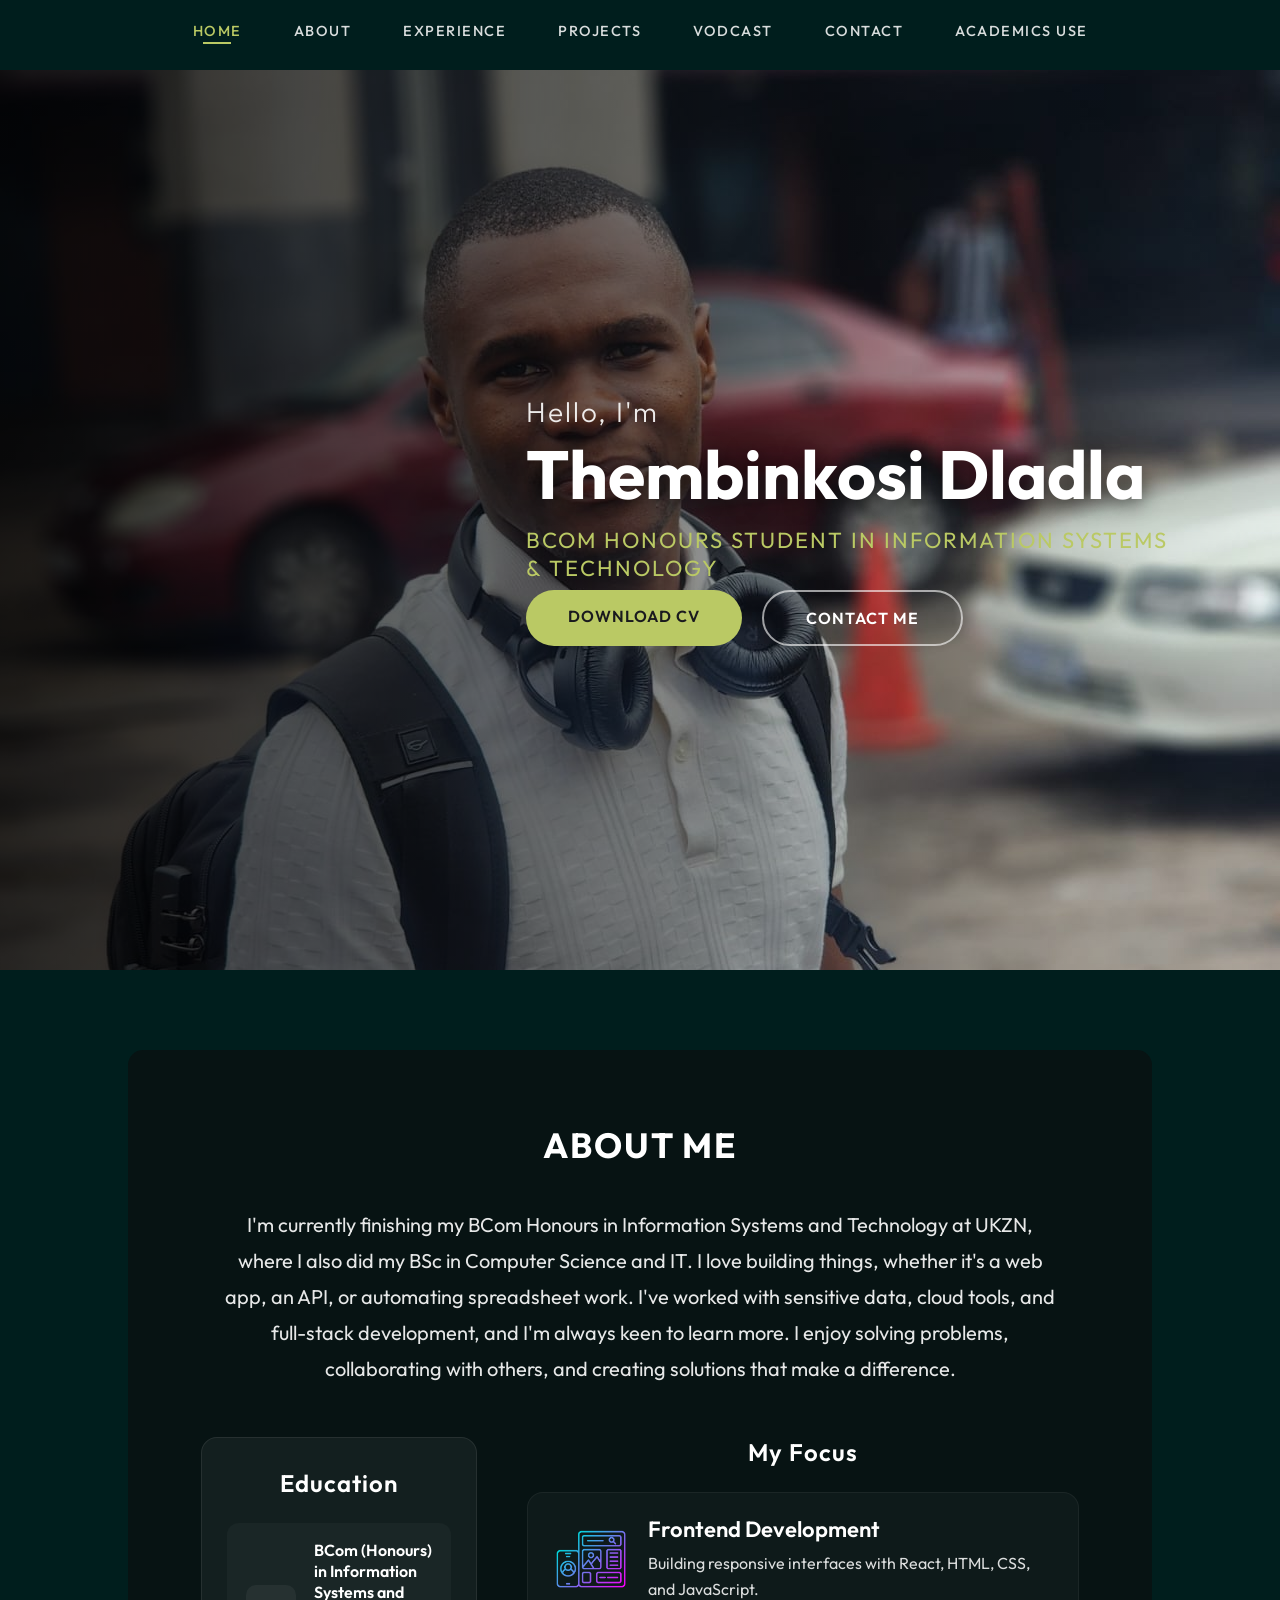
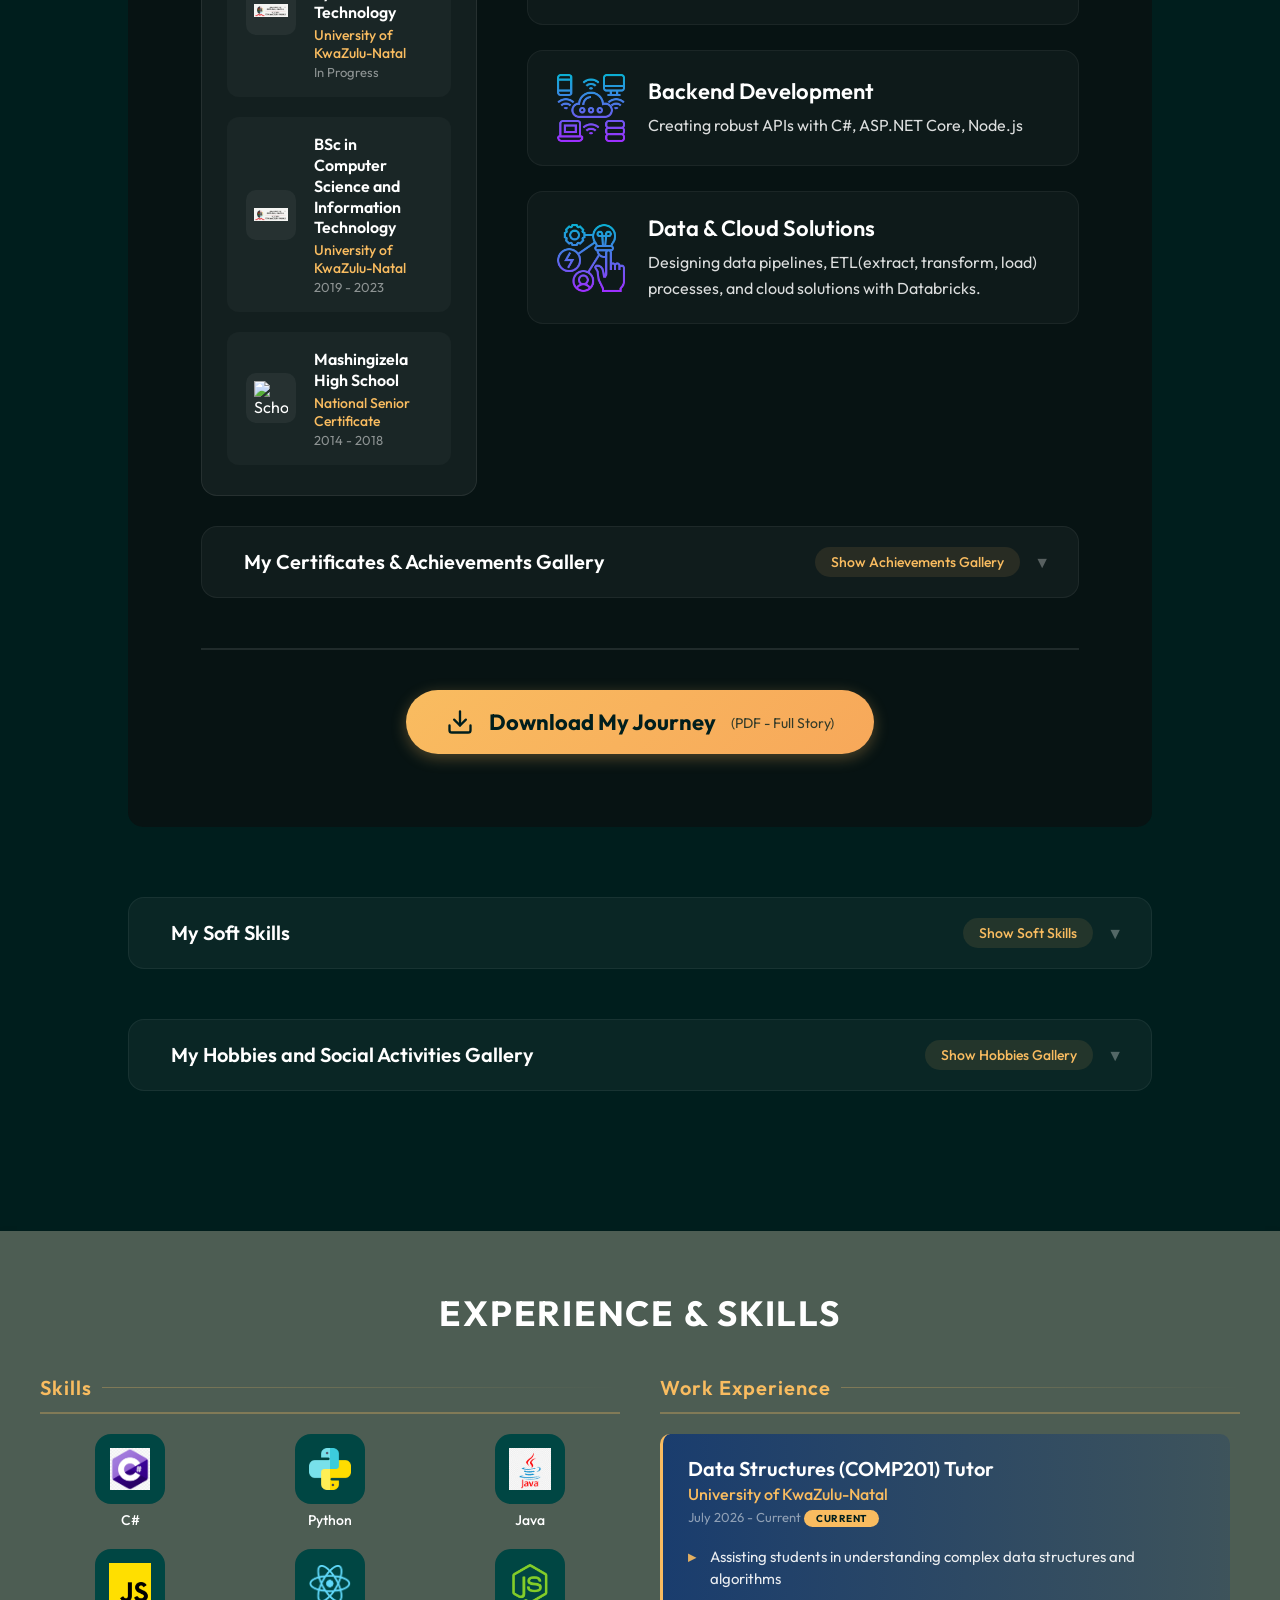
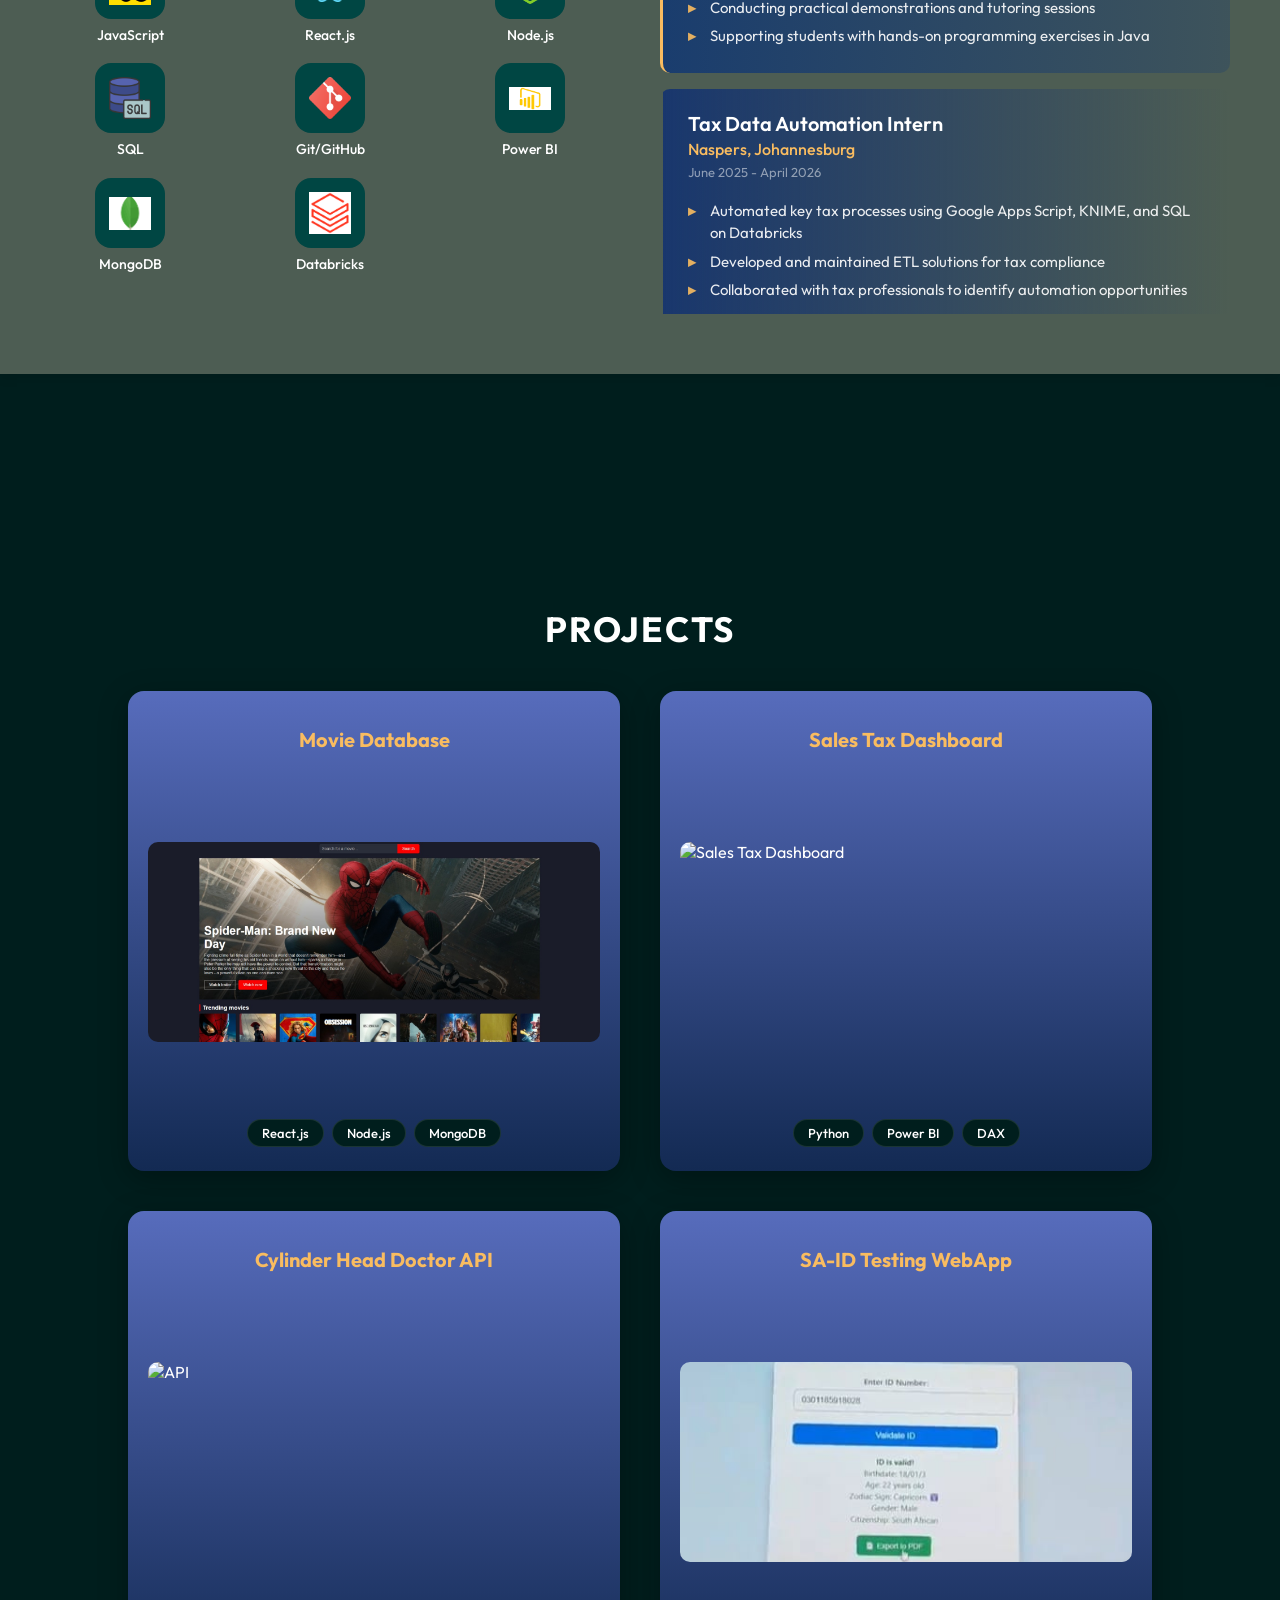
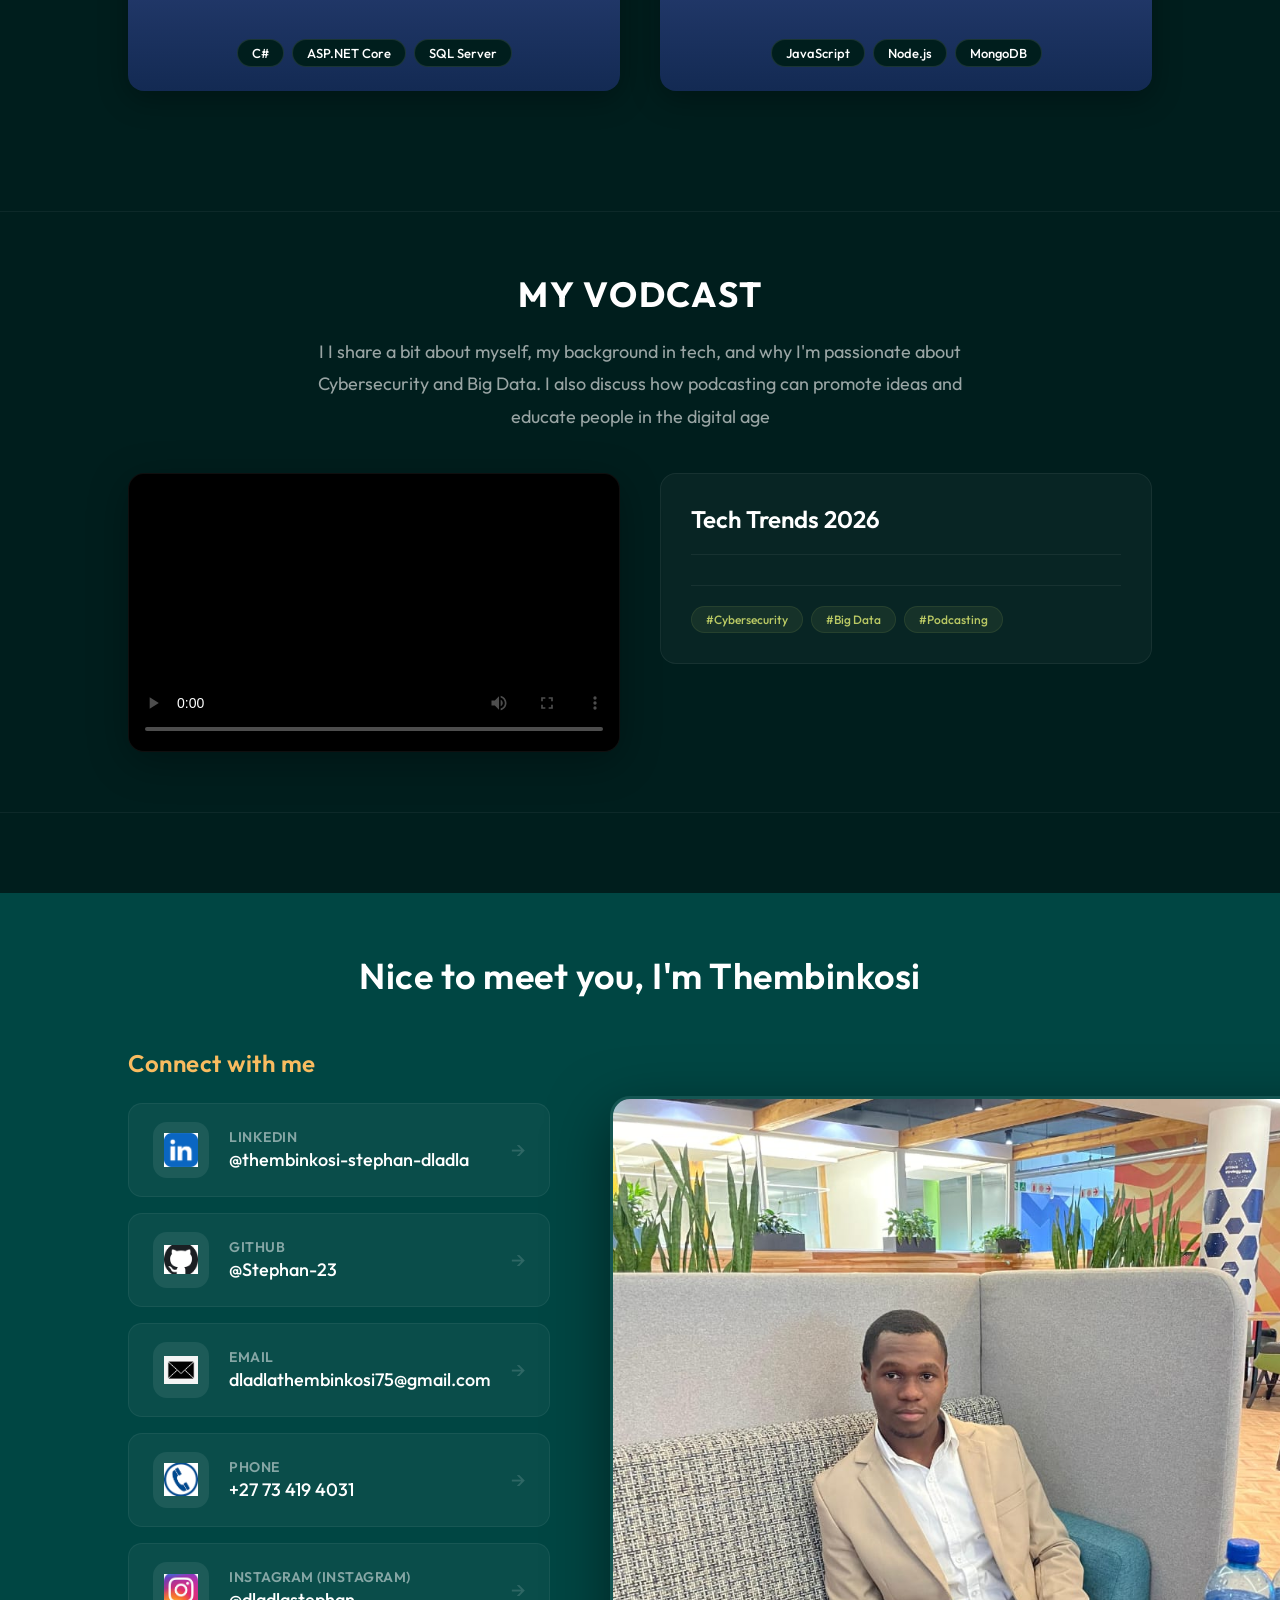
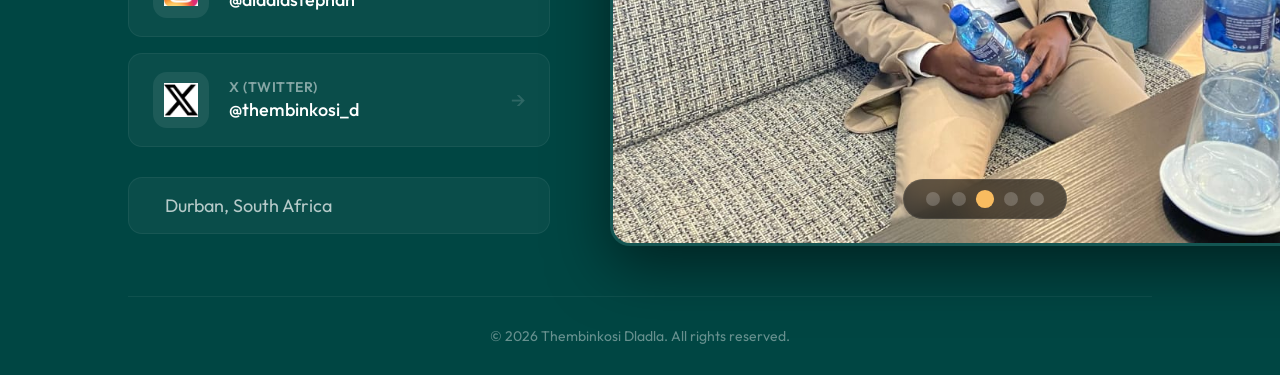
==== index.html @ 74cf8131 "update: update the vodcast page" ====
<!DOCTYPE html>
<html lang="en">
<head>
    <meta charset="UTF-8">
    <meta name="viewport" content="width=device-width, initial-scale=1.0">
    <title>Thembinkosi Dladla - Portfolio</title>
    <link rel="icon" type="image/png" href="/assets/icons/favicon.ico">
    <!-- Google Fonts -->
    <link href="https://fonts.googleapis.com/css2?family=Outfit:wght@300;400;500;600;700;800;900&family=Nunito+Sans:wght@200;300;400;700&display=swap" rel="stylesheet">
    <!-- Main CSS -->
    <link rel="stylesheet" href="css/style.css">
    <link rel="stylesheet" href="css/navbar.css">
    <link rel="stylesheet" href="css/hero.css">
    <link rel="stylesheet" href="css/about.css">
    <link rel="stylesheet" href="css/experience.css">
    <link rel="stylesheet" href="css/projects.css">
    <link rel="stylesheet" href="css/contact.css">
    <link rel="stylesheet" href="css/toggle.css">
    <link rel="stylesheet" href="css/vodcast.css">
</head>
<body>

<!-- ===== NAVBAR ===== -->
<nav class="site-navbar" id="pb-navbar">
    <div class="container">
        <!-- Mobile Menu Toggle Button -->
        <button class="navbar-toggler" id="navToggle" aria-label="Toggle navigation">
            <span class="navbar-toggler-icon" id="menuIcon"></span>
        </button>
        
        <div class="collapse navbar-collapse" id="navbarsExample09">
            <ul class="navbar-nav" id="navMenu">
                <li class="nav-item"><a class="nav-link active" href="#home">Home</a></li>
                <li class="nav-item"><a class="nav-link" href="#about">About</a></li>
                <li class="nav-item"><a class="nav-link" href="#experience">Experience</a></li>
                <li class="nav-item"><a class="nav-link" href="#projects">Projects</a></li>
                <li class="nav-item"><a class="nav-link" href="#vodcast">Vodcast</a></li>
                <li class="nav-item"><a class="nav-link" href="#contact">Contact</a></li>
                <li class="nav-item"><a class="nav-link" href="hidden_pages/login.html">Academics Use</a></li>
                
            </ul>
        </div>
    </div>
</nav>

<!-- ===== HERO SECTION ===== -->  <!-- ===== HERO SECTION ===== -->
<!-- ===== HERO SECTION ===== -->
<section class="site-hero" id="home">
    <!-- Full Background Image -->
    <div class="hero-bg"></div>
    <div class="hero-overlay"></div>
    <div class="container">
        <div class="row intro-text align-items-center justify-content-center">
            <div class="col-md-10 text-center pt-5">
                <p class="hero-greeting">Hello, I'm</p>
                <h1 class="site-heading">
                    <strong>Thembinkosi Dladla</strong>
                </h1>
                <p class="hero-role">BCom Honours Student in Information Systems & Technology</p>
                
            <div class="hero-actions mt-4">
                <a href="/assets/Thembinkosi_Dladla_Resume.pdf" download class="btn btn-primary">
                    Download CV
                </a>
                <a href="#contact" class="btn btn-secondary">
                    Contact Me
                </a>
            </div>
        </div>
    </div>
</div></section>

<!-- ===== ABOUT SECTION ===== -->
<section class="about-container" id="about">
    <h2 class="section-title">About Me</h2>
    
    <div class="about-summary">
        <p class="about-bio">
            I'm currently finishing my BCom Honours in Information Systems and Technology at UKZN, where I also did my BSc in Computer Science and IT. I love building things, whether it's a web app, an API, or automating spreadsheet work. I've worked with sensitive data, cloud tools, and full-stack development, and I'm always keen to learn more. I enjoy solving problems, collaborating with others, and creating solutions that make a difference.
    </div>

    <div class="about-grid">
        <!-- LEFT COLUMN: Education -->
        <div class="about-left">
            <h3 class="education-title"> Education</h3>
            <div class="education-list">
                <div class="education-item">
                    <div class="edu-logo">
                        <img src="assets/images/about/ukzn.jpeg" alt="UKZN Logo">
                    </div>
                    <div class="edu-info">
                        <h4>BCom (Honours) in Information Systems and Technology</h4>
                        <p class="edu-institution">University of KwaZulu-Natal</p>
                        <p class="edu-date">In Progress</p>
                    </div>
                </div>
                <div class="education-item">
                    <div class="edu-logo">
                        <img src="assets/images/about/ukzn.jpeg" alt="UKZN Logo">
                    </div>
                    <div class="edu-info">
                        <h4>BSc in Computer Science and Information Technology</h4>
                        <p class="edu-institution">University of KwaZulu-Natal</p>
                        <p class="edu-date">2019 - 2023</p>
                    </div>
                </div>
                <div class="education-item">
                    <div class="edu-logo">
                        <img src="assets/images/about/school-logo.png" alt="School Logo">
                    </div>
                    <div class="edu-info">
                        <h4>Mashingizela High School</h4>
                        <p class="edu-institution">National Senior Certificate</p>
                        <p class="edu-date">2014 - 2018</p>
                    </div>
                </div>
            </div>
        </div>

        <!-- RIGHT COLUMN: Skills Cards -->
        <div class="about-right">
            <ul class="about-items">
                <h3 class="Focus-title">My Focus</h3>
                <li class="about-item">
                    <img src="assets/images/about/front.png" alt="Frontend" class="about-icon">
                    <div class="about-text">
                        <h3>Frontend Development</h3>
                        <p>Building responsive interfaces with React, HTML, CSS, and JavaScript.</p>
                    </div>
                </li>
                <li class="about-item">
                    <img src="assets/images/about/back.png" alt="Backend" class="about-icon">
                    <div class="about-text">
                        <h3>Backend Development</h3>
                        <p>Creating robust APIs with C#, ASP.NET Core, Node.js</p>
                    </div>
                </li>
                <li class="about-item">
                    <img src="assets/images/about/other.png" alt="Other" class="about-icon">
                    <div class="about-text">
                        <h3>Data & Cloud Solutions</h3>
                        <p>Designing data pipelines, ETL(extract, transform, load) processes, and cloud solutions with Databricks.</p>
                    </div>
                </li>
            </ul>
        </div>
    </div>
    
        <!-- CERTIFICATES SECTION -->
    <div class="toggle-card">
        <div class="toggle-card-header" onclick="toggleSection('certificatesContent', this)">
            <div class="toggle-card-left">
                <span class="toggle-icon"></span>
                <h3>My Certificates & Achievements Gallery</h3>
            </div>
            <div class="toggle-card-right">
                <span class="toggle-status">Show Achievements Gallery</span>
                <span class="toggle-arrow">▼</span>
            </div>
        </div>
        <div class="toggle-card-content" id="certificatesContent">
            <div class="gallery-grid">
                <div class="gallery-item">
                    <img src="assets/images/certificates/cert-1.jpeg" alt="Certificate 1">
                    <div class="gallery-caption"> Google Cybersecurity</div>
                </div>
                <div class="gallery-item">
                    <img src="assets/images/certificates/cert-2.jpeg" alt="Certificate 2">
                    <div class="gallery-caption">Python for Data Science</div>
                </div>
                <div class="gallery-item">
                    <img src="assets/images/certificates/cert-3.jpeg" alt="Certificate 3">
                    <div class="gallery-caption"> Artificial Intelligence</div>
                </div>
                <div class="gallery-item">
                    <img src="assets/images/certificates/cert-4.jpeg" alt="Certificate 4">
                    <div class="gallery-caption"> Software Engineering</div>
                </div>
                <div class="gallery-item">
                    <img src="assets/images/certificates/cert-5.jpeg" alt="Certificate 5">
                    <div class="gallery-caption"> Cloud Computing</div>
                </div>
                <div class="gallery-item">
                    <img src="assets/images/certificates/cert-6.jpeg" alt="Certificate 6">
                    <div class="gallery-caption">WeThinkCode_ GenAI Course for Software Engineers</div>
                </div>
                <div class="gallery-item">
                    <img src="assets/images/certificates/cert-8.jpeg" alt="Certificate 7">
                    <div class="gallery-caption">Basics for Beginners: Learn C# Fundamentals by Coding</div>
                </div>
                <div class="gallery-item">
                    <img src="assets/images/certificates/cert-7.jpeg" alt="Certificate 8">
                    <div class="gallery-caption">C# Intermediate: Classes, Interfaces and OOP</div>
                </div>
                <div class="gallery-item">
                    <img src="assets/images/certificates/cert-9.jpeg" alt="Certificate 9">
                    <div class="gallery-caption">Networks and Network Security</div>
                </div>
                <div class="gallery-item">
                    <img src="assets/images/certificates/cert-10.jpeg" alt="Certificate 10">
                    <div class="gallery-caption">GIT and GITHUB</div>
                </div>

            </div>
        </div>
    </div>



    <div class="about-download">
        <a href="/assets/Thembinkosi_Dladla_Journey.pdf" download="Thembinkosi_Dladla_Journey.pdf" class="btn-journey">
            <svg class="btn-icon" xmlns="http://www.w3.org/2000/svg" viewBox="0 0 24 24" fill="none" stroke="currentColor" stroke-width="2" stroke-linecap="round" stroke-linejoin="round">
                <path d="M21 15v4a2 2 0 0 1-2 2H5a2 2 0 0 1-2-2v-4"/>
                <polyline points="7 10 12 15 17 10"/>
                <line x1="12" y1="15" x2="12" y2="3"/>
            </svg>
            Download My Journey
            <span class="btn-subtext">(PDF - Full Story)</span>
        </a>
    </div>
</section>


<!-- ===== HOBBIES SECTION ===== -->
<!-- ===== TOGGLE SECTIONS ===== -->
<section class="toggle-sections-wrapper" id="extras">
    
    <!-- Soft Skills -->
    <div class="toggle-card">
        <div class="toggle-card-header" onclick="toggleSection('softSkillsContent', this)">
            <div class="toggle-card-left">
                <span class="toggle-icon"></span>
                <h3>My Soft Skills</h3>
            </div>
            <div class="toggle-card-right">
                <span class="toggle-status">Show Soft Skills</span>
                <span class="toggle-arrow">▼</span>
            </div>
        </div>
        <div class="toggle-card-content" id="softSkillsContent">
            <div class="soft-skills-grid">
                <!-- Adaptability -->
                <div class="soft-skill-card">
                    <div class="soft-skill-icon"></div>
                    <h4>Adaptability</h4>
                    <blockquote>
                        "I love how fast things move in software development, there's always something new to learn. I'm comfortable picking up new tools and frameworks as I go, and I don't mind when things change mid-project. I just roll with it and figure things out."
                    </blockquote>
                    <div class="soft-skill-author">— Thembinkosi Dladla</div>
                </div>

                <!-- Problem Solving -->
                <div class="soft-skill-card">
                    <div class="soft-skill-icon"></div>
                    <h4>Problem Solving</h4>
                    <blockquote>
                        "I actually enjoy hard problems they make me think. When something breaks or isn't working right, I take a step back, figure out what's really going on, and try a few different approaches until I find one that works. This has saved me more than once when deadlines were tight."
                    </blockquote>
                    <div class="soft-skill-author">— Thembinkosi Dladla</div>
                </div>

                <!-- Teamwork -->
                <div class="soft-skill-card">
                    <div class="soft-skill-icon"></div>
                    <h4>Teamwork</h4>
                    <blockquote>
                        "I work best when I'm part of a team. I like hearing other people's ideas, and I'm not shy about sharing mine either. I've always found that being open and supportive makes the whole team better, and I've built some great working relationships over the years."
                    </blockquote>
                    <div class="soft-skill-author">— Thembinkosi Dladla</div>
                </div>

                <!-- Communication -->
                <div class="soft-skill-card">
                    <div class="soft-skill-icon"></div>
                    <h4>Communication</h4>
                    <blockquote>
                        "I make sure we're all on the same page. It saves so much time and avoids a lot of headaches. I try to explain things clearly, and I always ask questions if I'm not sure about something. I think good communication is key to any successful project."
                    </blockquote>
                    <div class="soft-skill-author">— Thembinkosi Dladla</div>
                </div>
            </div>
        </div>
    </div>

    <!-- Hobbies Gallery -->
    <div class="toggle-card">
        <div class="toggle-card-header" onclick="toggleSection('hobbiesContent', this)">
            <div class="toggle-card-left">
                <span class="toggle-icon"></span>
                <h3>My Hobbies and Social Activities Gallery</h3>
            </div>
            <div class="toggle-card-right">
                <span class="toggle-status">Show Hobbies Gallery</span>
                <span class="toggle-arrow">▼</span>
            </div>
        </div>
        <div class="toggle-card-content" id="hobbiesContent">
            <div class="gallery-grid">
                <div class="gallery-item">
                    <img src="assets/images/hobbies/running.jpeg" alt="Running">
                    <div class="gallery-caption"> Running</div>
                </div>
                <div class="gallery-item">
                    <img src="assets/images/hobbies/music.jpeg" alt="Music">
                    <div class="gallery-caption"> Music</div>
                </div>
                <div class="gallery-item">
                    <img src="assets/images/hobbies/reading.jpeg" alt="Reading">
                    <div class="gallery-caption">Reading</div>
                </div>
                <div class="gallery-item">
                    <img src="assets/images/hobbies/tech.jpeg" alt="Tech Events">
                    <div class="gallery-caption">Tech Events</div>
                </div>
                <div class="gallery-item">
                    <img src="assets/images/hobbies/travel.jpeg" alt="Travel">
                    <div class="gallery-caption">Hiking</div>
                </div>
                <div class="gallery-item">
                    <img src="assets/images/hobbies/fitness.jpeg" alt="Fitness">
                    <div class="gallery-caption">Fitness</div>
                </div>
            </div>
        </div>
    </div>


</section>


<!-- ===== EXPERIENCE & SKILLS SECTION ===== -->
<section class="experience-container" id="experience">
    <div class="experience-box">
        <h2 class="section-title">Experience & Skills</h2>
        <div class="experience-content">
            
            <div class="skills-column">
                <h3 class="column-label"> Skills</h3>
                <div class="skills-grid">
                    <div class="skill-item">
                        <div class="skill-icon"><img src="assets/images/skills/csharp.png" alt="C#"></div>
                        <p>C#</p>
                    </div>
                    <div class="skill-item">
                        <div class="skill-icon"><img src="assets/images/skills/python.png" alt="Python"></div>
                        <p>Python</p>
                    </div>
                    <div class="skill-item">
                        <div class="skill-icon"><img src="assets/images/skills/java.png" alt="Java"></div>
                        <p>Java</p>
                    </div>
                    <div class="skill-item">
                        <div class="skill-icon"><img src="assets/images/skills/js.png" alt="JavaScript"></div>
                        <p>JavaScript</p>
                    </div>
                    <div class="skill-item">
                        <div class="skill-icon"><img src="assets/images/skills/react.png" alt="React"></div>
                        <p>React.js</p>
                    </div>
                    <div class="skill-item">
                        <div class="skill-icon"><img src="assets/images/skills/node.png" alt="Node.js"></div>
                        <p>Node.js</p>
                    </div>
                    <div class="skill-item">
                        <div class="skill-icon"><img src="assets/images/skills/sql.png" alt="SQL"></div>
                        <p>SQL</p>
                    </div>
                    <div class="skill-item">
                        <div class="skill-icon"><img src="assets/images/skills/git.png" alt="Git"></div>
                        <p>Git/GitHub</p>
                    </div>
                    <div class="skill-item">
                        <div class="skill-icon"><img src="assets/images/skills/powerbi.png" alt="Power BI"></div>
                        <p>Power BI</p>
                    </div>
                    <div class="skill-item">
                        <div class="skill-icon"><img src="assets/images/skills/mongodb.png" alt="MongoDB"></div>
                        <p>MongoDB</p>
                    </div>
                    <div class="skill-item">
                        <div class="skill-icon"><img src="assets/images/skills/databricks.png" alt="Databricks"></div>
                        <p>Databricks</p>
                    </div>
                </div>
            </div>

            <div class="experience-column">
                <h3 class="column-label"> Work Experience</h3>
                <div class="experience-timeline">
                    <div class="experience-item current">
                        <div class="experience-header">
                            <h3>Data Structures (COMP201) Tutor</h3>
                            <span class="company">University of KwaZulu-Natal</span>
                            <span class="date">July 2026 - Current</span>
                            <span class="badge">Current</span>
                        </div>
                        <ul class="experience-details">
                            <li>Assisting students in understanding complex data structures and algorithms</li>
                            <li>Conducting practical demonstrations and tutoring sessions</li>
                            <li>Supporting students with hands-on programming exercises in Java</li>
                        </ul>
                    </div>

                    <div class="experience-item">
                        <div class="experience-header">
                            <h3>Tax Data Automation Intern</h3>
                            <span class="company">Naspers, Johannesburg</span>
                            <span class="date">June 2025 - April 2026</span>
                        </div>
                        <ul class="experience-details">
                            <li>Automated key tax processes using Google Apps Script, KNIME, and SQL on Databricks</li>
                            <li>Developed and maintained ETL solutions for tax compliance</li>
                            <li>Collaborated with tax professionals to identify automation opportunities</li>
                        </ul>
                    </div>

                    <div class="experience-item">
                        <div class="experience-header">
                            <h3>Data Structures (COMP201) Tutor</h3>
                            <span class="company">University of KwaZulu-Natal</span>
                            <span class="date">Aug 2023 - Nov 2023</span>
                        </div>
                        <ul class="experience-details">
                            <li>Helped second-level students master Data Structures concepts</li>
                            <li>Demonstrated programming techniques and problem-solving strategies</li>
                            <li>Provided one-on-one support and guided practical sessions</li>
                        </ul>
                    </div>
                </div>
            </div>

        </div>
    </div>
</section>

<!-- ===== PROJECTS SECTION ===== -->
<section class="projects-container" id="projects">
    <h2 class="section-title">Projects</h2>
    <div class="projects-grid">
        
        <div class="project-card">
            <div class="project-card-inner">
                <div class="project-front">
                    <h3 class="project-title">Movie Database</h3>
                    <img src="assets/images/projects/movie-project.jpeg" alt="Movie Database" class="project-image">
                    <div class="project-skills">
                        <span class="project-skill">React.js</span>
                        <span class="project-skill">Node.js</span>
                        <span class="project-skill">MongoDB</span>
                    </div>
                </div>
                <div class="project-back">
                    <h3 class="project-title">Movie Database</h3>
                    <p class="project-description">Full-stack app with external API integration.</p>
                    <div class="project-links">
                        <a href="https://movie-database-liart.vercel.app/" class="project-link" target="_blank">Demo</a>
                        <a href="https://github.com/Stephan-23/movie-database" class="project-link" target="_blank">Source</a>
                    </div>
                </div>
            </div>
        </div>

        <div class="project-card">
            <div class="project-card-inner">
                <div class="project-front">
                    <h3 class="project-title">Sales Tax Dashboard</h3>
                    <img src="assets/images/projects/sales-tax-project.png" alt="Sales Tax Dashboard" class="project-image">
                    <div class="project-skills">
                        <span class="project-skill">Python</span>
                        <span class="project-skill">Power BI</span>
                        <span class="project-skill">DAX</span>
                    </div>
                </div>
                <div class="project-back">
                    <h3 class="project-title">Sales Tax Dashboard</h3>
                    <p class="project-description">Interactive dashboard for sales tax analysis.</p>
                    <div class="project-links">
                        <a href="#" class="project-link" target="_blank">Demo</a>
                        <a href="#" class="project-link" target="_blank">Source</a>
                    </div>
                </div>
            </div>
        </div>

        <div class="project-card">
            <div class="project-card-inner">
                <div class="project-front">
                    <h3 class="project-title">Cylinder Head Doctor API</h3>
                    <img src="assets/images/projects/api-project.png" alt="API" class="project-image">
                    <div class="project-skills">
                        <span class="project-skill">C#</span>
                        <span class="project-skill">ASP.NET Core</span>
                        <span class="project-skill">SQL Server</span>
                    </div>
                </div>
                <div class="project-back">
                    <h3 class="project-title">Cylinder Head Doctor API</h3>
                    <p class="project-description">Web API for managing customer data and payments.</p>
                    <div class="project-links">
                        <a href="https://vt.tiktok.com/ZS42HteoU/" class="project-link" target="_blank">Demo</a>
                        <a href="https://github.com/Stephan-23/CylinderHeadDoctorAPI" class="project-link" target="_blank">Source</a>
                    </div>
                </div>
            </div>
        </div>

        <div class="project-card">
            <div class="project-card-inner">
                <div class="project-front">
                    <h3 class="project-title">SA-ID Testing WebApp</h3>
                    <img src="assets/images/projects/sa-id-project.jpeg" alt="SA-ID" class="project-image">
                    <div class="project-skills">
                        <span class="project-skill">JavaScript</span>
                        <span class="project-skill">Node.js</span>
                        <span class="project-skill">MongoDB</span>
                    </div>
                </div>
                <div class="project-back">
                    <h3 class="project-title">SA-ID Testing WebApp</h3>
                    <p class="project-description">98% accurate South African ID validation tool.</p>
                    <div class="project-links">
                        <a href="https://sa-id-testing-webapp.onrender.com/" class="project-link" target="_blank">Demo</a>
                        <a href="https://github.com/Stephan-23/SA_ID_TESTING_WEBAPP" class="project-link" target="_blank">Source</a>
                    </div>
                </div>
            </div>
        </div>

    </div>
</section>

<!-- ===== VODCAST SECTION (Public) ===== -->
<section class="vodcast-section" id="vodcast">
    <div class="vodcast-container">
        <h2 class="section-title">My Vodcast</h2>
        <p class="vodcast-intro">
            I   I share a bit about myself, my background in tech, and why I'm passionate about 
                    Cybersecurity and Big Data. I also discuss how podcasting can promote ideas and 
                    educate people in the digital age
        </p>
        
        <div class="vodcast-grid">
            <!-- Video Player -->
            <div class="vodcast-video-wrapper">
                <video controls preload="metadata" poster="assets/images/vodcast-thumbnail.jpg">
                    <source src="assets/videos/vodcast.mp4" type="video/mp4">
                    Your browser does not support the video tag.
                </video>
            </div>
            
            <!-- Video Info -->
            <div class="vodcast-info">
                <h3>Tech Trends 2026</h3>
                <p class="vodcast-desc">
                
                </p>
                <div class="vodcast-meta">
                    <span> </span>
                    <span> </span>
                    <span> </span>
                </div>
                <div class="vodcast-tags">
                    <span class="tag">#Cybersecurity</span>
                    <span class="tag">#Big Data</span>
                    <span class="tag">#Podcasting</span>
                </div>
            </div>
        </div>
    </div>
</section>

<!-- ===== CONTACT SECTION ===== -->
<section class="contact-container" id="contact">
    <div class="contact-wrapper">
        
        <!-- Greeting at Top -->
        <div class="contact-greeting-wrapper">
            <p class="contact-greeting">Nice to meet you, I'm Thembinkosi</p>
        </div>
        
        <!-- Two Column Grid -->
        <div class="contact-grid">
            
            <!-- Left Column - Social Links -->
            <div class="contact-socials">
                <h3 class="contact-social-title"> Connect with me</h3>
                
                <div class="social-links-list">
                    <!-- LinkedIn -->
                    <a href="https://www.linkedin.com/in/thembinkosi-stephan-dladla/" target="_blank" rel="noopener noreferrer" class="social-link-item">
                        <div class="social-link-icon">
                            <img src="assets/images/contact/linkedin-icon.png" alt="LinkedIn">
                        </div>
                        <div class="social-link-info">
                            <span class="social-link-label">LinkedIn</span>
                            <span class="social-link-handle">@thembinkosi-stephan-dladla</span>
                        </div>
                        <span class="social-link-arrow">→</span>
                    </a>
                    
                    <!-- GitHub -->
                    <a href="https://github.com/Stephan-23" target="_blank" rel="noopener noreferrer" class="social-link-item">
                        <div class="social-link-icon">
                            <img src="assets/images/contact/github-icon.png" alt="GitHub">
                        </div>
                        <div class="social-link-info">
                            <span class="social-link-label">GitHub</span>
                            <span class="social-link-handle">@Stephan-23</span>
                        </div>
                        <span class="social-link-arrow">→</span>
                    </a>
 
                    <!-- Email -->
                    <a href="mailto:dladlathembinkosi75@gmail.com" class="social-link-item">
                        <div class="social-link-icon">
                            <img src="assets/images/contact/email.png" alt="Email">
                        </div>
                        <div class="social-link-info">
                            <span class="social-link-label">Email</span>
                            <span class="social-link-handle">dladlathembinkosi75@gmail.com</span>
                        </div>
                        <span class="social-link-arrow">→</span>
                    </a>
                    
                    <!-- Phone -->
                    <a href="#" onclick="copyToClipboard('+27 73 419 4031', 'Phone')" class="social-link-item">
                        <div class="social-link-icon">
                            <img src="assets/images/contact/phone.png" alt="Phone">
                        </div>
                        <div class="social-link-info">
                            <span class="social-link-label">Phone</span>
                            <span class="social-link-handle">+27 73 419 4031</span>
                        </div>
                        <span class="social-link-arrow">→</span>
                    </a>
                                        <!-- X (Twitter) -->
                    <a href="https://www.instagram.com/dladlastephan?igsh=MW5oZmE2cWdyMWc1cg==" class="social-link-item">
                        <div class="social-link-icon">
                            <img src="assets/images/contact/instagram-icon.jpg" alt="Instagram (Instagram)">
                        </div>
                        <div class="social-link-info">
                            <span class="social-link-label">Instagram (Instagram)</span>
                            <span class="social-link-handle">@dladlastephan</span>
                        </div>
                        <span class="social-link-arrow">→</span>
                    </a>
                                        <!-- X (Twitter) -->
                    <a href="#" class="social-link-item">
                        <div class="social-link-icon">
                            <img src="assets/images/contact/x-icon.png" alt="X (Twitter)">
                        </div>
                        <div class="social-link-info">
                            <span class="social-link-label">X (Twitter)</span>
                            <span class="social-link-handle">@thembinkosi_d</span>
                        </div>
                        <span class="social-link-arrow">→</span>
                    </a>
                </div>
                
                <!-- Location -->
                <div class="contact-location-block">
                    <span></span>
                    <span>Durban, South Africa</span>
                </div>
            </div>
            
            <!-- Right Column - Profile Photos (Rotating) -->
            <div class="contact-photos">
                <div class="photo-stack" id="photoStack">
                    <img src="assets/images/contact/profile-1.jpeg" alt="Thembinkosi Dladla 1" class="photo active" data-index="0">
                    <img src="assets/images/contact/profile-2.png" alt="Thembinkosi Dladla 2" class="photo" data-index="1">
                    <img src="assets/images/contact/profile-3.jpeg" alt="Thembinkosi Dladla 3" class="photo" data-index="2">
                    <img src="assets/images/contact/profile-4.jpeg" alt="Thembinkosi Dladla 4" class="photo" data-index="3">
                    <img src="assets/images/contact/profile-5.jpeg" alt="Thembinkosi Dladla 5" class="photo" data-index="4">
                    <img src="assets/images/contact/profile-6.jpeg" alt="Thembinkosi Dladla 6" class="photo" data-index="5">
                    <img src="assets/images/contact/profile-7.jpeg" alt="Thembinkosi Dladla 7" class="photo" data-index="6">
                    
                    <!-- Navigation Arrows -->
                    <button class="photo-nav photo-nav-prev" id="prevPhoto" aria-label="Previous photo">
                        <svg viewBox="0 0 24 24" fill="none" stroke="currentColor" stroke-width="2.5" stroke-linecap="round" stroke-linejoin="round">
                            <polyline points="15 18 9 12 15 6"/>
                        </svg>
                    </button>
                    <button class="photo-nav photo-nav-next" id="nextPhoto" aria-label="Next photo">
                        <svg viewBox="0 0 24 24" fill="none" stroke="currentColor" stroke-width="2.5" stroke-linecap="round" stroke-linejoin="round">
                            <polyline points="9 18 15 12 9 6"/>
                        </svg>
                    </button>
                    
                    <!-- Photo Indicators -->
                    <div class="photo-indicators">
                        <span class="dot active" data-index="0"></span>
                        <span class="dot" data-index="1"></span>
                        <span class="dot" data-index="2"></span>
                        <span class="dot" data-index="3"></span>
                        <span class="dot" data-index="4"></span>
                    </div>
                </div>
            </div>
            
        </div>
        
    </div>
    
    <!-- Footer Bottom -->
    <div class="footer-bottom">
        <p>&copy; 2026 Thembinkosi Dladla. All rights reserved.</p>
    </div>
</section>

<!-- Contact Modal -->
<div class="modal-overlay" id="contactModal">
    <div class="modal-content">
        <button class="modal-close" id="modalClose">&times;</button>
        <h2>Contact Me</h2>
        <form id="contactForm">
            <input type="text" name="name" placeholder="Your Name" required>
            <input type="email" name="email" placeholder="Your Email" required>
            <textarea name="message" rows="4" placeholder="Your Message" required></textarea>
            <div class="modal-buttons">
                <button type="button" class="btn-back" id="modalBack">Back</button>
                <button type="submit" class="btn-send">Send</button>
            </div>
        </form>
    </div>
</div>

<script src="js/script.js"></script></body>
</html>
---- css/style.css ----
/* ===== CSS Variables ===== */
:root {
    /* Colors */
    --color-text: #ffffff;
    --color-primary: #abd1c6;
    --color-secondary: #004643;
    --color-dark: #001e1d;
    --color-bg: #001e1d;
    --color-bt: #f9bc60;
    --color-navtext: #001e1d;
    --color-exp: #4d5d53;
    --color-white: #f0fff0;
    
    /* Fonts */
    --font-outfit: 'Outfit', Arial, Helvetica, sans-serif;
}

/* ===== Reset & Base ===== */
* {
    box-sizing: border-box;
    margin: 0;
    padding: 0;
}

html {
    scroll-behavior: smooth;
}

body {
    font-family: var(--font-outfit);
    background-color: var(--color-bg);
    color: var(--color-text);
    padding-top: 70px;
    overflow-x: hidden;
}

/* ===== Scroll Margin for Sections ===== */
section {
    scroll-margin-top: 80px;
}

/* ===== Utility Classes ===== */
.container {
    max-width: 1200px;
    margin: 0 auto;
    padding: 0 20px;
}

/* ===== Animations ===== */
@keyframes fadeIn {
    from {
        opacity: 0;
        transform: translateY(20px);
    }
    to {
        opacity: 1;
        transform: translateY(0);
    }
}

@keyframes slideInRight {
    from {
        transform: translateX(100%);
        opacity: 0;
    }
    to {
        transform: translateX(0);
        opacity: 1;
    }
}

.appear {
    animation: fadeIn 1.5s ease-out forwards;
}

/* ===== Modal ===== */
.modal-overlay {
    position: fixed;
    inset: 0;
    display: none;
    align-items: center;
    justify-content: center;
    background: rgba(0, 0, 0, 0.6);
    z-index: 2000;
    padding: 20px;
}

.modal-overlay.open {
    display: flex;
}

.modal-content {
    background: var(--color-dark);
    padding: 30px;
    border-radius: 12px;
    width: 100%;
    max-width: 450px;
    position: relative;
    animation: fadeIn 0.3s ease-out;
}

.modal-close {
    position: absolute;
    top: 10px;
    right: 15px;
    background: none;
    border: none;
    color: var(--color-text);
    font-size: 28px;
    cursor: pointer;
    transition: color 0.3s;
}

.modal-close:hover {
    color: var(--color-bt);
}

.modal-content h2 {
    color: var(--color-text);
    text-align: center;
    margin-bottom: 20px;
    font-size: 28px;
}

.modal-content form {
    display: flex;
    flex-direction: column;
    gap: 15px;
}

.modal-content input,
.modal-content textarea {
    width: 100%;
    background: var(--color-secondary);
    border: 1px solid var(--color-primary);
    border-radius: 6px;
    padding: 12px;
    color: var(--color-text);
    font-size: 16px;
    font-family: var(--font-outfit);
}

.modal-content input::placeholder,
.modal-content textarea::placeholder {
    color: rgba(255, 255, 255, 0.5);
}

.modal-content textarea {
    resize: vertical;
    min-height: 100px;
}

.modal-buttons {
    display: flex;
    gap: 15px;
    margin-top: 10px;
}

.modal-buttons button {
    flex: 1;
    padding: 12px;
    border: none;
    border-radius: 6px;
    font-size: 18px;
    font-weight: 600;
    cursor: pointer;
    transition: transform 0.3s;
}

.modal-buttons button:hover {
    transform: translateY(-2px);
}

.btn-back {
    background: var(--color-exp);
    color: var(--color-text);
}

.btn-send {
    background: var(--color-bt);
    color: var(--color-navtext);
}

.btn-send:disabled {
    opacity: 0.7;
    cursor: not-allowed;
}

/* ===== Scrollbar Styles ===== */
::-webkit-scrollbar {
    width: 8px;
}

::-webkit-scrollbar-track {
    background: var(--color-bg);
}

::-webkit-scrollbar-thumb {
    background: var(--color-primary);
    border-radius: 4px;
}

::-webkit-scrollbar-thumb:hover {
    background: var(--color-bt);
}





/* ===== Toggle Sections ===== */
.toggle-section {
    padding: 60px 10%;
    background: var(--color-bg);
}

.toggle-section:nth-child(even) {
    background: var(--color-secondary);
}

.toggle-header {
    display: flex;
    justify-content: space-between;
    align-items: center;
    flex-wrap: wrap;
    gap: 20px;
    margin-bottom: 30px;
}

.toggle-header .section-title {
    margin-bottom: 0;
    font-size: 32px;
}

.toggle-btn {
    display: flex;
    align-items: center;
    gap: 12px;
    padding: 14px 30px;
    background: var(--color-bt);
    color: var(--color-dark);
    border: none;
    border-radius: 50px;
    font-size: 16px;
    font-weight: 600;
    cursor: pointer;
    transition: all 0.3s ease;
    box-shadow: 0 4px 15px rgba(249, 188, 96, 0.3);
}

.toggle-btn:hover {
    transform: translateY(-3px);
    box-shadow: 0 8px 25px rgba(249, 188, 96, 0.5);
}

.toggle-btn .btn-icon {
    transition: transform 0.3s ease;
    font-size: 14px;
}

.toggle-btn.active .btn-icon {
    transform: rotate(180deg);
}

.toggle-content {
    max-height: 0;
    overflow: hidden;
    transition: max-height 0.6s cubic-bezier(0.4, 0, 0.2, 1), opacity 0.4s ease;
    opacity: 0;
}

.toggle-content.open {
    max-height: 5000px;
    opacity: 1;
}

/* ===== Soft Skills Grid ===== */
.soft-skills-grid {
    display: grid;
    grid-template-columns: repeat(2, 1fr);
    gap: 30px;
    padding: 20px 0;
}

.soft-skill-card {
    background: rgba(255, 255, 255, 0.05);
    border-radius: 16px;
    padding: 30px;
    border: 1px solid rgba(255, 255, 255, 0.08);
    transition: all 0.3s ease;
}

.soft-skill-card:hover {
    transform: translateY(-5px);
    border-color: var(--color-bt);
    box-shadow: 0 10px 40px rgba(0, 0, 0, 0.2);
}

.soft-skill-icon {
    font-size: 40px;
    margin-bottom: 15px;
}

.soft-skill-card h3 {
    font-size: 24px;
    color: var(--color-bt);
    margin-bottom: 15px;
}

.soft-skill-card blockquote {
    font-size: 16px;
    line-height: 1.8;
    color: rgba(255, 255, 255, 0.8);
    font-style: italic;
    margin: 0;
    padding: 0;
    quotes: none;
}

.soft-skill-card blockquote::before {
    content: '"';
    color: var(--color-bt);
    font-size: 24px;
}

.soft-skill-card blockquote::after {
    content: '"';
    color: var(--color-bt);
    font-size: 24px;
}

.soft-skill-author {
    margin-top: 15px;
    color: rgba(255, 255, 255, 0.5);
    font-size: 14px;
    text-align: right;
}

/* ===== Gallery Grid ===== */
.gallery-grid {
    display: grid;
    grid-template-columns: repeat(3, 1fr);
    gap: 25px;
    padding: 20px 0;
}

.gallery-item {
    position: relative;
    border-radius: 14px;
    overflow: hidden;
    aspect-ratio: 4/3;
    background: rgba(255, 255, 255, 0.05);
    border: 1px solid rgba(255, 255, 255, 0.08);
    transition: all 0.4s ease;
    cursor: pointer;
}

.gallery-item:hover {
    transform: scale(1.03);
    border-color: var(--color-bt);
    box-shadow: 0 10px 40px rgba(0, 0, 0, 0.3);
}

.gallery-item img {
    width: 100%;
    height: 100%;
    object-fit: cover;
    transition: transform 0.4s ease;
}

.gallery-item:hover img {
    transform: scale(1.05);
}

.gallery-caption {
    position: absolute;
    bottom: 0;
    left: 0;
    right: 0;
    padding: 15px 20px;
    background: linear-gradient(transparent, rgba(0, 0, 0, 0.8));
    color: #fff;
    font-size: 16px;
    font-weight: 500;
    transform: translateY(100%);
    transition: transform 0.3s ease;
}

.gallery-item:hover .gallery-caption {
    transform: translateY(0);
}

/* ===== Responsive ===== */
@media screen and (max-width: 1024px) {
    .soft-skills-grid {
        grid-template-columns: 1fr 1fr;
    }
    
    .gallery-grid {
        grid-template-columns: repeat(2, 1fr);
    }
}

@media screen and (max-width: 768px) {
    .toggle-section {
        padding: 40px 5%;
    }
    
    .toggle-header {
        flex-direction: column;
        text-align: center;
    }
    
    .toggle-header .section-title {
        font-size: 24px;
    }
    
    .soft-skills-grid {
        grid-template-columns: 1fr;
    }
    
    .gallery-grid {
        grid-template-columns: 1fr 1fr;
        gap: 15px;
    }
    
    .toggle-btn {
        padding: 12px 24px;
        font-size: 14px;
    }
}

@media screen and (max-width: 480px) {
    .gallery-grid {
        grid-template-columns: 1fr;
    }
    
    .soft-skill-card {
        padding: 20px;
    }
    
    .soft-skill-card blockquote {
        font-size: 14px;
    }
}
---- css/navbar.css ----
/* ===== Navbar ===== */
.site-navbar {
    position: fixed;
    top: 0;
    left: 0;
    right: 0;
    z-index: 1000;
    padding: 20px 0;
    background: transparent;
    transition: all 0.4s ease;
}

.site-navbar.scrolled {
    background: rgba(26, 26, 30, 0.95);
    backdrop-filter: blur(12px);
    padding: 14px 0;
    box-shadow: 0 4px 20px rgba(0, 0, 0, 0.3);
}

.site-navbar .container {
    max-width: 1200px;
    margin: 0 auto;
    padding: 0 20px;
    display: flex;
    justify-content: center;
    align-items: center;
    position: relative;
}

/* ===== Nav Links ===== */
.navbar-nav {
    display: flex;
    list-style: none;
    gap: 8px;
    margin: 0;
    padding: 0;
}

.nav-link {
    color: rgba(255, 255, 255, 0.85) !important;
    font-size: 14.5px;
    font-weight: 500;
    letter-spacing: 1.5px;
    text-transform: uppercase;
    padding: 10px 22px !important;
    position: relative;
    text-decoration: none;
    transition: color 0.3s ease;
}

.nav-link:hover,
.nav-link.active {
    color: #bac964 !important;
}

.nav-link::after {
    content: '';
    position: absolute;
    bottom: 6px;
    left: 50%;
    transform: translateX(-50%);
    width: 0;
    height: 2px;
    background: #bac964;
    transition: width 0.3s ease;
}

.nav-link:hover::after,
.nav-link.active::after {
    width: 28px;
}

/* ===== Mobile Toggle Button ===== */
.navbar-toggler {
    display: none;
    background: none;
    border: none;
    cursor: pointer;
    padding: 10px;
    position: absolute;
    right: 20px;
    top: 50%;
    transform: translateY(-50%);
    z-index: 100;
}

.navbar-toggler-icon {
    display: block;
    width: 28px;
    height: 2px;
    background: #fff;
    position: relative;
    transition: all 0.3s ease;
    border-radius: 2px;
}

.navbar-toggler-icon::before,
.navbar-toggler-icon::after {
    content: '';
    position: absolute;
    width: 28px;
    height: 2px;
    background: #fff;
    left: 0;
    transition: all 0.3s ease;
    border-radius: 2px;
}

.navbar-toggler-icon::before {
    top: -8px;
}

.navbar-toggler-icon::after {
    bottom: -8px;
}

/* Toggle Icon Animation - Open State (X) */
.navbar-toggler.open .navbar-toggler-icon {
    background: transparent;
}

.navbar-toggler.open .navbar-toggler-icon::before {
    transform: rotate(45deg);
    top: 0;
}

.navbar-toggler.open .navbar-toggler-icon::after {
    transform: rotate(-45deg);
    bottom: 0;
}

/* ===== Responsive ===== */
@media screen and (max-width: 991.98px) {
    .site-navbar {
        background: rgba(26, 26, 30, 0.95);
        backdrop-filter: blur(12px);
        padding: 12px 0;
    }
    
    .navbar-toggler {
        display: block;
    }
    
    .site-navbar .container {
        justify-content: flex-start;
    }
    
    .navbar-nav {
        display: none;
        flex-direction: column;
        width: 100%;
        padding: 20px 0;
        gap: 5px;
        background: rgba(26, 26, 30, 0.98);
        border-radius: 0 0 12px 12px;
        margin-top: 10px;
    }
    
    .navbar-nav.open {
        display: flex;
    }
    
    .nav-link {
        padding: 12px 20px !important;
        text-align: center;
        color: rgba(255, 255, 255, 0.85) !important;
        font-size: 14px;
    }
    
    .nav-link::after {
        display: none;
    }
    
    .site-navbar.scrolled {
        padding: 10px 0;
    }
}

@media screen and (max-width: 480px) {
    .nav-link {
        font-size: 13px;
        padding: 10px 15px !important;
        letter-spacing: 0.1em;
    }
}
---- css/hero.css ----
/* ===== Hero Section ===== */
.site-hero {
    position: relative;
    width: 100%;
    height: 100vh;
    min-height: 100vh;
    max-height: 100vh;
    display: flex;
    align-items: center;
    justify-content: flex-end; /* Changed from center to flex-end */
    overflow: hidden;
    margin: 0;
    padding: 0;
}

/* Full Background Image */
.hero-bg {
    position: absolute;
    top: 0;
    left: 0;
    width: 100%;
    height: 100%;
    background-image: url('../assets/images/hero/profile-5.jpeg');
    background-size: cover;
    background-position: center 30%;
    background-repeat: no-repeat;
    z-index: 0;
}

/* Dark Overlay - Gradient from left to right */
.hero-overlay {
    position: absolute;
    top: 0;
    left: 0;
    width: 100%;
    height: 100%;
    background: linear-gradient(
        to right,
        rgba(0, 0, 0, 0.8) 0%,
        rgba(0, 0, 0, 0.5) 50%,
        rgba(0, 0, 0, 0.2) 75%,
        rgba(0, 0, 0, 0.05) 100%
    );
    z-index: 1;
}

/* Content - Shifted to the Right */
.site-hero .container {
    position: relative;
    z-index: 2;
    max-width: 1200px;
    padding: 0 40px;
    width: 100%;
    margin: 0; /* Remove auto margin */
    margin-right: 5%; /* Push to the right */
}

.intro-text {
    text-align: left;
    max-width: 650px;
    margin: 0;
    margin-left: auto; /* Push to the right */
    padding: 20px 0;
}

/* ===== Hero Content ===== */
.hero-greeting {
    font-size: clamp(20px, 4vw, 28px);
    font-weight: 300;
    color: rgba(255, 255, 255, 0.9);
    margin-bottom: 8px;
    letter-spacing: 2px;
}

.site-heading {
    font-size: clamp(36px, 8vw, 68px);
    font-weight: 800;
    color: #fff;
    line-height: 1.05;
    margin: 10px 0 15px 0;
    text-shadow: 0 4px 20px rgba(0, 0, 0, 0.6);
}

.site-heading strong {
    display: block;
}

.hero-role {
    font-size: clamp(14px, 2vw, 22px);
    font-weight: 400;
    color: #bac964;
    letter-spacing: 2px;
    text-transform: uppercase;
    margin-bottom: 8px;
    word-wrap: break-word;
}

.hero-sub-role {
    font-size: clamp(12px, 1.5vw, 16px);
    font-weight: 300;
    color: rgba(255, 255, 255, 0.6);
    letter-spacing: 1px;
    margin-bottom: 25px;
}

/* Buttons */
.hero-actions {
    display: flex;
    gap: 20px;
    justify-content: flex-start;
    flex-wrap: wrap;
}

.btn {
    padding: 16px 42px;
    border-radius: 50px;
    font-weight: 600;
    text-transform: uppercase;
    letter-spacing: 1px;
    transition: all 0.3s ease;
    text-decoration: none;
    display: inline-block;
    font-size: clamp(12px, 1.5vw, 16px);
}

.btn-primary {
    background: #bac964;
    color: #1a1a1e;
}

.btn-primary:hover {
    background: #d0e070;
    transform: translateY(-5px);
}

.btn-secondary {
    background: transparent;
    color: white;
    border: 2px solid rgba(255, 255, 255, 0.6);
}

.btn-secondary:hover {
    background: rgba(255, 255, 255, 0.1);
    border-color: #bac964;
}

/* ===== Responsive ===== */
@media screen and (max-width: 1024px) {
    .site-hero .container {
        margin-right: 3%;
        padding: 0 20px;
    }
    
    .intro-text {
        max-width: 550px;
    }
}

@media screen and (max-width: 830px) {
    .site-hero {
        justify-content: center;
    }
    
    .site-hero .container {
        margin: 0 auto;
        padding: 0 20px;
    }
    
    .intro-text {
        text-align: center;
        max-width: 100%;
        margin: 0 auto;
        padding: 10px 15px;
    }
    
    .hero-overlay {
        background: linear-gradient(
            to bottom,
            rgba(0, 0, 0, 0.8) 0%,
            rgba(0, 0, 0, 0.55) 50%,
            rgba(0, 0, 0, 0.4) 100%
        );
    }
    
    .hero-greeting {
        font-size: 18px;
        text-align: center;
    }
    
    .site-heading {
        font-size: 32px;
        text-align: center;
    }
    
    .site-heading strong {
        font-size: 30px;
    }
    
    .hero-role {
        font-size: 13px;
        letter-spacing: 2px;
        text-align: center;
    }
    
    .hero-sub-role {
        font-size: 12px;
        text-align: center;
    }
    
    .hero-actions {
        justify-content: center;
        gap: 12px;
        flex-direction: column;
        align-items: center;
    }
    
    .btn {
        padding: 14px 30px;
        font-size: 12px;
        width: 100%;
        max-width: 260px;
        text-align: center;
    }
}

@media screen and (max-width: 480px) {
    .site-hero {
        height: 100vh;
        min-height: 100vh;
        max-height: 100vh;
    }
    
    .hero-greeting {
        font-size: 16px;
    }
    
    .site-heading {
        font-size: 26px;
    }
    
    .site-heading strong {
        font-size: 24px;
    }
    
    .hero-role {
        font-size: 11px;
        letter-spacing: 1.5px;
    }
    
    .hero-sub-role {
        font-size: 10px;
    }
    
    .btn {
        padding: 12px 24px;
        font-size: 11px;
        max-width: 220px;
    }
}
---- css/about.css ----
/* ===== About Section ===== */
.about-container {
    position: relative;
    background-color: rgba(12, 12, 12, 0.6);
    border-radius: 15px;
    padding: 73px;
    margin-top: 80px;
    margin-left: 10%;
    margin-right: 10%;
    z-index: 1;
}

.section-title {
    color: var(--color-text);
    font-size: 35px;
    font-weight: 700;
    letter-spacing: 1.75px;
    text-transform: uppercase;
    margin-bottom: 40px;
    text-align: center;
}

/* ===== About Summary ===== */
.about-summary {
    margin-bottom: 50px;
}

.about-bio {
    font-size: 20px;
    line-height: 1.8;
    color: var(--color-text);
    opacity: 0.9;
    max-width: 900px;
    margin: 0 auto;
    text-align: center;
    padding: 0 20px;
}

/* ===== TWO-COLUMN GRID ===== */
.about-grid {
    display: grid;
    grid-template-columns: 1fr 2fr;
    gap: 50px;
    align-items: start;
    max-width: 1200px;
    margin: 0 auto;
}

/* ===== LEFT COLUMN - Education ===== */
.about-left {
    background: rgba(255, 255, 255, 0.05);
    border-radius: 16px;
    padding: 30px 25px;
    border: 1px solid rgba(255, 255, 255, 0.08);
    transition: all 0.3s ease;
}

.about-left:hover {
    border-color: var(--color-bt);
    box-shadow: 0 8px 30px rgba(0, 0, 0, 0.3);
}

.education-title {
    color: var(--color-text);
    font-size: 24px;
    font-weight: 600;
    margin-bottom: 25px;
    text-align: center;
    letter-spacing: 1px;
}

.Focus-title {
    color: var(--color-text);
    font-size: 24px;
    font-weight: 600;
    margin-bottom: 20 px;
    text-align: center;
    letter-spacing: 1px;
}

.education-list {
    display: flex;
    flex-direction: column;
    gap: 20px;
}

.education-item {
    display: flex;
    align-items: center;
    gap: 18px;
    padding: 16px 18px;
    background: rgba(255, 255, 255, 0.03);
    border-radius: 12px;
    transition: all 0.3s ease;
    border: 1px solid transparent;
}

.education-item:hover {
    background: rgba(255, 255, 255, 0.08);
    border-color: rgba(249, 188, 96, 0.3);
    transform: translateX(5px);
}

.edu-logo {
    flex-shrink: 0;
    width: 50px;
    height: 50px;
    display: flex;
    align-items: center;
    justify-content: center;
    background: rgba(255, 255, 255, 0.05);
    border-radius: 10px;
    padding: 8px;
}

.edu-logo img {
    width: 100%;
    height: 100%;
    object-fit: contain;
}

.edu-info h4 {
    font-size: 16px;
    font-weight: 600;
    color: var(--color-text);
    margin-bottom: 3px;
    line-height: 1.3;
}

.edu-info .edu-institution {
    font-size: 14px;
    color: var(--color-bt);
    font-weight: 500;
}

.edu-info .edu-date {
    font-size: 13px;
    color: rgba(255, 255, 255, 0.5);
    margin-top: 2px;
}

/* ===== RIGHT COLUMN - Skills Cards ===== */
.about-right {
    display: flex;
    flex-direction: column;
    gap: 25px;
}

.about-items {
    color: var(--color-text);
    display: flex;
    flex-direction: column;
    gap: 25px;
    list-style: none;
    margin: 0;
    padding: 0;
}

.about-item {
    display: flex;
    flex-direction: row;
    align-items: center;
    border-radius: 16px;
    padding: 22px 28px;
    background: rgba(255, 255, 255, 0.03);
    border: 1px solid rgba(255, 255, 255, 0.05);
    background-image: linear-gradient(
        90deg,
        rgba(165, 215, 232, 0.42) 0%,
        rgba(255, 255, 255, 0) 100%
    );
    background-size: 0 100%;
    background-repeat: no-repeat;
    transition: all 0.4s ease;
    opacity: 0;
    transform: translateX(100%);
}

/* Animation when visible */
.about-item.visible {
    animation: slideInFromRight 0.9s ease-out forwards;
}

.about-item:nth-child(1).visible {
    animation-delay: 0.2s;
}

.about-item:nth-child(2).visible {
    animation-delay: 0.5s;
}

.about-item:nth-child(3).visible {
    animation-delay: 0.8s;
}

.about-item:hover {
    background-size: 100% 100%;
    border-color: rgba(249, 188, 96, 0.3);
    transform: translateY(-3px);
    box-shadow: 0 8px 25px rgba(0, 0, 0, 0.2);
}

/* Hover effect on title */
.about-item:hover h3 {
    color: var(--color-bt);
}

.about-icon {
    width: 70px;
    height: 70px;
    object-fit: contain;
    margin-right: 22px;
    flex-shrink: 0;
}

.about-text h3 {
    font-size: 22px;
    font-weight: 600;
    margin-bottom: 8px;
    transition: color 0.3s ease;
}

.about-text p {
    font-size: 16px;
    line-height: 1.6;
    opacity: 0.85;
    margin: 0;
}

/* ===== Download Journey Button ===== */
.about-download {
    display: flex;
    justify-content: center;
    margin-top: 50px;
    padding-top: 40px;
    border-top: 2px solid rgba(255, 255, 255, 0.1);
}

.btn-journey {
    display: inline-flex;
    align-items: center;
    gap: 15px;
    background: linear-gradient(135deg, var(--color-bt), #f7a85a);
    color: var(--color-dark);
    padding: 18px 40px;
    border-radius: 100px;
    font-size: 22px;
    font-weight: 700;
    text-decoration: none;
    transition: all 0.3s ease;
    box-shadow: 0 4px 15px rgba(249, 188, 96, 0.3);
    position: relative;
    overflow: hidden;
}

.btn-journey::before {
    content: '';
    position: absolute;
    top: 0;
    left: -100%;
    width: 100%;
    height: 100%;
    background: linear-gradient(90deg, transparent, rgba(255, 255, 255, 0.2), transparent);
    transition: left 0.5s ease;
}

.btn-journey:hover {
    transform: translateY(-5px);
    box-shadow: 0 8px 30px rgba(249, 188, 96, 0.5);
}

.btn-journey:hover::before {
    left: 100%;
}

.btn-journey .btn-icon {
    width: 28px;
    height: 28px;
    flex-shrink: 0;
}

.btn-journey .btn-subtext {
    font-size: 14px;
    font-weight: 400;
    opacity: 0.8;
    display: block;
    margin-top: 2px;
}

/* ===== Animations ===== */
@keyframes slideInFromRight {
    0% {
        transform: translateX(100%);
        opacity: 0;
    }
    100% {
        transform: translateX(0);
        opacity: 1;
    }
}

/* ===== Responsive ===== */
@media screen and (max-width: 1024px) {
    .about-grid {
        grid-template-columns: 1fr 1.5fr;
        gap: 35px;
    }
}

@media screen and (max-width: 830px) {
    .about-container {
        background-color: transparent;
        padding: 40px 20px;
        margin-left: 5%;
        margin-right: 5%;
        margin-top: 40px;
    }

    .about-bio {
        font-size: 17px;
        padding: 0 10px;
    }

    /* Stack columns on mobile */
    .about-grid {
        grid-template-columns: 1fr;
        gap: 40px;
    }

    /* Education left column becomes top */
    .about-left {
        order: 1;
        padding: 25px 20px;
    }

    .about-right {
        order: 2;
    }

    .education-item {
        padding: 14px 16px;
    }

    .edu-logo {
        width: 40px;
        height: 40px;
    }

    .edu-info h4 {
        font-size: 14px;
    }

    .about-item {
        flex-direction: column;
        text-align: center;
        padding: 20px;
        transform: translateX(0);
        opacity: 1;
    }

    .about-item.visible {
        animation: none;
        opacity: 1;
    }

    .about-icon {
        margin-right: 0;
        margin-bottom: 15px;
        width: 55px;
        height: 55px;
    }

    .about-text h3 {
        font-size: 20px;
    }

    .about-text p {
        font-size: 16px;
    }

    /* Button responsive */
    .btn-journey {
        padding: 15px 25px;
        font-size: 18px;
        flex-direction: column;
        text-align: center;
        gap: 8px;
        width: 100%;
        max-width: 350px;
    }

    .btn-journey .btn-icon {
        width: 24px;
        height: 24px;
    }

    .btn-journey .btn-subtext {
        font-size: 12px;
    }
}

@media screen and (max-width: 480px) {
    .section-title {
        font-size: 28px;
    }

    .about-bio {
        font-size: 15px;
    }

    .education-title {
        font-size: 20px;
    }

    .edu-info h4 {
        font-size: 13px;
    }

    .edu-info .edu-institution {
        font-size: 12px;
    }

    .edu-info .edu-date {
        font-size: 11px;
    }

    .about-text h3 {
        font-size: 18px;
    }

    .about-text p {
        font-size: 14px;
    }

    .btn-journey {
        font-size: 16px;
        padding: 12px 20px;
    }
}

.toggle-card {
    background: rgba(255, 255, 255, 0.04);
    border-radius: 16px;
    border: 1px solid rgba(255, 255, 255, 0.06);
    overflow: hidden;
    transition: all 0.3s ease;
    margin-top: 30px;
}
---- css/experience.css ----
/* ===== Experience & Skills Section ===== */
.experience-container {
    min-height: 100vh;
    color: var(--color-text);
    margin-top: 80px;
    display: flex;
    flex-direction: column;
    justify-content: flex-start;
}

.experience-box {
    width: 100%;
    min-height: auto;
    height: auto;
    background-color: var(--color-exp);
    padding: 60px 40px;
    box-shadow: 0px 4px 10px rgba(0, 0, 0, 0.1);
}

.section-title {
    color: var(--color-text);
    font-size: 35px;
    font-weight: 700;
    letter-spacing: 1.75px;
    text-transform: uppercase;
    text-align: center;
    margin-bottom: 40px;
}

.experience-content {
    display: flex;
    flex-direction: row;
    justify-content: space-between;
    margin-top: 10px;
    flex-wrap: wrap;
    gap: 40px;
    max-width: 1400px;
    margin-left: auto;
    margin-right: auto;
}

/* ===== Column Labels ===== */
.column-label {
    font-size: 20px;
    font-weight: 600;
    color: var(--color-bt);
    margin-bottom: 20px;
    letter-spacing: 1px;
    padding-bottom: 12px;
    border-bottom: 2px solid rgba(249, 188, 96, 0.3);
    display: flex;
    align-items: center;
    gap: 10px;
}

.column-label::after {
    content: '';
    flex: 1;
    height: 1px;
    background: linear-gradient(90deg, rgba(249, 188, 96, 0.3), transparent);
}

/* ===== Skills Column ===== */
.skills-column {
    flex: 1;
    min-width: 45%;
    max-width: 100%;
}

.skills-grid {
    display: grid;
    grid-template-columns: repeat(3, 1fr);
    gap: 20px;
}

/* ===== Experience Column ===== */
.experience-column {
    flex: 1;
    min-width: 45%;
    max-width: 100%;
}

/* ===== Skill Items ===== */
.skill-item {
    display: flex;
    flex-direction: column;
    align-items: center;
    gap: 8px;
    transition: all 0.3s ease;
}

.skill-item.visible {
    opacity: 1;
    transform: scale(1);
}

.skill-item:nth-child(1).visible { transition-delay: 0.05s; }
.skill-item:nth-child(2).visible { transition-delay: 0.10s; }
.skill-item:nth-child(3).visible { transition-delay: 0.15s; }
.skill-item:nth-child(4).visible { transition-delay: 0.20s; }
.skill-item:nth-child(5).visible { transition-delay: 0.25s; }
.skill-item:nth-child(6).visible { transition-delay: 0.30s; }
.skill-item:nth-child(7).visible { transition-delay: 0.35s; }
.skill-item:nth-child(8).visible { transition-delay: 0.40s; }
.skill-item:nth-child(9).visible { transition-delay: 0.45s; }
.skill-item:nth-child(10).visible { transition-delay: 0.50s; }
.skill-item:nth-child(11).visible { transition-delay: 0.55s; }

.skill-icon {
    background-color: var(--color-secondary);
    border-radius: 16px;
    display: flex;
    align-items: center;
    justify-content: center;
    width: 70px;
    height: 70px;
    padding: 14px;
    transition: transform 0.3s ease, box-shadow 0.3s ease;
}

.skill-icon:hover {
    transform: scale(1.1) rotate(-5deg);
    box-shadow: 0 8px 25px rgba(0, 0, 0, 0.3);
}

.skill-icon img {
    width: 100%;
    height: 100%;
    object-fit: contain;
}

.skill-item p {
    font-size: 14px;
    text-align: center;
    line-height: 1.2;
    color: var(--color-text);
    font-weight: 500;
    margin: 0;
}

.skill-item:hover p {
    color: var(--color-bt);
}

/* ===== Experience Timeline ===== */
.experience-timeline {
    max-height: 480px;
    overflow-y: auto;
    padding-right: 10px;
    scroll-behavior: smooth;
}

/* Custom scrollbar for experience */
.experience-timeline::-webkit-scrollbar {
    width: 6px;
}

.experience-timeline::-webkit-scrollbar-thumb {
    background-color: var(--color-bt);
    border-radius: 4px;
    transition: background-color 0.3s;
}

.experience-timeline::-webkit-scrollbar-track {
    background: rgba(255, 255, 255, 0.1);
    border-radius: 4px;
}

/* ===== Experience Items ===== */
.experience-item {
    display: flex;
    flex-direction: column;
    gap: 10px;
    background: linear-gradient(90deg, #19376d 0%, rgba(25, 55, 109, 0) 100%);
    border-radius: 10px;
    padding: 22px 25px;
    margin-bottom: 16px;
    transition: transform 0.3s ease, background 0.3s ease;
    position: relative;
    border-left: 3px solid transparent;
}

.experience-item:hover {
    transform: translateX(8px);
    background: linear-gradient(90deg, #1e488e 0%, rgba(30, 72, 142, 0) 100%);
}

/* Current position highlight */
.experience-item.current {
    border-left: 3px solid var(--color-bt);
    background: linear-gradient(90deg, #1a3d6e 0%, rgba(26, 61, 110, 0.3) 100%);
}

.experience-item.current:hover {
    background: linear-gradient(90deg, #1e488e 0%, rgba(30, 72, 142, 0.4) 100%);
}

/* ===== Experience Header ===== */
.experience-header h3 {
    font-size: 20px;
    font-weight: 600;
    color: var(--color-text);
    margin-bottom: 3px;
}

.experience-header .company {
    font-size: 16px;
    font-weight: 500;
    color: var(--color-bt);
    display: block;
    margin-bottom: 2px;
}

.experience-header .date {
    font-size: 13px;
    color: rgba(255, 255, 255, 0.5);
    font-weight: 400;
}

/* Current badge */
.experience-header .badge {
    display: inline-block;
    background: var(--color-bt);
    color: var(--color-dark);
    font-size: 10px;
    font-weight: 700;
    padding: 2px 12px;
    border-radius: 20px;
    text-transform: uppercase;
    letter-spacing: 0.5px;
    margin-top: 4px;
    animation: pulse-badge 2s ease-in-out infinite;
}

@keyframes pulse-badge {
    0%, 100% {
        transform: scale(1);
    }
    50% {
        transform: scale(1.05);
        box-shadow: 0 0 15px rgba(249, 188, 96, 0.3);
    }
}

/* ===== Experience Details ===== */
.experience-details {
    list-style: none;
    padding-left: 0;
    margin-top: 6px;
}

.experience-details li {
    font-size: 15px;
    color: var(--color-text);
    padding: 3px 0 3px 22px;
    position: relative;
    line-height: 1.5;
    opacity: 0.9;
}

.experience-details li::before {
    content: '▸';
    position: absolute;
    left: 0;
    color: var(--color-bt);
    font-weight: bold;
}

/* ===== Responsive ===== */
@media screen and (max-width: 1200px) {
    .experience-content {
        flex-direction: column;
        align-items: center;
        gap: 30px;
    }

    .skills-column,
    .experience-column {
        min-width: 100%;
        max-width: 100%;
    }

    .skills-grid {
        grid-template-columns: repeat(4, 1fr);
    }
}

@media screen and (max-width: 830px) {
    .experience-box {
        padding: 40px 20px;
    }

    .section-title {
        font-size: 28px;
        margin-bottom: 30px;
    }

    .column-label {
        font-size: 18px;
        margin-bottom: 15px;
    }

    .skills-grid {
        grid-template-columns: repeat(3, 1fr);
        gap: 15px;
    }

    .skill-icon {
        width: 60px;
        height: 60px;
        padding: 12px;
    }

    .skill-item p {
        font-size: 13px;
    }

    .experience-timeline {
        max-height: 400px;
    }

    .experience-item {
        padding: 18px 18px;
    }

    .experience-header h3 {
        font-size: 17px;
    }

    .experience-header .company {
        font-size: 15px;
    }

    .experience-details li {
        font-size: 14px;
    }
}

@media screen and (max-width: 480px) {
    .experience-box {
        padding: 30px 15px;
    }

    .section-title {
        font-size: 22px;
    }

    .column-label {
        font-size: 16px;
    }

    .skills-grid {
        grid-template-columns: repeat(2, 1fr);
        gap: 12px;
    }

    .skill-icon {
        width: 55px;
        height: 55px;
        padding: 10px;
    }

    .skill-item p {
        font-size: 12px;
    }

    .experience-item {
        padding: 15px;
    }

    .experience-header h3 {
        font-size: 15px;
    }

    .experience-header .company {
        font-size: 13px;
    }

    .experience-header .date {
        font-size: 12px;
    }

    .experience-details li {
        font-size: 13px;
        padding: 2px 0 2px 18px;
    }

    .experience-timeline {
        max-height: 350px;
    }
}
---- css/projects.css ----
/* ===== Projects Section ===== */
.projects-container {
    margin: 76px 10% 120px;
    color: var(--color-text);
}

.projects-grid {
    display: grid;
    grid-template-columns: repeat(auto-fit, minmax(320px, 1fr));
    gap: 40px;
    margin-top: 40px;
}

/* ===== Project Card ===== */
.project-card {
    perspective: 1000px;
    height: 480px;
}

.project-card-inner {
    position: relative;
    width: 100%;
    height: 100%;
    transition: transform 0.6s cubic-bezier(0.4, 0, 0.2, 1);
    transform-style: preserve-3d;
}

.project-card:hover .project-card-inner {
    transform: rotateY(180deg);
}

/* Front and Back faces */
.project-front,
.project-back {
    position: absolute;
    width: 100%;
    height: 100%;
    backface-visibility: hidden;
    border-radius: 16px;
    display: flex;
    flex-direction: column;
    align-items: center;
    justify-content: space-between;
    padding: 24px 20px;
    box-shadow: 0 8px 30px rgba(0, 0, 0, 0.3);
}

/* Front face */
.project-front {
    background: linear-gradient(180deg, #576cbc 0%, #132a53 100%);
}

.project-title {
    font-size: 20px;
    font-weight: 700;
    color: var(--color-bt);
    text-align: center;
    margin-bottom: 12px;
    min-height: 50px;
    display: flex;
    align-items: center;
    justify-content: center;
}

.project-image {
    width: 100%;
    height: 200px;
    object-fit: cover;
    border-radius: 10px;
    margin-bottom: 12px;
}

.project-skills {
    display: flex;
    flex-wrap: wrap;
    gap: 8px;
    justify-content: center;
    width: 100%;
}

.project-skill {
    font-size: 13px;
    font-weight: 500;
    border-radius: 100px;
    background: var(--color-dark);
    color: white;
    padding: 5px 14px;
    list-style: none;
    border: 1px solid rgba(255, 255, 255, 0.1);
}

/* Back face */
.project-back {
    background: linear-gradient(180deg, #132a53 0%, #04152d 100%);
    transform: rotateY(180deg);
    padding: 30px 24px;
}

.project-back .project-title {
    margin-bottom: 16px;
}

.project-description {
    font-size: 15px;
    font-weight: 400;
    line-height: 1.7;
    color: var(--color-text);
    text-align: center;
    opacity: 0.9;
    flex: 1;
    display: flex;
    align-items: center;
}

.project-links {
    display: flex;
    gap: 20px;
    margin-top: 20px;
    width: 100%;
    justify-content: center;
}

.project-link {
    text-decoration: none;
    color: var(--color-white);
    font-size: 15px;
    font-weight: 600;
    border-radius: 8px;
    background: var(--color-black);
    padding: 10px 28px;
    transition: all 0.3s ease;
    position: relative;
    overflow: hidden;
    border: 1px solid rgba(255, 255, 255, 0.1);
}

.project-link::before {
    content: '';
    position: absolute;
    top: -1px;
    left: -3px;
    width: calc(100% + 6px);
    height: calc(100% + 6px);
    background: linear-gradient(
        45deg,
        #ff0000, #ff7300, #fffb00, #48ff00,
        #00ffd5, #002bff, #7a00ff, #ff00c8, #ff0000
    );
    background-size: 400%;
    z-index: -1;
    filter: blur(5px);
    opacity: 0;
    transition: opacity 0.3s ease-in-out;
    border-radius: 8px;
    animation: glowing-border 3s linear infinite;
}

.project-link:hover::before {
    opacity: 1;
}

.project-link:hover {
    transform: translateY(-2px);
}

@keyframes glowing-border {
    0% { background-position: 0% 50%; }
    50% { background-position: 100% 50%; }
    100% { background-position: 0% 50%; }
}

/* ===== Responsive ===== */
@media screen and (max-width: 1024px) {
    .projects-grid {
        grid-template-columns: repeat(2, 1fr);
        gap: 30px;
    }
}

@media screen and (max-width: 830px) {
    .projects-container {
        margin: 60px 5% 80px;
    }

    .projects-grid {
        grid-template-columns: 1fr 1fr;
        gap: 25px;
    }

    .project-card {
        height: 420px;
    }

    .project-image {
        height: 150px;
    }

    .project-title {
        font-size: 17px;
        min-height: 40px;
    }

    .project-description {
        font-size: 14px;
    }
}

@media screen and (max-width: 300px) {
    .projects-grid {
        grid-template-columns: 1fr;
        gap: 30px;
    }

    .project-card {
        height: 450px;
        max-width: 400px;
        margin: 0 auto;
    }

    .project-image {
        height: 180px;
    }

    .section-title {
        font-size: 28px;
    }
}

@media screen and (max-width: 480px) {
    .project-card {
        height: 400px;
    }

    .project-image {
        height: 140px;
    }

    .project-title {
        font-size: 16px;
        min-height: 35px;
    }

    .project-skill {
        font-size: 11px;
        padding: 4px 10px;
    }

    .project-link {
        font-size: 13px;
        padding: 8px 20px;
    }
}
---- css/contact.css ----
/* ===== Contact Section ===== */
.contact-container {
    color: var(--color-text);
    margin-top: 80px;
    background-color: var(--color-secondary);
    width: 100%;
    padding: 60px 10% 30px;
}

.contact-wrapper {
    max-width: 1100px;
    margin: 0 auto;
}

/* ===== Greeting at Top ===== */
.contact-greeting-wrapper {
    text-align: center;
    margin-bottom: 50px;
}

.contact-greeting {
    font-size: 36px;
    font-weight: 600;
    color: var(--color-text);
    letter-spacing: 0.5px;
}

/* ===== Two Column Grid ===== */
.contact-grid {
    display: grid;
    grid-template-columns: 1fr 1fr;
    gap: 60px;
    align-items: start;
}

/* ===== Left Column - Social Links ===== */
.contact-socials {
    display: flex;
    flex-direction: column;
    gap: 20px;
}

.contact-social-title {
    font-size: 24px;
    font-weight: 600;
    color: var(--color-bt);
    margin-bottom: 5px;
    letter-spacing: 0.5px;
}

.social-links-list {
    display: flex;
    flex-direction: column;
    gap: 16px;
}

.social-link-item {
    display: flex;
    align-items: center;
    gap: 20px;
    padding: 18px 24px;
    background: rgba(255, 255, 255, 0.04);
    border-radius: 14px;
    text-decoration: none;
    transition: all 0.3s ease;
    border: 1px solid rgba(255, 255, 255, 0.06);
    cursor: pointer;
}

.social-link-item:hover {
    background: rgba(255, 255, 255, 0.1);
    transform: translateX(8px);
    border-color: rgba(249, 188, 96, 0.3);
    box-shadow: 0 4px 20px rgba(0, 0, 0, 0.2);
}

.social-link-icon {
    width: 56px;
    height: 56px;
    display: flex;
    align-items: center;
    justify-content: center;
    background: rgba(255, 255, 255, 0.08);
    border-radius: 14px;
    flex-shrink: 0;
    transition: all 0.3s ease;
}

.social-link-item:hover .social-link-icon {
    background: rgba(249, 188, 96, 0.15);
    transform: scale(1.05);
}

.social-link-icon img {
    width: 34px;
    height: 34px;
    object-fit: contain;
}

.social-link-info {
    flex: 1;
    display: flex;
    flex-direction: column;
    min-width: 0;
    gap: 2px;
}

.social-link-label {
    font-size: 14px;
    font-weight: 600;
    color: rgba(255, 255, 255, 0.5);
    text-transform: uppercase;
    letter-spacing: 0.5px;
}

.social-link-handle {
    font-size: 18px;
    font-weight: 500;
    color: var(--color-text);
    white-space: nowrap;
    overflow: hidden;
    text-overflow: ellipsis;
    transition: color 0.3s ease;
}

.social-link-item:hover .social-link-handle {
    color: var(--color-bt);
}

.social-link-arrow {
    color: rgba(255, 255, 255, 0.15);
    font-size: 22px;
    transition: all 0.3s ease;
    flex-shrink: 0;
}

.social-link-item:hover .social-link-arrow {
    color: var(--color-bt);
    transform: translateX(6px);
}

/* ===== Location Block ===== */
.contact-location-block {
    display: flex;
    align-items: center;
    gap: 14px;
    padding: 16px 22px;
    background: rgba(255, 255, 255, 0.04);
    border-radius: 14px;
    border: 1px solid rgba(255, 255, 255, 0.06);
    margin-top: 10px;
    font-size: 18px;
    color: rgba(255, 255, 255, 0.7);
}

.contact-location-block span:first-child {
    font-size: 24px;
}

/* ===== Right Column - Profile Photos ===== */
.contact-photos {
    display: flex;
    justify-content: center;
    align-items: center;
}

.photo-stack {
    position: relative;
    margin-top: 48px;
    width: 750px;
    height: 750px;
    border-radius: 20px;
    overflow: hidden;
    box-shadow: 0 20px 60px rgba(0, 0, 0, 0.5);
    border: 3px solid rgba(255, 255, 255, 0.08);
}

.photo-stack .photo {
    position: absolute;
    top: 0;
    left: 0;
    width: 100%;
    height: 100%;
    object-fit: cover;
    opacity: 0;
    transition: opacity 0.6s ease-in-out;
    user-select: none;
    -webkit-user-drag: none;
    touch-action: none;
}

.photo-stack .photo.active {
    opacity: 1;
}

/* ===== Navigation Arrows ===== */
.photo-nav {
    position: absolute;
    top: 50%;
    transform: translateY(-50%);
    background: rgba(0, 0, 0, 0.6);
    backdrop-filter: blur(8px);
    border: 2px solid rgba(255, 255, 255, 0.15);
    color: white;
    width: 50px;
    height: 50px;
    border-radius: 50%;
    cursor: pointer;
    display: flex;
    align-items: center;
    justify-content: center;
    transition: all 0.3s ease;
    z-index: 20;
    opacity: 0;
    pointer-events: none;
}

.photo-stack:hover .photo-nav {
    opacity: 1;
    pointer-events: auto;
}

.photo-nav:hover {
    background: var(--color-bt);
    border-color: var(--color-bt);
    transform: translateY(-50%) scale(1.1);
}

.photo-nav svg {
    width: 24px;
    height: 24px;
}

.photo-nav-prev {
    left: 16px;
}

.photo-nav-next {
    right: 16px;
}

/* ===== Photo Indicators ===== */
.photo-indicators {
    position: absolute;
    bottom: 24px;
    left: 50%;
    transform: translateX(-50%);
    display: flex;
    gap: 12px;
    z-index: 15;
    background: rgba(0, 0, 0, 0.6);
    padding: 12px 22px;
    border-radius: 30px;
    backdrop-filter: blur(8px);
    border: 1px solid rgba(255, 255, 255, 0.08);
}

.photo-indicators .dot {
    width: 14px;
    height: 14px;
    border-radius: 50%;
    background: rgba(255, 255, 255, 0.2);
    cursor: pointer;
    transition: all 0.3s ease;
    border: none;
    padding: 0;
}

.photo-indicators .dot.active {
    background: var(--color-bt);
    transform: scale(1.3);
    box-shadow: 0 0 25px rgba(249, 188, 96, 0.5);
}

.photo-indicators .dot:hover {
    background: rgba(255, 255, 255, 0.7);
    transform: scale(1.15);
}

/* ===== Footer Bottom ===== */
.footer-bottom {
    text-align: center;
    padding-top: 30px;
    margin-top: 50px;
    border-top: 1px solid rgba(255, 255, 255, 0.06);
}

.footer-bottom p {
    font-size: 14px;
    opacity: 0.4;
    color: var(--color-text);
}

/* ===== Toast Notification ===== */
.toast {
    position: fixed;
    bottom: 30px;
    left: 50%;
    transform: translateX(-50%);
    background: var(--color-bt);
    color: var(--color-dark);
    padding: 14px 28px;
    border-radius: 10px;
    font-weight: 600;
    font-size: 15px;
    box-shadow: 0 8px 30px rgba(0, 0, 0, 0.3);
    z-index: 9999;
    animation: slideUp 0.3s ease-out forwards;
    display: none;
}

.toast.show {
    display: block;
}

@keyframes slideUp {
    from {
        opacity: 0;
        transform: translateX(-50%) translateY(20px);
    }
    to {
        opacity: 1;
        transform: translateX(-50%) translateY(0);
    }
}

/* ===== Responsive ===== */
@media screen and (max-width: 1024px) {
    .contact-grid {
        gap: 40px;
    }
    
    .photo-stack {
        width: 400px;
        height: 400px;
    }

    .social-link-item {
        padding: 15px 20px;
    }

    .social-link-icon {
        width: 48px;
        height: 48px;
    }

    .social-link-icon img {
        width: 28px;
        height: 28px;
    }

    .social-link-handle {
        font-size: 16px;
    }
}

@media screen and (max-width: 830px) {
    .contact-container {
        padding: 40px 5% 25px;
        margin-top: 50px;
    }

    .contact-greeting {
        font-size: 26px;
    }

    .contact-grid {
        grid-template-columns: 1fr;
        gap: 40px;
    }

    .contact-socials {
        order: 1;
    }

    .contact-photos {
        order: 0;
    }

    .photo-stack {
        width: 350px;
        height: 350px;
    }

    .photo-nav {
        opacity: 1;
        pointer-events: auto;
        width: 42px;
        height: 42px;
    }

    .photo-nav svg {
        width: 18px;
        height: 18px;
    }

    .photo-indicators {
        padding: 10px 18px;
        gap: 10px;
    }

    .photo-indicators .dot {
        width: 12px;
        height: 12px;
    }

    .social-link-item {
        padding: 14px 18px;
        gap: 16px;
    }

    .social-link-icon {
        width: 44px;
        height: 44px;
    }

    .social-link-icon img {
        width: 26px;
        height: 26px;
    }

    .social-link-handle {
        font-size: 15px;
    }

    .social-link-label {
        font-size: 13px;
    }

    .contact-social-title {
        font-size: 20px;
    }

    .contact-location-block {
        font-size: 16px;
        padding: 14px 18px;
    }
}

@media screen and (max-width: 480px) {
    .contact-container {
        padding: 30px 4% 20px;
        margin-top: 40px;
    }

    .contact-greeting {
        font-size: 20px;
    }

    .contact-social-title {
        font-size: 18px;
    }

    .photo-stack {
        width: 280px;
        height: 280px;
        border-radius: 14px;
    }

    .photo-nav {
        width: 36px;
        height: 36px;
        opacity: 1;
        pointer-events: auto;
    }

    .photo-nav svg {
        width: 16px;
        height: 16px;
    }

    .photo-nav-prev {
        left: 8px;
    }

    .photo-nav-next {
        right: 8px;
    }

    .photo-indicators {
        padding: 8px 14px;
        gap: 8px;
        bottom: 14px;
    }

    .photo-indicators .dot {
        width: 10px;
        height: 10px;
    }

    .social-link-item {
        padding: 12px 14px;
        gap: 14px;
        border-radius: 12px;
    }

    .social-link-icon {
        width: 40px;
        height: 40px;
        border-radius: 10px;
    }

    .social-link-icon img {
        width: 22px;
        height: 22px;
    }

    .social-link-handle {
        font-size: 14px;
    }

    .social-link-label {
        font-size: 11px;
    }

    .social-link-arrow {
        font-size: 16px;
    }

    .contact-location-block {
        font-size: 14px;
        padding: 12px 16px;
        gap: 10px;
    }

    .contact-location-block span:first-child {
        font-size: 18px;
    }

    .footer-bottom p {
        font-size: 11px;
    }

    .toast {
        font-size: 13px;
        padding: 10px 18px;
        width: 90%;
        text-align: center;
    }
}
---- css/toggle.css ----
/* ===== Toggle Sections ===== */
.toggle-section {
    padding: 60px 10%;
    background: var(--color-bg);
}

.toggle-section:nth-child(even) {
    background: var(--color-secondary);
}

.toggle-header {
    display: flex;
    justify-content: space-between;
    align-items: center;
    flex-wrap: wrap;
    gap: 20px;
    margin-bottom: 30px;
}

.toggle-header .section-title {
    margin-bottom: 0;
    font-size: 32px;
}

.toggle-btn {
    display: flex;
    align-items: center;
    gap: 12px;
    padding: 14px 30px;
    background: var(--color-bt);
    color: var(--color-dark);
    border: none;
    border-radius: 50px;
    font-size: 16px;
    font-weight: 600;
    cursor: pointer;
    transition: all 0.3s ease;
    box-shadow: 0 4px 15px rgba(249, 188, 96, 0.3);
}

.toggle-btn:hover {
    transform: translateY(-3px);
    box-shadow: 0 8px 25px rgba(249, 188, 96, 0.5);
}

.toggle-btn .btn-icon {
    transition: transform 0.3s ease;
    font-size: 14px;
}

.toggle-btn.active .btn-icon {
    transform: rotate(180deg);
}

.toggle-content {
    max-height: 0;
    overflow: hidden;
    transition: max-height 0.6s cubic-bezier(0.4, 0, 0.2, 1), opacity 0.4s ease;
    opacity: 0;
}

.toggle-content.open {
    max-height: 5000px;
    opacity: 1;
}

/* ===== Soft Skills Grid ===== */
.soft-skills-grid {
    display: grid;
    grid-template-columns: repeat(2, 1fr);
    gap: 30px;
    padding: 20px 0;
}

.soft-skill-card {
    background: rgba(255, 255, 255, 0.05);
    border-radius: 16px;
    padding: 30px;
    border: 1px solid rgba(255, 255, 255, 0.08);
    transition: all 0.3s ease;
}

.soft-skill-card:hover {
    transform: translateY(-5px);
    border-color: var(--color-bt);
    box-shadow: 0 10px 40px rgba(0, 0, 0, 0.2);
}

.soft-skill-icon {
    font-size: 40px;
    margin-bottom: 15px;
}

.soft-skill-card h3 {
    font-size: 24px;
    color: var(--color-bt);
    margin-bottom: 15px;
}

.soft-skill-card blockquote {
    font-size: 16px;
    line-height: 1.8;
    color: rgba(255, 255, 255, 0.8);
    font-style: italic;
    margin: 0;
    padding: 0;
    quotes: none;
}

.soft-skill-card blockquote::before {
    content: '"';
    color: var(--color-bt);
    font-size: 24px;
}

.soft-skill-card blockquote::after {
    content: '"';
    color: var(--color-bt);
    font-size: 24px;
}

.soft-skill-author {
    margin-top: 15px;
    color: rgba(255, 255, 255, 0.5);
    font-size: 14px;
    text-align: right;
}

/* ===== Gallery Grid ===== */
.gallery-grid {
    display: grid;
    grid-template-columns: repeat(3, 1fr);
    gap: 25px;
    padding: 20px 0;
}

.gallery-item {
    position: relative;
    border-radius: 14px;
    overflow: hidden;
    aspect-ratio: 4/3;
    background: rgba(255, 255, 255, 0.05);
    border: 1px solid rgba(255, 255, 255, 0.08);
    transition: all 0.4s ease;
    cursor: pointer;
}

.gallery-item:hover {
    transform: scale(1.03);
    border-color: var(--color-bt);
    box-shadow: 0 10px 40px rgba(0, 0, 0, 0.3);
}

.gallery-item img {
    width: 100%;
    height: 100%;
    object-fit: cover;
    transition: transform 0.4s ease;
}

.gallery-item:hover img {
    transform: scale(1.05);
}

.gallery-caption {
    position: absolute;
    bottom: 0;
    left: 0;
    right: 0;
    padding: 15px 20px;
    background: linear-gradient(transparent, rgba(0, 0, 0, 0.8));
    color: #fff;
    font-size: 16px;
    font-weight: 500;
    transform: translateY(100%);
    transition: transform 0.3s ease;
}

.gallery-item:hover .gallery-caption {
    transform: translateY(0);
}

/* ===== Responsive ===== */
@media screen and (max-width: 1024px) {
    .soft-skills-grid {
        grid-template-columns: 1fr 1fr;
    }
    
    .gallery-grid {
        grid-template-columns: repeat(2, 1fr);
    }
}

@media screen and (max-width: 768px) {
    .toggle-section {
        padding: 40px 5%;
    }
    
    .toggle-header {
        flex-direction: column;
        text-align: center;
    }
    
    .toggle-header .section-title {
        font-size: 24px;
    }
    
    .soft-skills-grid {
        grid-template-columns: 1fr;
    }
    
    .gallery-grid {
        grid-template-columns: 1fr 1fr;
        gap: 15px;
    }
    
    .toggle-btn {
        padding: 12px 24px;
        font-size: 14px;
    }
}

@media screen and (max-width: 480px) {
    .gallery-grid {
        grid-template-columns: 1fr;
    }
    
    .soft-skill-card {
        padding: 20px;
    }
    
    .soft-skill-card blockquote {
        font-size: 14px;
    }
}


/* ===== Toggle Sections Wrapper ===== */
.toggle-sections-wrapper {
    padding: 40px 10% 60px;
    background: var(--color-bg);
    display: flex;
    flex-direction: column;
    gap: 20px;
}

/* ===== Toggle Card ===== */
.toggle-card {
    background: rgba(255, 255, 255, 0.04);
    border-radius: 16px;
    border: 1px solid rgba(255, 255, 255, 0.06);
    overflow: hidden;
    transition: all 0.3s ease;
}

.toggle-card:hover {
    border-color: rgba(249, 188, 96, 0.2);
}

/* ===== Card Header ===== */
.toggle-card-header {
    display: flex;
    justify-content: space-between;
    align-items: center;
    padding: 20px 28px;
    cursor: pointer;
    transition: all 0.3s ease;
    user-select: none;
}

.toggle-card-header:hover {
    background: rgba(255, 255, 255, 0.03);
}

.toggle-card-left {
    display: flex;
    align-items: center;
    gap: 14px;
}

.toggle-icon {
    font-size: 28px;
}

.toggle-card-left h3 {
    font-size: 20px;
    font-weight: 600;
    color: var(--color-text);
    margin: 0;
}

.toggle-card-right {
    display: flex;
    align-items: center;
    gap: 14px;
}

.toggle-status {
    font-size: 14px;
    font-weight: 500;
    color: var(--color-bt);
    padding: 6px 16px;
    background: rgba(249, 188, 96, 0.1);
    border-radius: 50px;
    transition: all 0.3s ease;
}

.toggle-card-header:hover .toggle-status {
    background: rgba(249, 188, 96, 0.2);
}

.toggle-arrow {
    font-size: 16px;
    color: rgba(255, 255, 255, 0.3);
    transition: transform 0.3s ease;
}

.toggle-card-header.active .toggle-arrow {
    transform: rotate(180deg);
}

.toggle-card-header.active .toggle-status {
    background: rgba(249, 188, 96, 0.2);
    color: var(--color-bt);
}

/* ===== Card Content ===== */
.toggle-card-content {
    max-height: 0;
    overflow: hidden;
    transition: max-height 0.6s cubic-bezier(0.4, 0, 0.2, 1), opacity 0.4s ease;
    opacity: 0;
    padding: 0 28px;
}

.toggle-card-content.open {
    max-height: 5000px;
    opacity: 1;
    padding: 0 28px 30px;
}

/* ===== Soft Skills Grid ===== */
.soft-skills-grid {
    display: grid;
    grid-template-columns: repeat(2, 1fr);
    gap: 25px;
    padding-top: 10px;
}

.soft-skill-card {
    background: rgba(255, 255, 255, 0.03);
    border-radius: 14px;
    padding: 25px;
    border: 1px solid rgba(255, 255, 255, 0.05);
    transition: all 0.3s ease;
}

.soft-skill-card:hover {
    transform: translateY(-4px);
    border-color: rgba(249, 188, 96, 0.2);
    box-shadow: 0 8px 30px rgba(0, 0, 0, 0.2);
}

.soft-skill-icon {
    font-size: 36px;
    margin-bottom: 12px;
}

.soft-skill-card h4 {
    font-size: 20px;
    color: var(--color-bt);
    margin-bottom: 12px;
}

.soft-skill-card blockquote {
    font-size: 15px;
    line-height: 1.8;
    color: rgba(255, 255, 255, 0.8);
    font-style: italic;
    margin: 0;
}

.soft-skill-card blockquote::before {
    content: '"';
    color: var(--color-bt);
    font-size: 20px;
}

.soft-skill-card blockquote::after {
    content: '"';
    color: var(--color-bt);
    font-size: 20px;
}

.soft-skill-author {
    margin-top: 14px;
    color: rgba(255, 255, 255, 0.4);
    font-size: 13px;
    text-align: right;
}

/* ===== Gallery Grid ===== */
.gallery-grid {
    display: grid;
    grid-template-columns: repeat(3, 1fr);
    gap: 20px;
    padding-top: 10px;
}

.gallery-item {
    position: relative;
    border-radius: 12px;
    overflow: hidden;
    aspect-ratio: 4/3;
    background: rgba(255, 255, 255, 0.03);
    border: 1px solid rgba(255, 255, 255, 0.06);
    transition: all 0.4s ease;
    cursor: pointer;
}

.gallery-item:hover {
    transform: scale(1.03);
    border-color: var(--color-bt);
    box-shadow: 0 10px 40px rgba(0, 0, 0, 0.3);
}

.gallery-item img {
    width: 100%;
    height: 100%;
    object-fit: cover;
    transition: transform 0.4s ease;
}

.gallery-item:hover img {
    transform: scale(1.05);
}

.gallery-caption {
    position: absolute;
    bottom: 0;
    left: 0;
    right: 0;
    padding: 14px 18px;
    background: linear-gradient(transparent, rgba(0, 0, 0, 0.85));
    color: #fff;
    font-size: 15px;
    font-weight: 500;
    transform: translateY(100%);
    transition: transform 0.3s ease;
}

.gallery-item:hover .gallery-caption {
    transform: translateY(0);
}

/* ===== Responsive ===== */
@media screen and (max-width: 1024px) {
    .toggle-sections-wrapper {
        padding: 30px 5% 50px;
    }
    
    .soft-skills-grid {
        grid-template-columns: 1fr 1fr;
    }
    
    .gallery-grid {
        grid-template-columns: repeat(2, 1fr);
    }
}

@media screen and (max-width: 768px) {
    .toggle-card-header {
        padding: 16px 20px;
        flex-wrap: wrap;
        gap: 10px;
    }
    
    .toggle-card-left h3 {
        font-size: 17px;
    }
    
    .toggle-icon {
        font-size: 24px;
    }
    
    .toggle-status {
        font-size: 12px;
        padding: 4px 14px;
    }
    
    .toggle-card-content.open {
        padding: 0 20px 20px;
    }
    
    .soft-skills-grid {
        grid-template-columns: 1fr;
        gap: 18px;
    }
    
    .gallery-grid {
        grid-template-columns: 1fr 1fr;
        gap: 14px;
    }
    
    .soft-skill-card {
        padding: 20px;
    }
    
    .soft-skill-card blockquote {
        font-size: 14px;
    }
}

@media screen and (max-width: 480px) {
    .toggle-sections-wrapper {
        padding: 20px 4% 40px;
        gap: 14px;
    }
    
    .toggle-card-header {
        padding: 14px 16px;
    }
    
    .toggle-card-left h3 {
        font-size: 15px;
    }
    
    .toggle-icon {
        font-size: 20px;
    }
    
    .toggle-status {
        font-size: 11px;
        padding: 3px 10px;
    }
    
    .toggle-arrow {
        font-size: 14px;
    }
    
    .gallery-grid {
        grid-template-columns: 1fr;
        gap: 12px;
    }
    
    .toggle-card-content.open {
        padding: 0 16px 16px;
    }
    
    .soft-skill-card blockquote {
        font-size: 13px;
    }
}
---- css/vodcast.css ----
/* ===== Vodcast Section ===== */
.vodcast-section {
    padding: 60px 10%;
    background: var(--color-bg);
    border-top: 1px solid rgba(255, 255, 255, 0.05);
    border-bottom: 1px solid rgba(255, 255, 255, 0.05);
}

.vodcast-container {
    max-width: 1200px;
    margin: 0 auto;
}

.vodcast-intro {
    text-align: center;
    max-width: 700px;
    margin: -20px auto 40px auto;
    color: rgba(255, 255, 255, 0.6);
    font-size: 18px;
    line-height: 1.8;
}

.vodcast-grid {
    display: grid;
    grid-template-columns: 1fr 1fr;
    gap: 40px;
    align-items: start;
}

/* ===== Video Player ===== */
.vodcast-video-wrapper {
    position: relative;
    padding-bottom: 56.25%;
    height: 0;
    overflow: hidden;
    border-radius: 16px;
    background: #000;
    border: 1px solid rgba(255, 255, 255, 0.06);
    box-shadow: 0 10px 40px rgba(0, 0, 0, 0.3);
}

.vodcast-video-wrapper video {
    position: absolute;
    top: 0;
    left: 0;
    width: 100%;
    height: 100%;
    border: none;
}

/* ===== Video Info ===== */
.vodcast-info {
    background: rgba(255, 255, 255, 0.03);
    border-radius: 16px;
    padding: 30px;
    border: 1px solid rgba(255, 255, 255, 0.06);
}

.vodcast-info h3 {
    font-size: 24px;
    font-weight: 600;
    color: var(--color-text);
    margin-bottom: 12px;
}

.vodcast-info .vodcast-desc {
    color: rgba(255, 255, 255, 0.6);
    font-size: 16px;
    line-height: 1.8;
    margin-bottom: 20px;
}

.vodcast-meta {
    display: flex;
    gap: 20px;
    flex-wrap: wrap;
    padding: 15px 0;
    border-top: 1px solid rgba(255, 255, 255, 0.06);
    border-bottom: 1px solid rgba(255, 255, 255, 0.06);
    margin-bottom: 20px;
}

.vodcast-meta span {
    color: rgba(255, 255, 255, 0.4);
    font-size: 14px;
}

.vodcast-meta span strong {
    color: rgba(255, 255, 255, 0.7);
    font-weight: 500;
}

.vodcast-tags {
    display: flex;
    flex-wrap: wrap;
    gap: 8px;
}

.vodcast-tags .tag {
    padding: 5px 14px;
    background: rgba(186, 201, 100, 0.08);
    border: 1px solid rgba(186, 201, 100, 0.1);
    border-radius: 50px;
    font-size: 12px;
    color: #bac964;
    font-weight: 500;
}

/* ===== Hidden Pages Link ===== */
.vodcast-hidden-link {
    text-align: center;
    margin-top: 40px;
    padding-top: 30px;
    border-top: 1px solid rgba(255, 255, 255, 0.05);
}

.vodcast-hidden-link .hidden-link-btn {
    display: inline-flex;
    align-items: center;
    gap: 12px;
    padding: 14px 32px;
    background: rgba(255, 255, 255, 0.04);
    border: 1px solid rgba(255, 255, 255, 0.08);
    border-radius: 50px;
    color: rgba(255, 255, 255, 0.5);
    text-decoration: none;
    font-size: 14px;
    transition: all 0.3s ease;
}

.vodcast-hidden-link .hidden-link-btn:hover {
    background: rgba(255, 255, 255, 0.08);
    border-color: rgba(186, 201, 100, 0.3);
    color: #bac964;
    transform: translateY(-2px);
}

.vodcast-hidden-link .hidden-link-btn .lock-icon {
    font-size: 18px;
}

/* ===== Responsive ===== */
@media screen and (max-width: 1024px) {
    .vodcast-grid {
        gap: 30px;
    }
}

@media screen and (max-width: 830px) {
    .vodcast-section {
        padding: 40px 5%;
    }
    
    .vodcast-grid {
        grid-template-columns: 1fr;
        gap: 25px;
    }
    
    .vodcast-intro {
        font-size: 16px;
        margin-bottom: 30px;
    }
    
    .vodcast-info h3 {
        font-size: 20px;
    }
}

@media screen and (max-width: 480px) {
    .vodcast-section {
        padding: 30px 4%;
    }
    
    .vodcast-intro {
        font-size: 14px;
    }
    
    .vodcast-info {
        padding: 20px;
    }
    
    .vodcast-info h3 {
        font-size: 18px;
    }
    
    .vodcast-meta {
        gap: 12px;
    }
    
    .vodcast-meta span {
        font-size: 12px;
    }
}
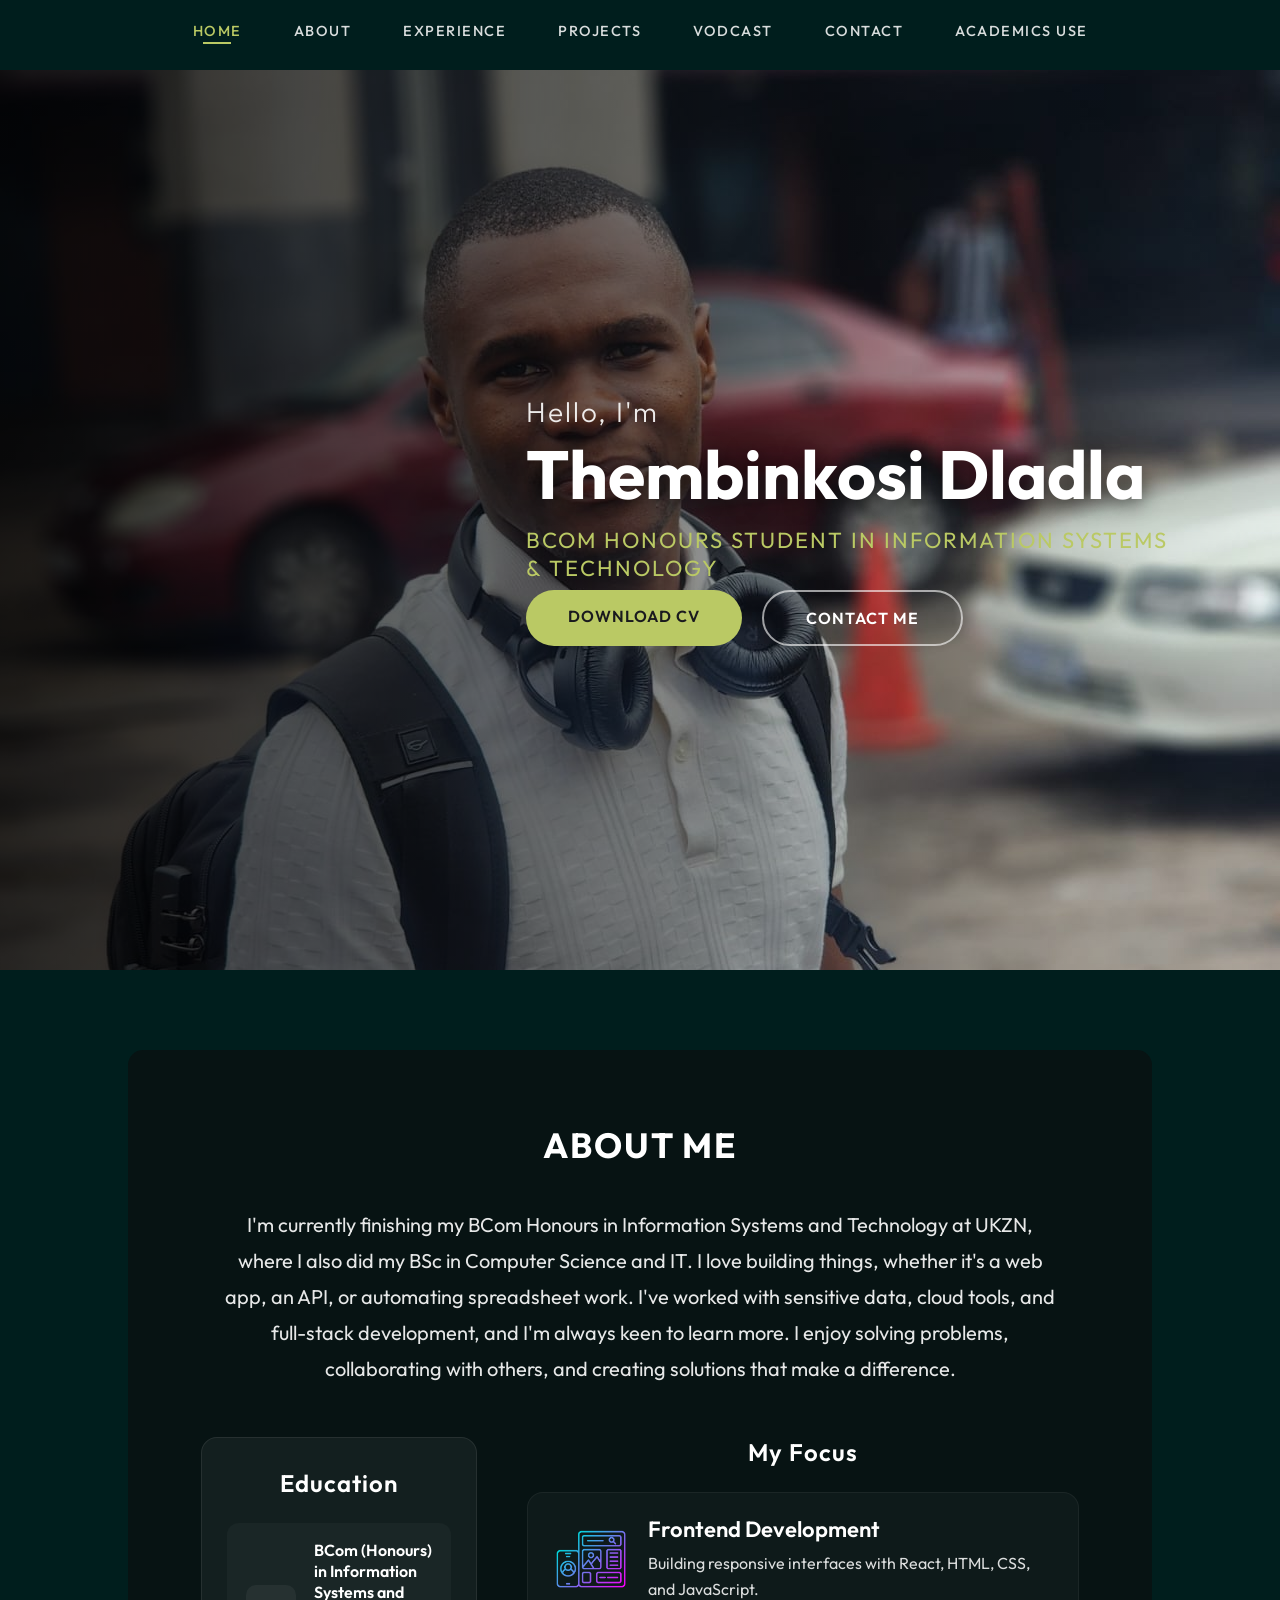
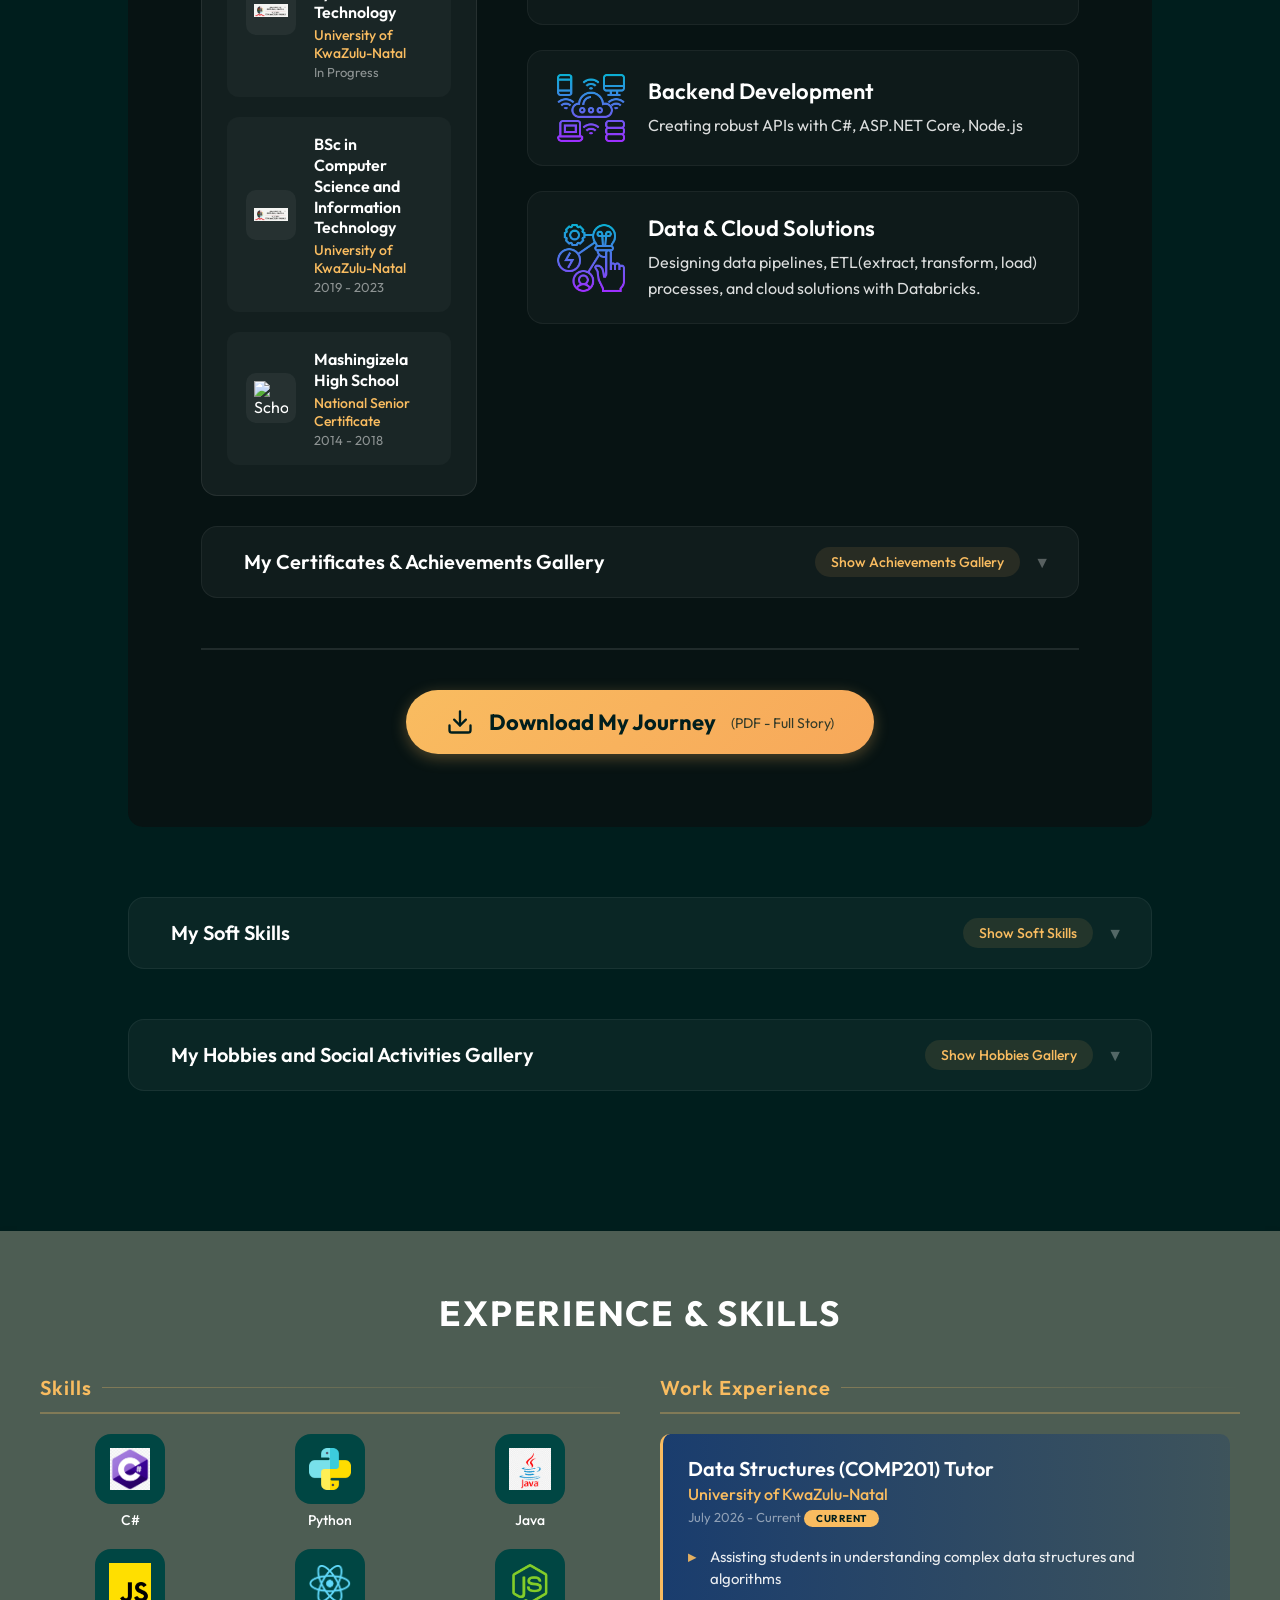
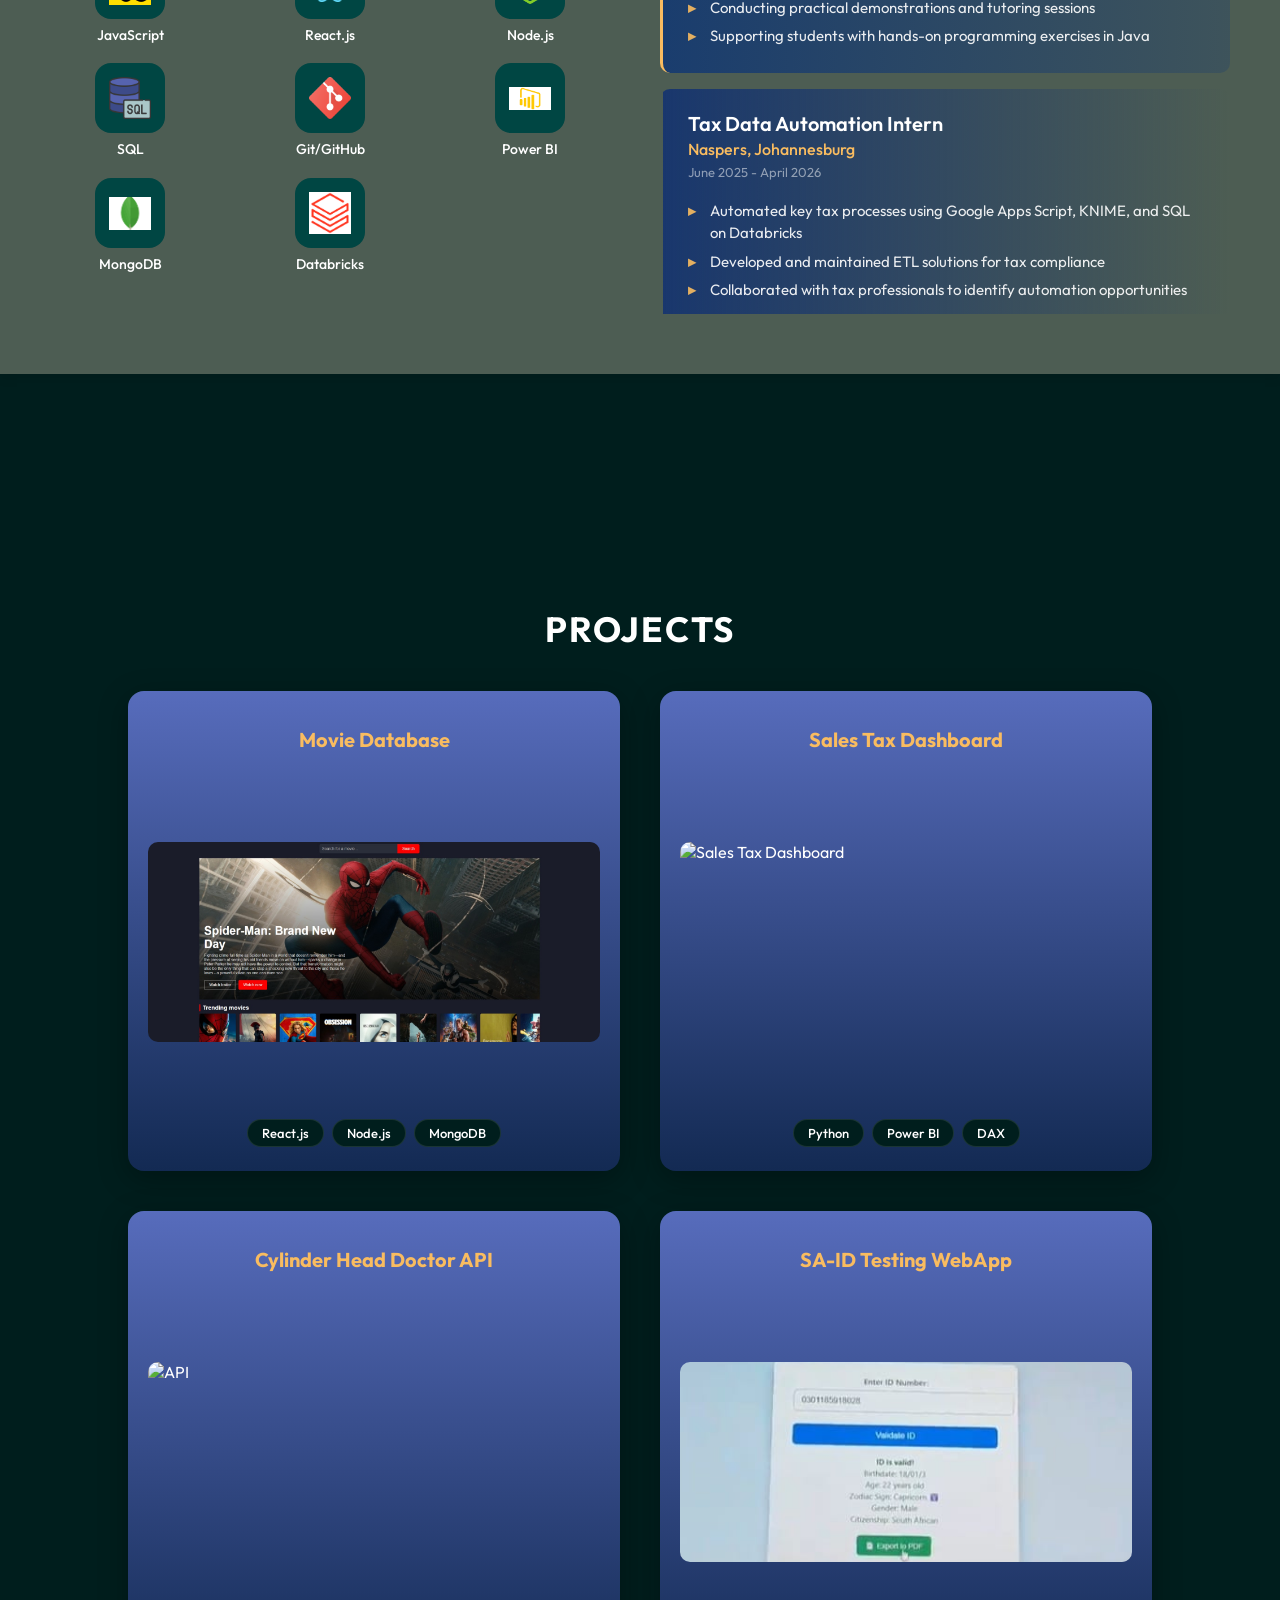
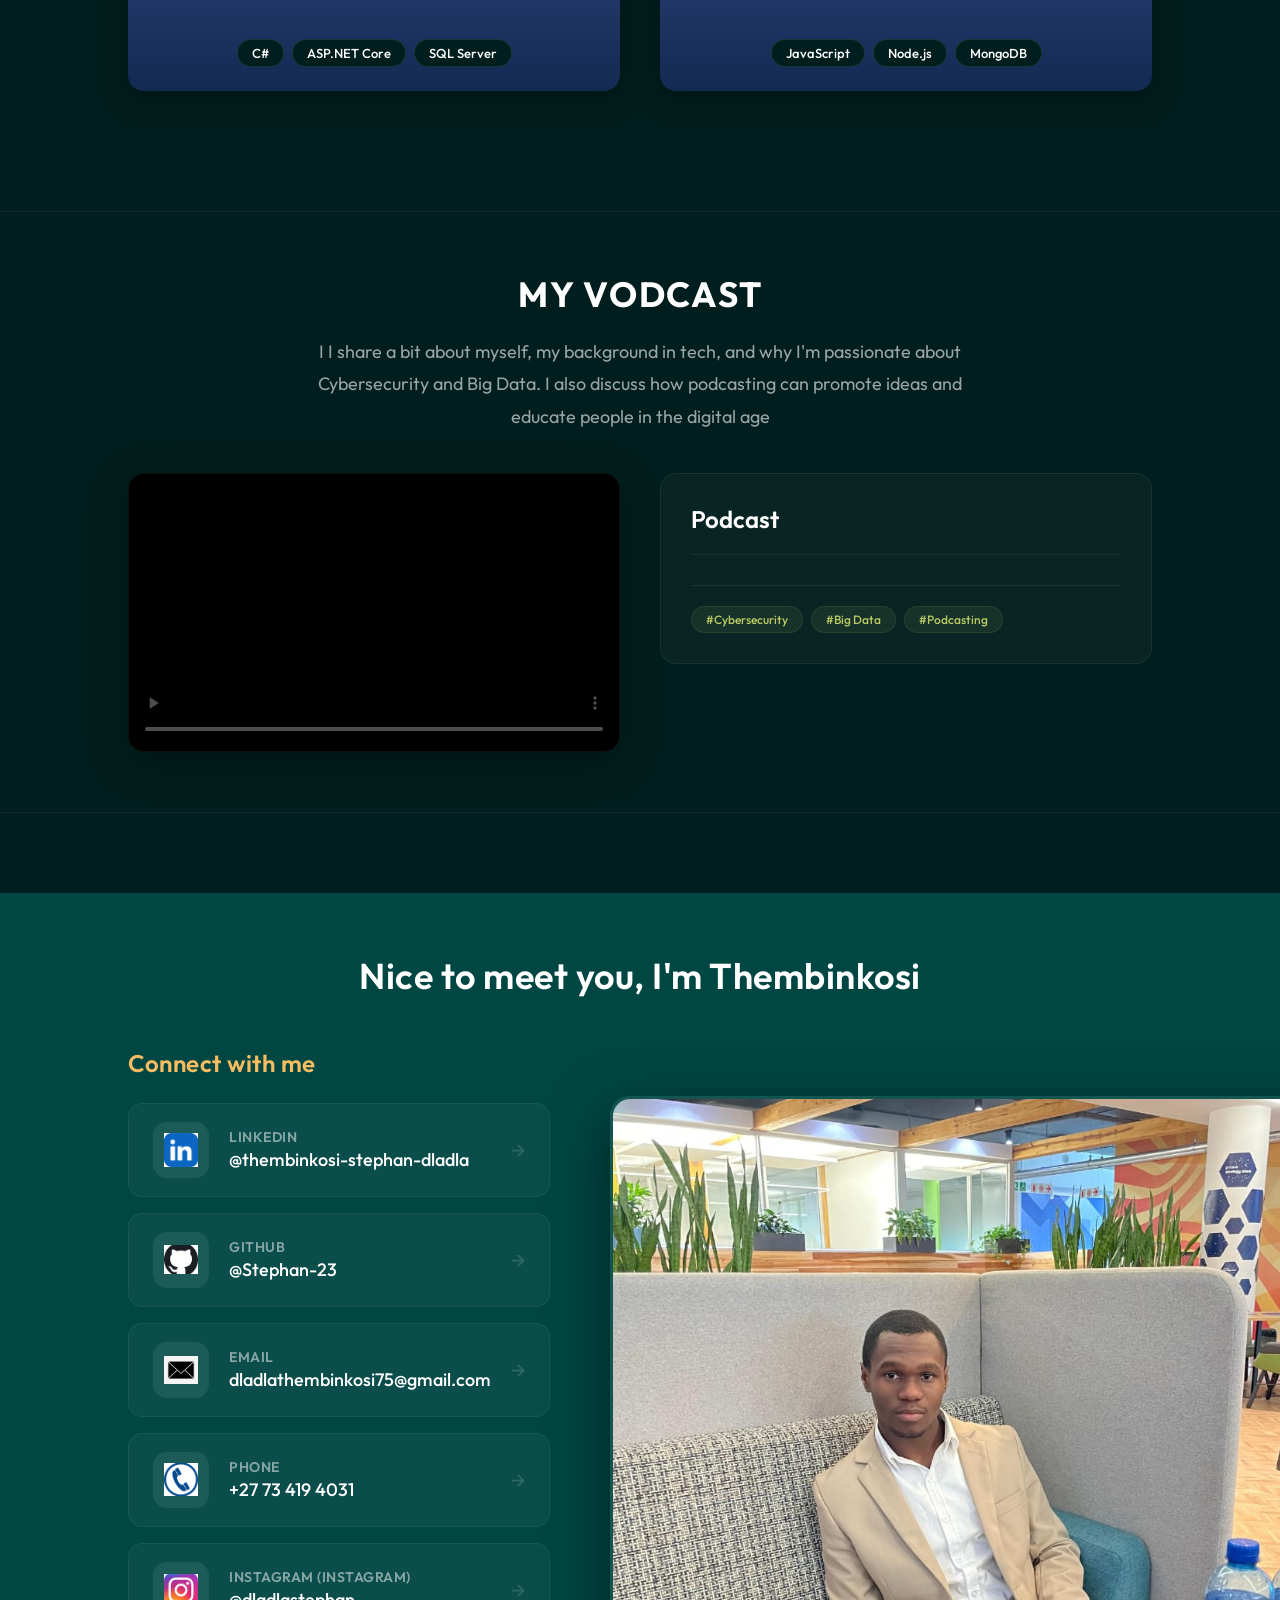
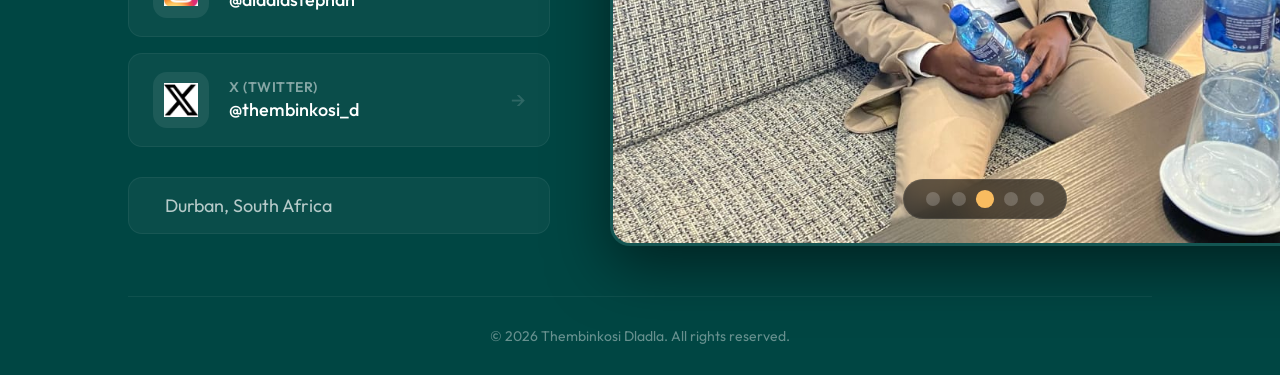
==== commit d5c97fd6: "updates:" ====
--- a/index.html
+++ b/index.html
@@ -550,7 +550,7 @@
             
             <!-- Video Info -->
             <div class="vodcast-info">
-                <h3>Tech Trends 2026</h3>
+                <h3>Podcast</h3>
                 <p class="vodcast-desc">
                 
                 </p>
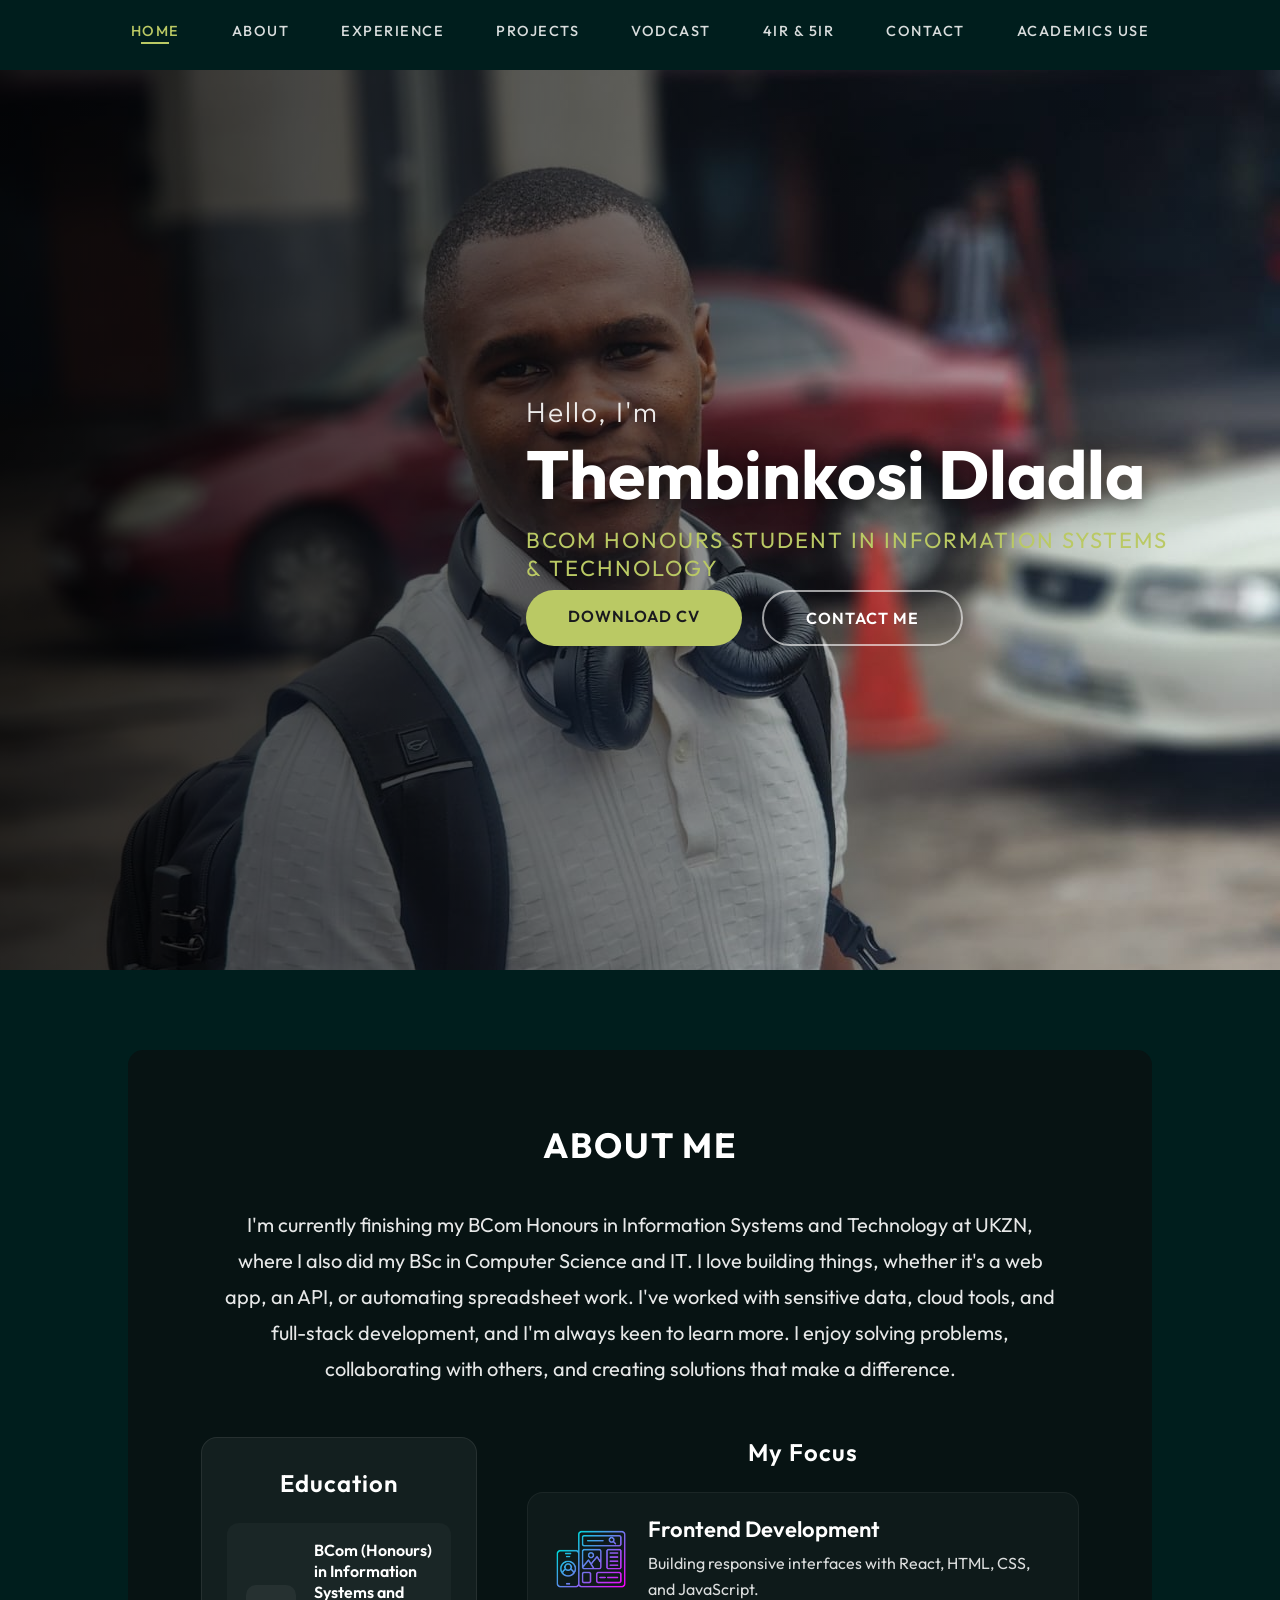
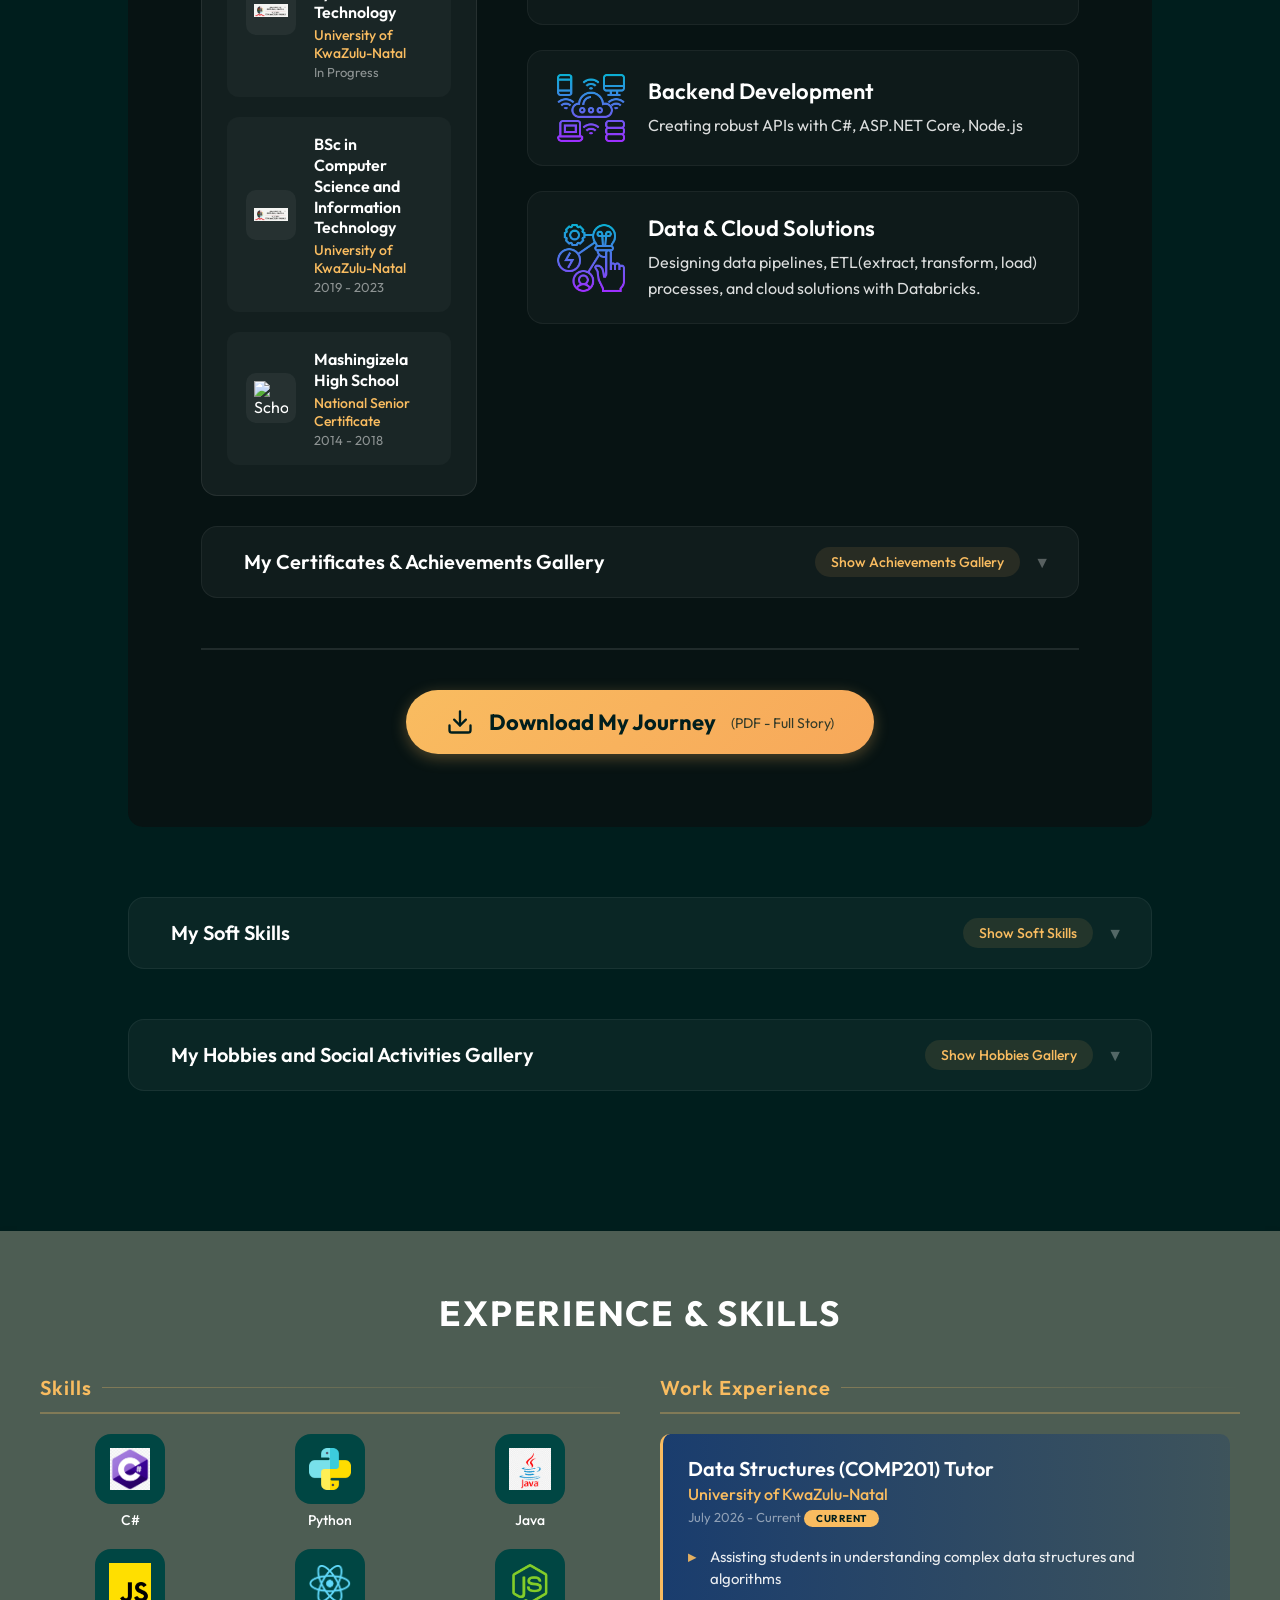
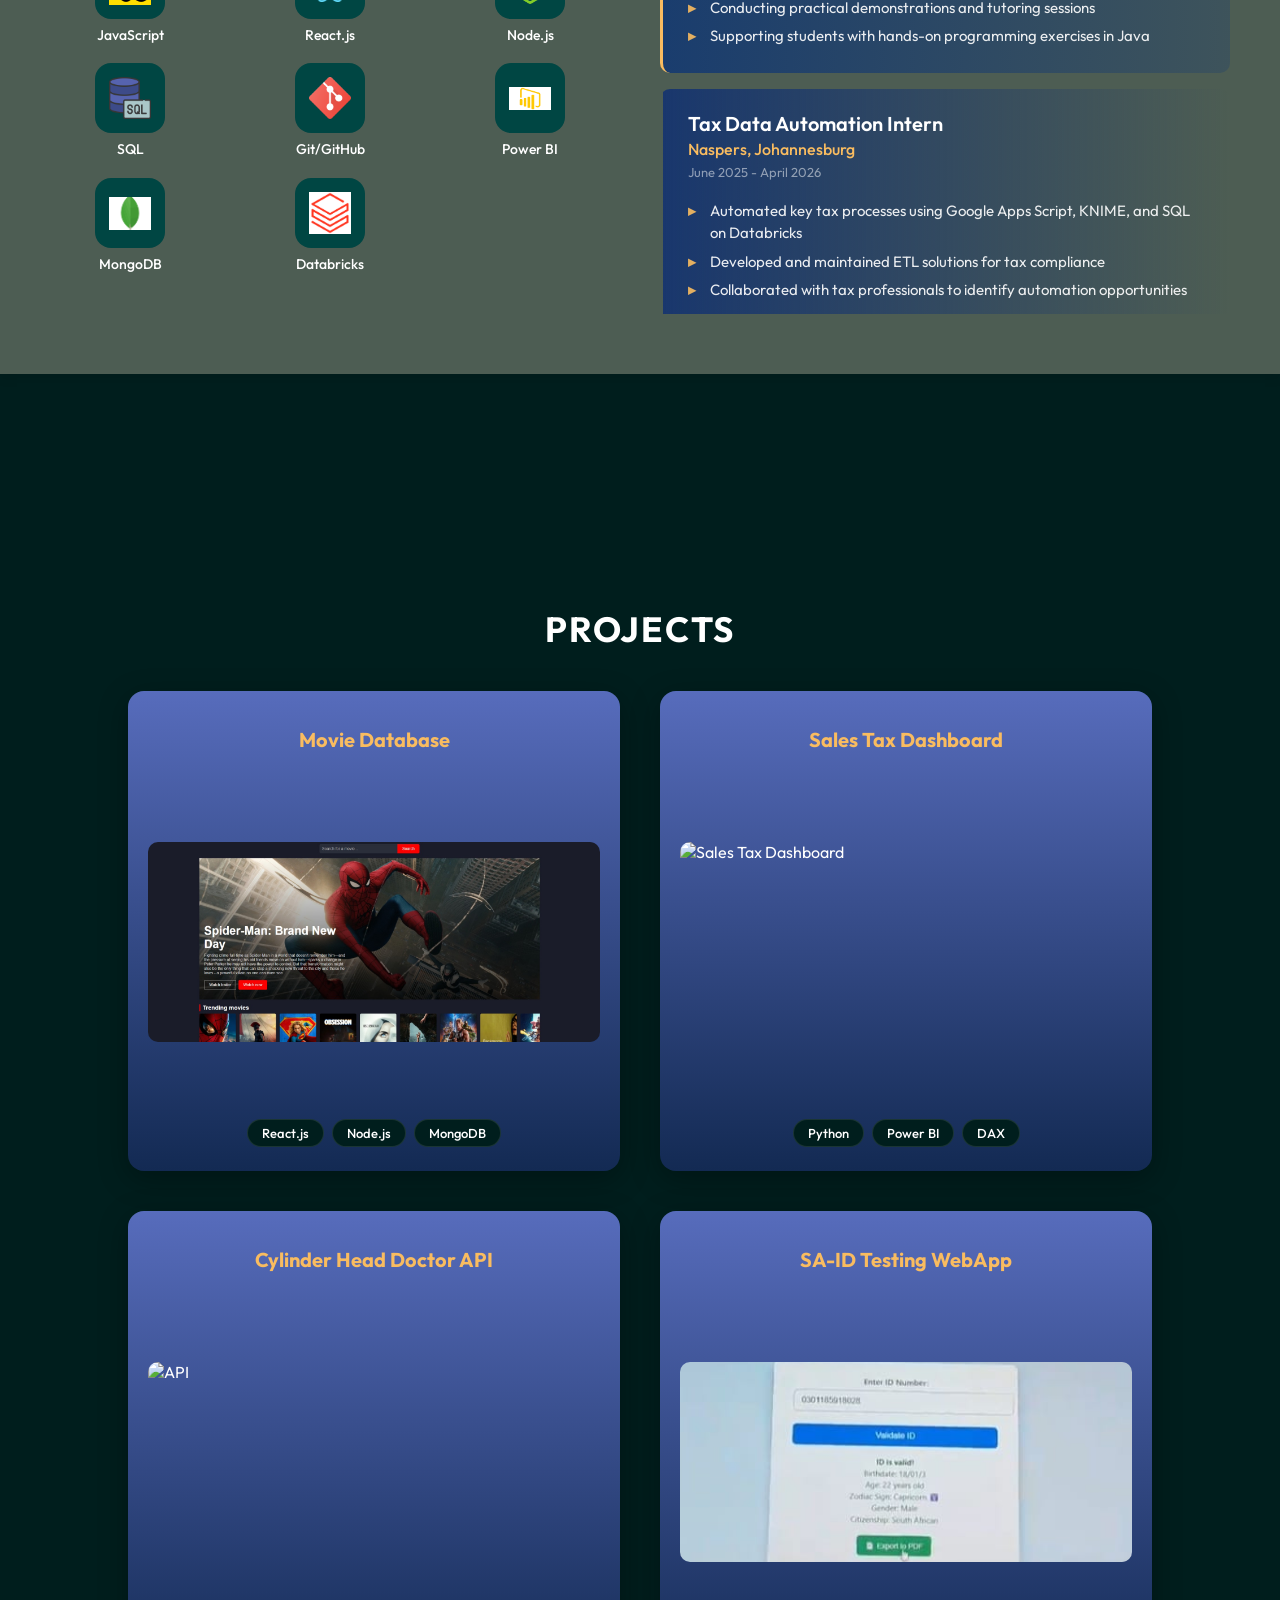
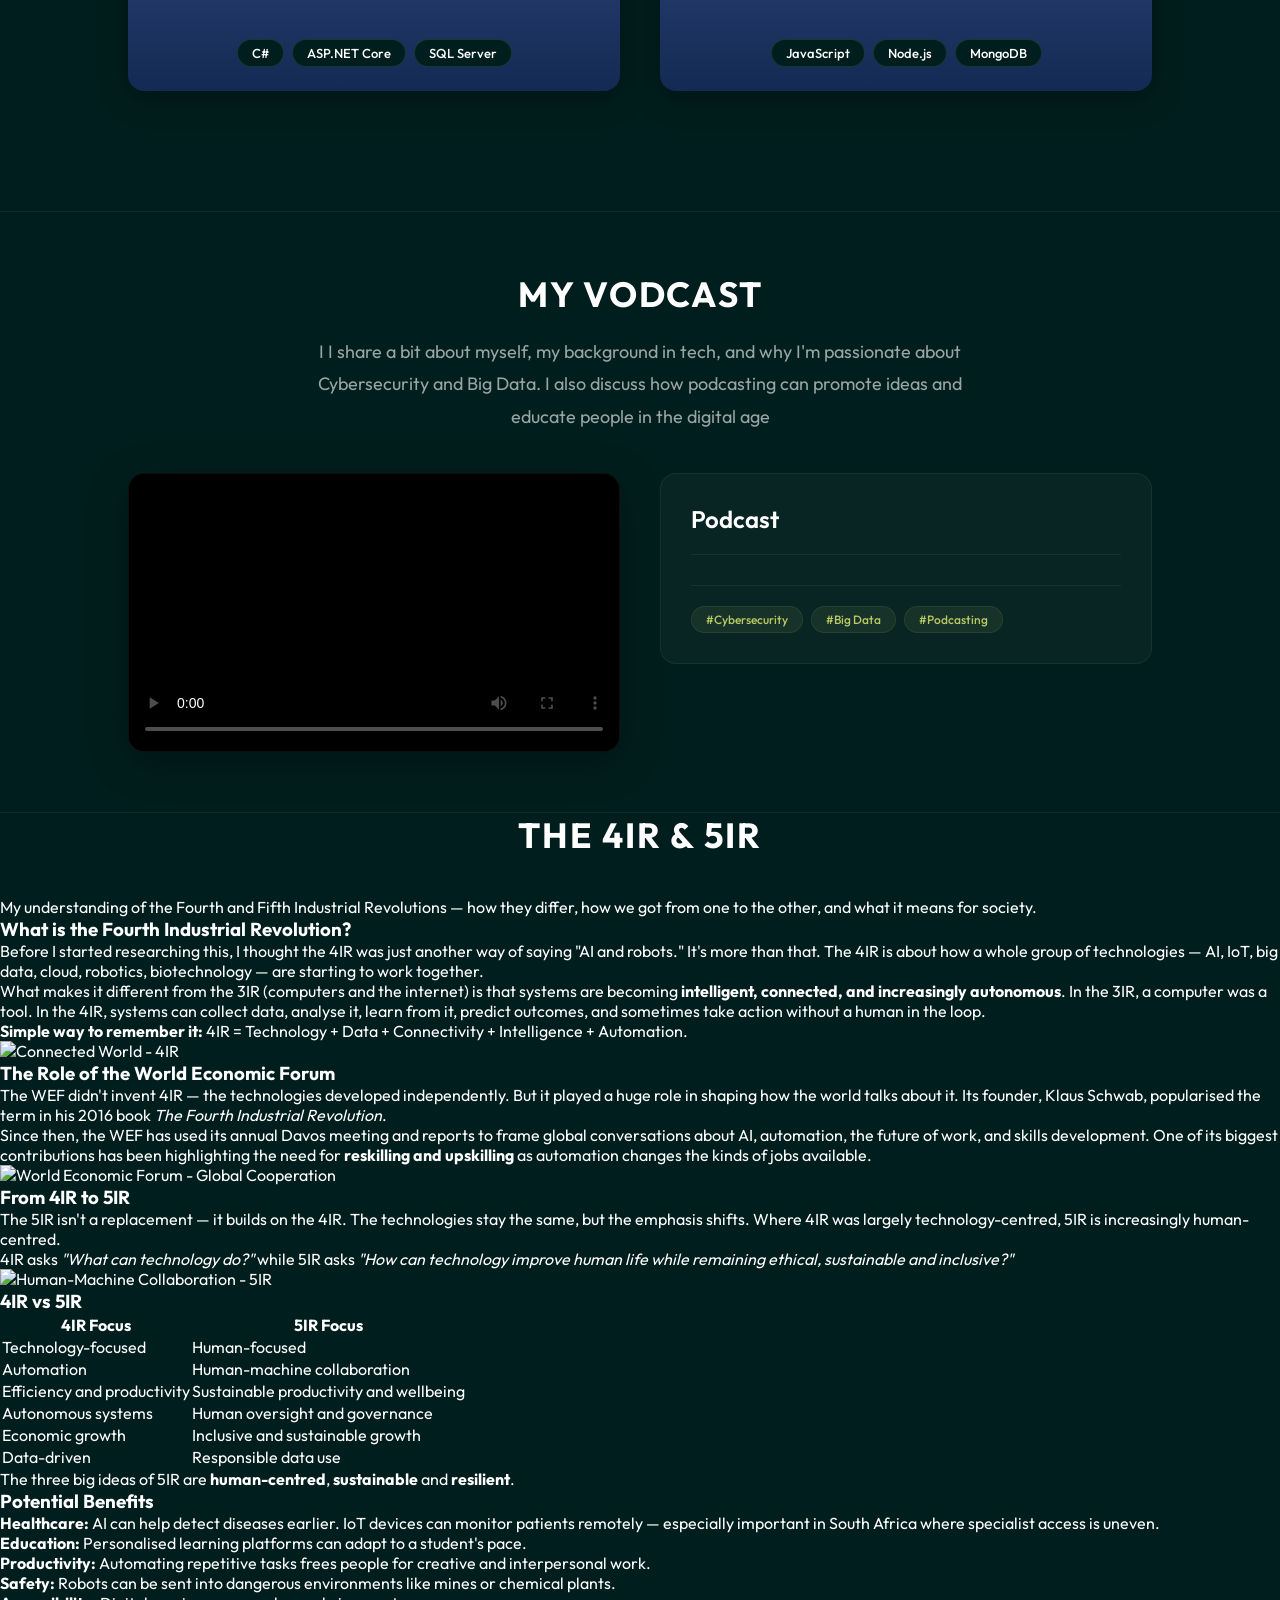
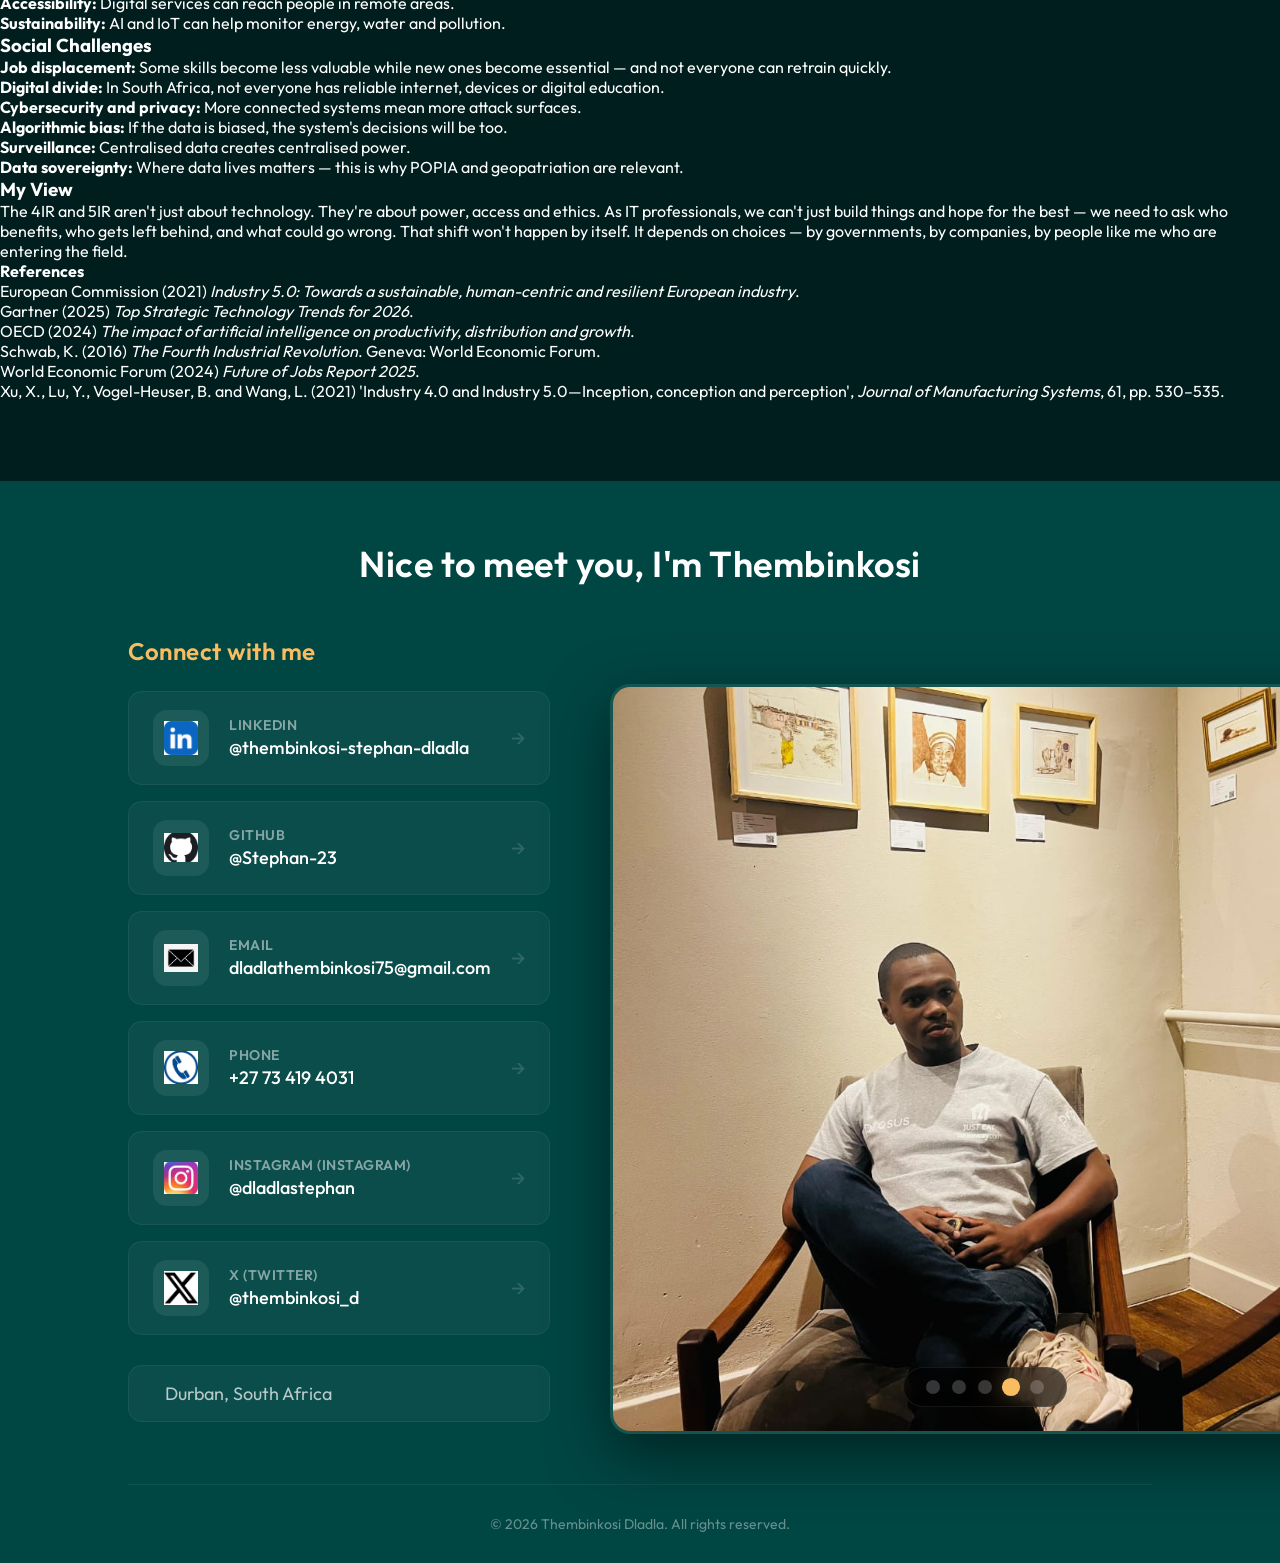
==== commit 8d9a08f1: "Feat: add the 4IR page" ====
--- a/index.html
+++ b/index.html
@@ -35,6 +35,7 @@
                 <li class="nav-item"><a class="nav-link" href="#experience">Experience</a></li>
                 <li class="nav-item"><a class="nav-link" href="#projects">Projects</a></li>
                 <li class="nav-item"><a class="nav-link" href="#vodcast">Vodcast</a></li>
+                <li class="nav-item"><a class="nav-link" href="#insights">4IR &amp; 5IR</a></li>
                 <li class="nav-item"><a class="nav-link" href="#contact">Contact</a></li>
                 <li class="nav-item"><a class="nav-link" href="hidden_pages/login.html">Academics Use</a></li>
                 
@@ -569,6 +570,157 @@
     </div>
 </section>
 
+<!-- ===== 4IR & 5IR SECTION (Public) ===== -->
+<section class="ir-section" id="insights">
+    <div class="ir-container">
+        <h2 class="section-title">The 4IR &amp; 5IR</h2>
+        <p class="ir-intro">
+            My understanding of the Fourth and Fifth Industrial Revolutions — how they differ, 
+            how we got from one to the other, and what it means for society.
+        </p>
+
+        <!-- What is 4IR -->
+        <div class="ir-block">
+            <div class="ir-block-text">
+                <h3>What is the <span class="highlight">Fourth Industrial Revolution?</span></h3>
+                <p>
+                    Before I started researching this, I thought the 4IR was just another way of saying 
+                    "AI and robots." It's more than that. The 4IR is about how a whole group of 
+                    technologies — AI, IoT, big data, cloud, robotics, biotechnology — are starting to 
+                    work together.
+                </p>
+                <p>
+                    What makes it different from the 3IR (computers and the internet) is that systems 
+                    are becoming <strong>intelligent, connected, and increasingly autonomous</strong>. 
+                    In the 3IR, a computer was a tool. In the 4IR, systems can collect data, analyse it, 
+                    learn from it, predict outcomes, and sometimes take action without a human in the loop.
+                </p>
+                <div class="ir-info-box">
+                    <p><strong>Simple way to remember it:</strong> 4IR = Technology + Data + Connectivity + Intelligence + Automation.</p>
+                </div>
+            </div>
+            <div class="ir-block-image">
+                <img src="https://images.unsplash.com/photo-1451187580459-43490279c0fa?w=600&h=400&fit=crop" alt="Connected World - 4IR">
+            </div>
+        </div>
+
+        <!-- WEF -->
+        <div class="ir-block reverse">
+            <div class="ir-block-text">
+                <h3>The Role of the <span class="highlight">World Economic Forum</span></h3>
+                <p>
+                    The WEF didn't invent 4IR — the technologies developed independently. But it played 
+                    a huge role in shaping how the world talks about it. Its founder, Klaus Schwab, 
+                    popularised the term in his 2016 book <em>The Fourth Industrial Revolution</em>.
+                </p>
+                <p>
+                    Since then, the WEF has used its annual Davos meeting and reports to frame global 
+                    conversations about AI, automation, the future of work, and skills development. 
+                    One of its biggest contributions has been highlighting the need for 
+                    <strong>reskilling and upskilling</strong> as automation changes the kinds of jobs available.
+                </p>
+            </div>
+            <div class="ir-block-image">
+                <img src="https://images.unsplash.com/photo-1526304640581-d334cdbbf45e?w=600&h=400&fit=crop" alt="World Economic Forum - Global Cooperation">
+            </div>
+        </div>
+
+        <!-- Progression to 5IR -->
+        <div class="ir-block">
+            <div class="ir-block-text">
+                <h3>From <span class="highlight">4IR</span> to <span class="highlight">5IR</span></h3>
+                <p>
+                    The 5IR isn't a replacement — it builds on the 4IR. The technologies stay the same, 
+                    but the emphasis shifts. Where 4IR was largely technology-centred, 5IR is increasingly 
+                    human-centred.
+                </p>
+                <p>
+                    4IR asks <em>"What can technology do?"</em> while 5IR asks 
+                    <em>"How can technology improve human life while remaining ethical, sustainable and inclusive?"</em>
+                </p>
+            </div>
+            <div class="ir-block-image">
+                <img src="https://images.unsplash.com/photo-1581091226825-a6a2a5aee158?w=600&h=400&fit=crop" alt="Human-Machine Collaboration - 5IR">
+            </div>
+        </div>
+
+        <!-- Comparison Table -->
+        <div class="ir-comparison">
+            <h3>4IR vs 5IR</h3>
+            <table class="ir-table">
+                <thead>
+                    <tr>
+                        <th>4IR Focus</th>
+                        <th>5IR Focus</th>
+                    </tr>
+                </thead>
+                <tbody>
+                    <tr><td>Technology-focused</td><td>Human-focused</td></tr>
+                    <tr><td>Automation</td><td>Human-machine collaboration</td></tr>
+                    <tr><td>Efficiency and productivity</td><td>Sustainable productivity and wellbeing</td></tr>
+                    <tr><td>Autonomous systems</td><td>Human oversight and governance</td></tr>
+                    <tr><td>Economic growth</td><td>Inclusive and sustainable growth</td></tr>
+                    <tr><td>Data-driven</td><td>Responsible data use</td></tr>
+                </tbody>
+            </table>
+            <p class="ir-table-note">
+                The three big ideas of 5IR are <strong>human-centred</strong>, 
+                <strong>sustainable</strong> and <strong>resilient</strong>.
+            </p>
+        </div>
+
+        <!-- Benefits & Challenges -->
+        <div class="ir-two-col">
+            <div class="ir-col benefits">
+                <h3>Potential Benefits</h3>
+                <ul>
+                    <li><strong>Healthcare:</strong> AI can help detect diseases earlier. IoT devices can monitor patients remotely — especially important in South Africa where specialist access is uneven.</li>
+                    <li><strong>Education:</strong> Personalised learning platforms can adapt to a student's pace.</li>
+                    <li><strong>Productivity:</strong> Automating repetitive tasks frees people for creative and interpersonal work.</li>
+                    <li><strong>Safety:</strong> Robots can be sent into dangerous environments like mines or chemical plants.</li>
+                    <li><strong>Accessibility:</strong> Digital services can reach people in remote areas.</li>
+                    <li><strong>Sustainability:</strong> AI and IoT can help monitor energy, water and pollution.</li>
+                </ul>
+            </div>
+            <div class="ir-col challenges">
+                <h3>Social Challenges</h3>
+                <ul>
+                    <li><strong>Job displacement:</strong> Some skills become less valuable while new ones become essential — and not everyone can retrain quickly.</li>
+                    <li><strong>Digital divide:</strong> In South Africa, not everyone has reliable internet, devices or digital education.</li>
+                    <li><strong>Cybersecurity and privacy:</strong> More connected systems mean more attack surfaces.</li>
+                    <li><strong>Algorithmic bias:</strong> If the data is biased, the system's decisions will be too.</li>
+                    <li><strong>Surveillance:</strong> Centralised data creates centralised power.</li>
+                    <li><strong>Data sovereignty:</strong> Where data lives matters — this is why POPIA and geopatriation are relevant.</li>
+                </ul>
+            </div>
+        </div>
+
+        <!-- Conclusion -->
+        <div class="ir-conclusion">
+            <h3>My View</h3>
+            <p>
+                The 4IR and 5IR aren't just about technology. They're about power, access and ethics. 
+                As IT professionals, we can't just build things and hope for the best — we need to 
+                ask who benefits, who gets left behind, and what could go wrong. That shift won't 
+                happen by itself. It depends on choices — by governments, by companies, by people 
+                like me who are entering the field.
+            </p>
+        </div>
+
+        <!-- References -->
+        <div class="ir-references">
+            <h4>References</h4>
+            <ul>
+                <li>European Commission (2021) <em>Industry 5.0: Towards a sustainable, human-centric and resilient European industry</em>.</li>
+                <li>Gartner (2025) <em>Top Strategic Technology Trends for 2026</em>.</li>
+                <li>OECD (2024) <em>The impact of artificial intelligence on productivity, distribution and growth</em>.</li>
+                <li>Schwab, K. (2016) <em>The Fourth Industrial Revolution</em>. Geneva: World Economic Forum.</li>
+                <li>World Economic Forum (2024) <em>Future of Jobs Report 2025</em>.</li>
+                <li>Xu, X., Lu, Y., Vogel-Heuser, B. and Wang, L. (2021) 'Industry 4.0 and Industry 5.0—Inception, conception and perception', <em>Journal of Manufacturing Systems</em>, 61, pp. 530–535.</li>
+            </ul>
+        </div>
+    </div>
+</section>
 <!-- ===== CONTACT SECTION ===== -->
 <section class="contact-container" id="contact">
     <div class="contact-wrapper">
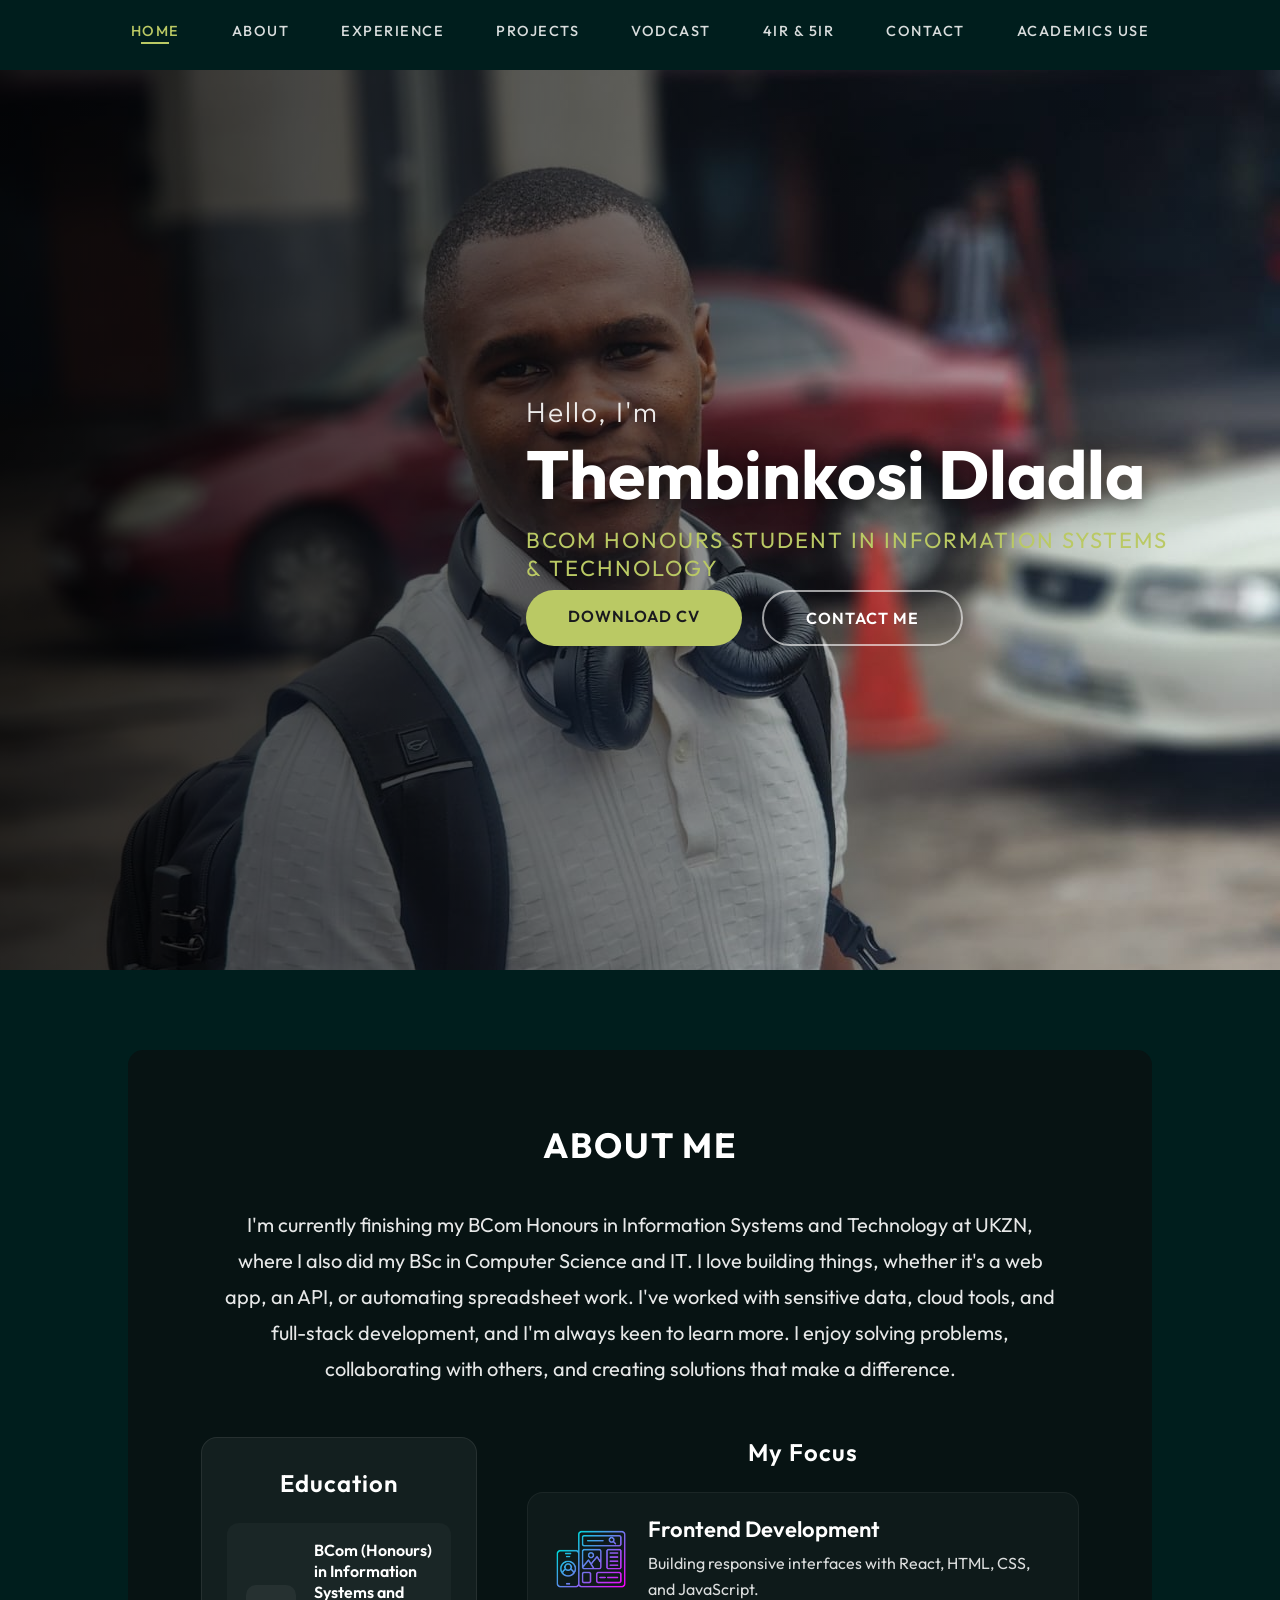
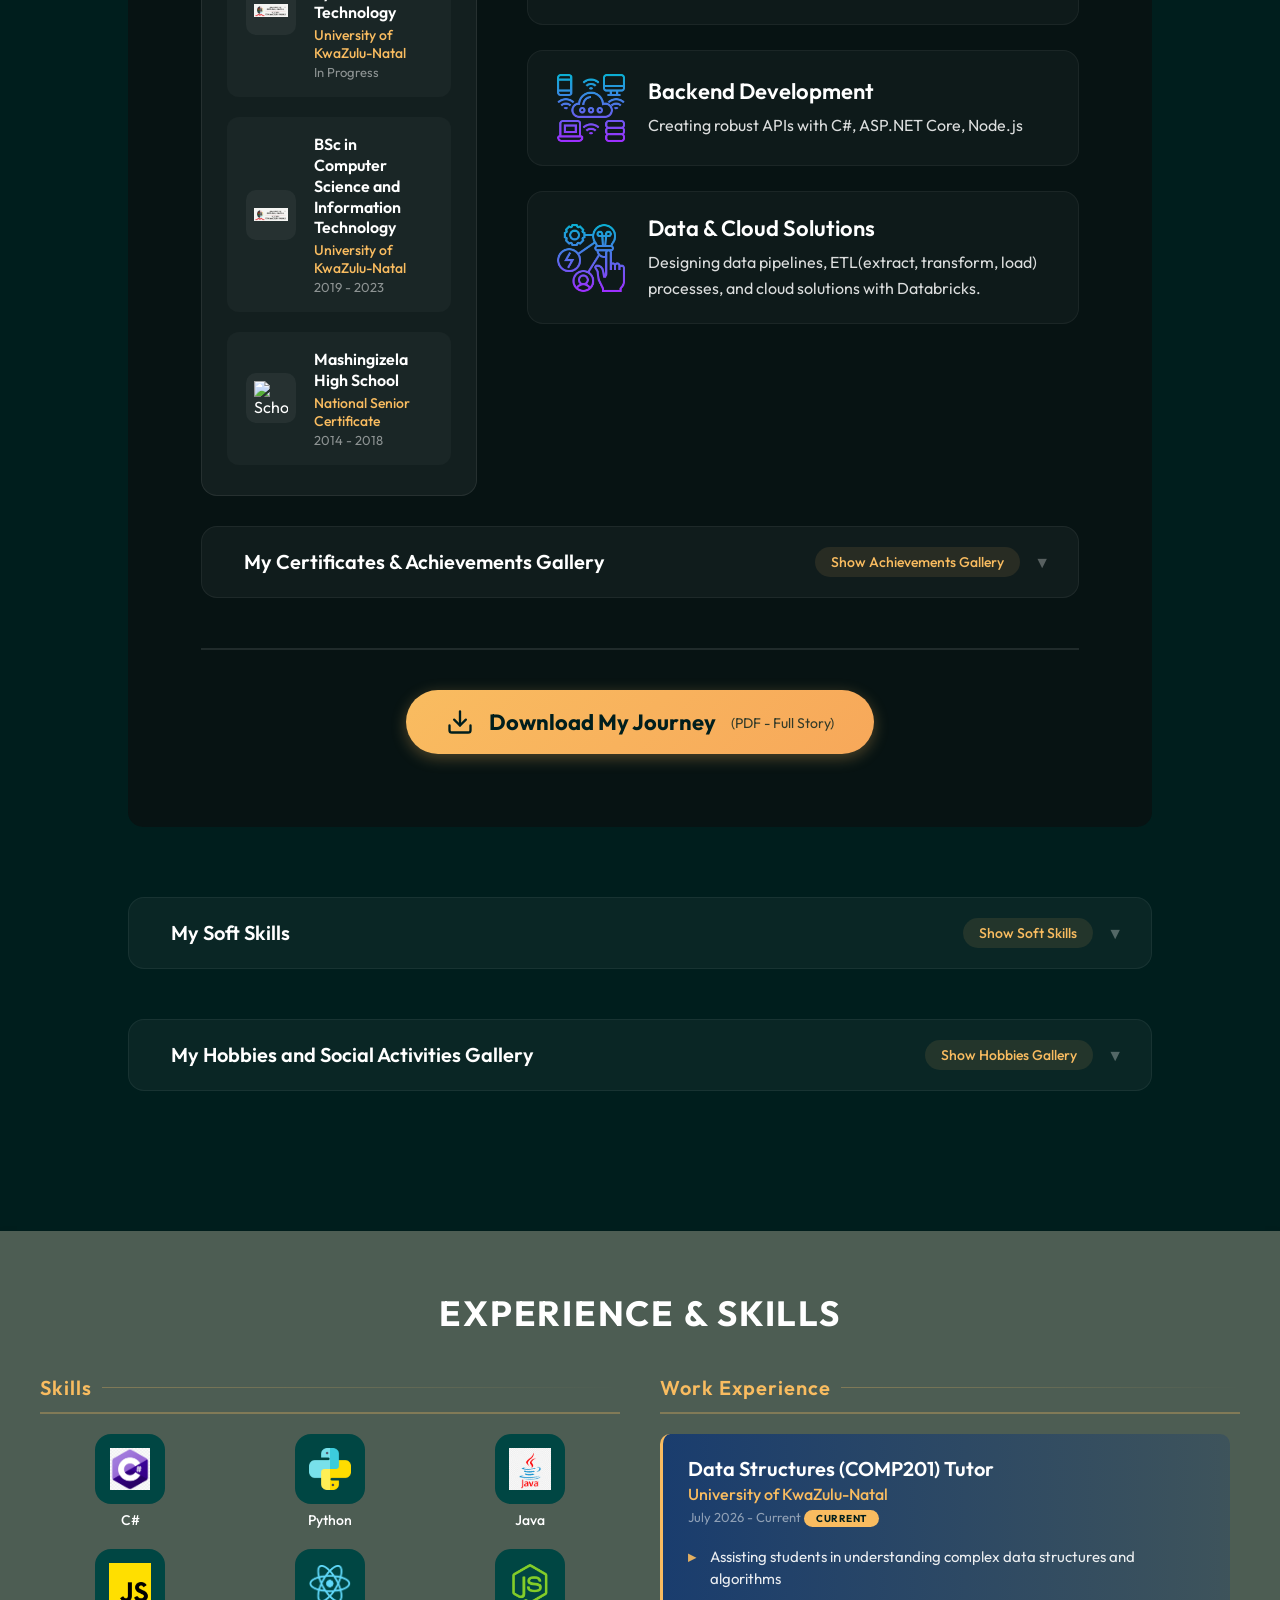
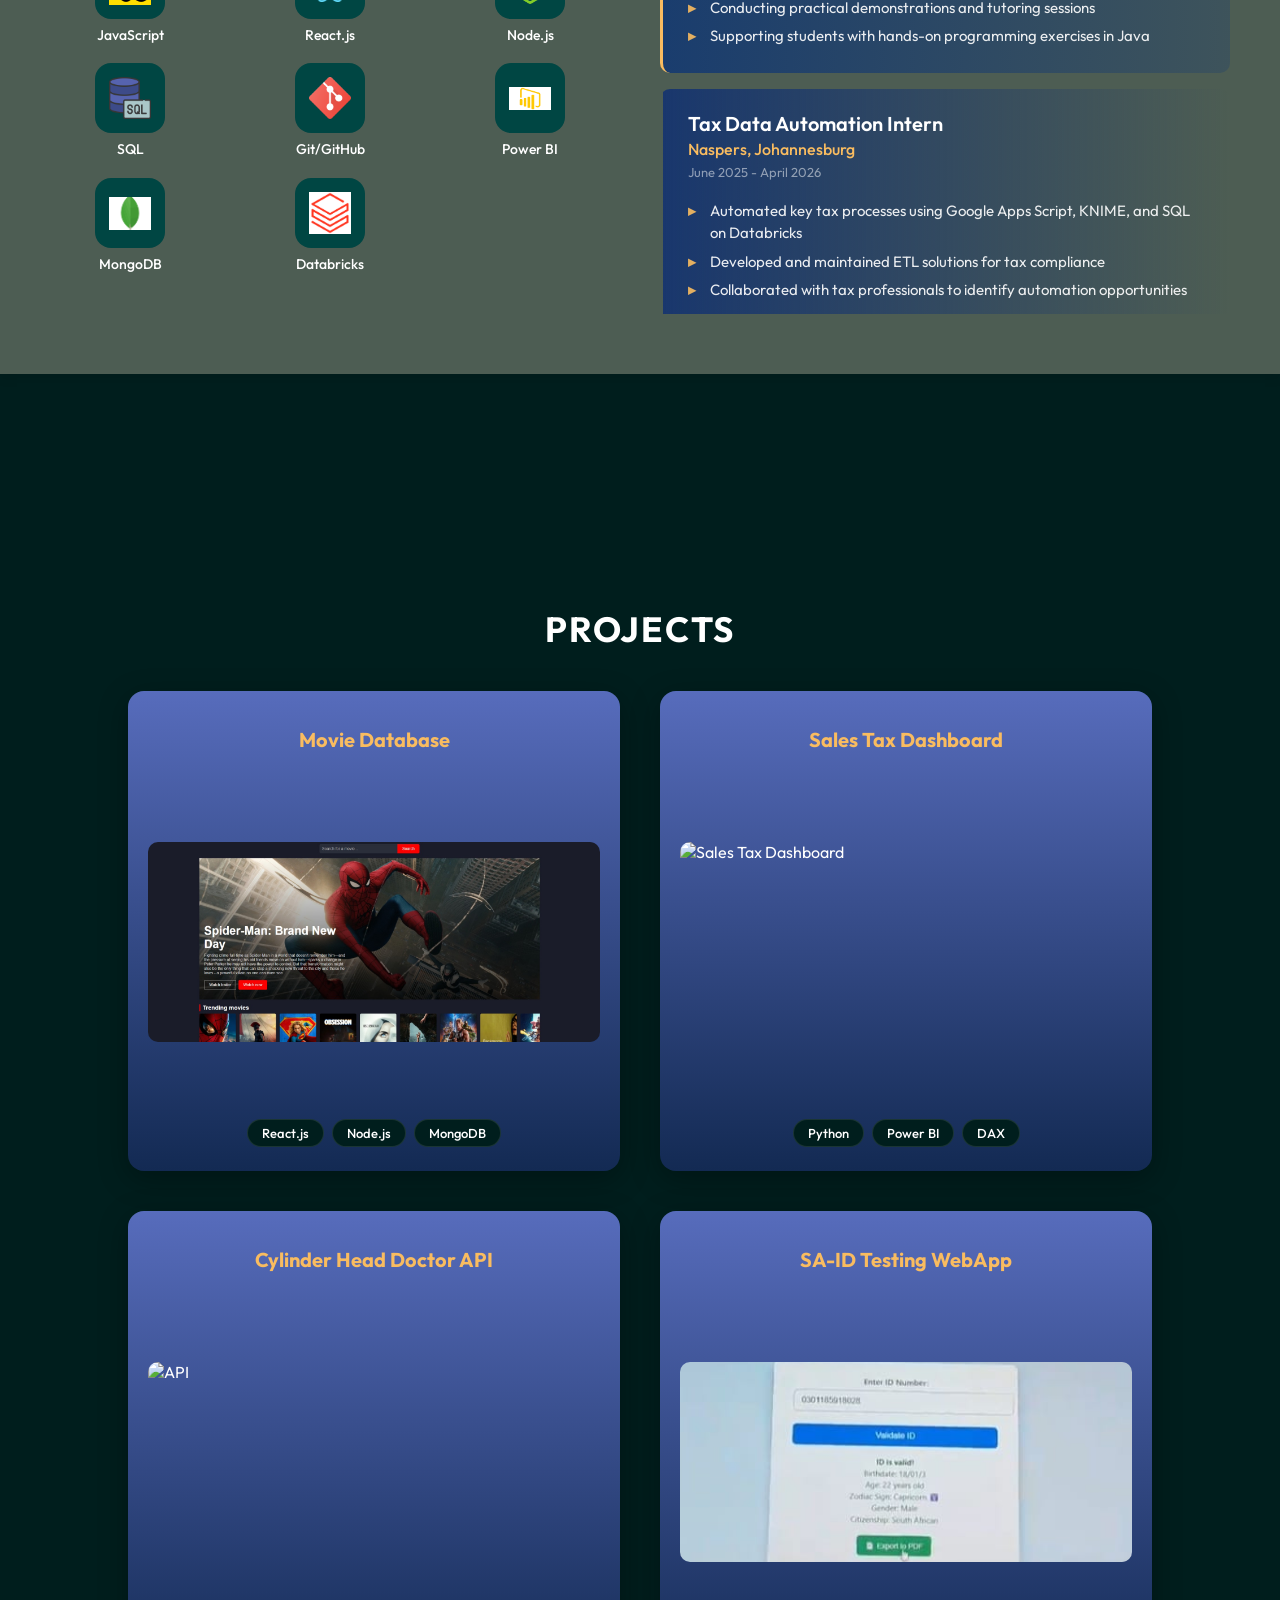
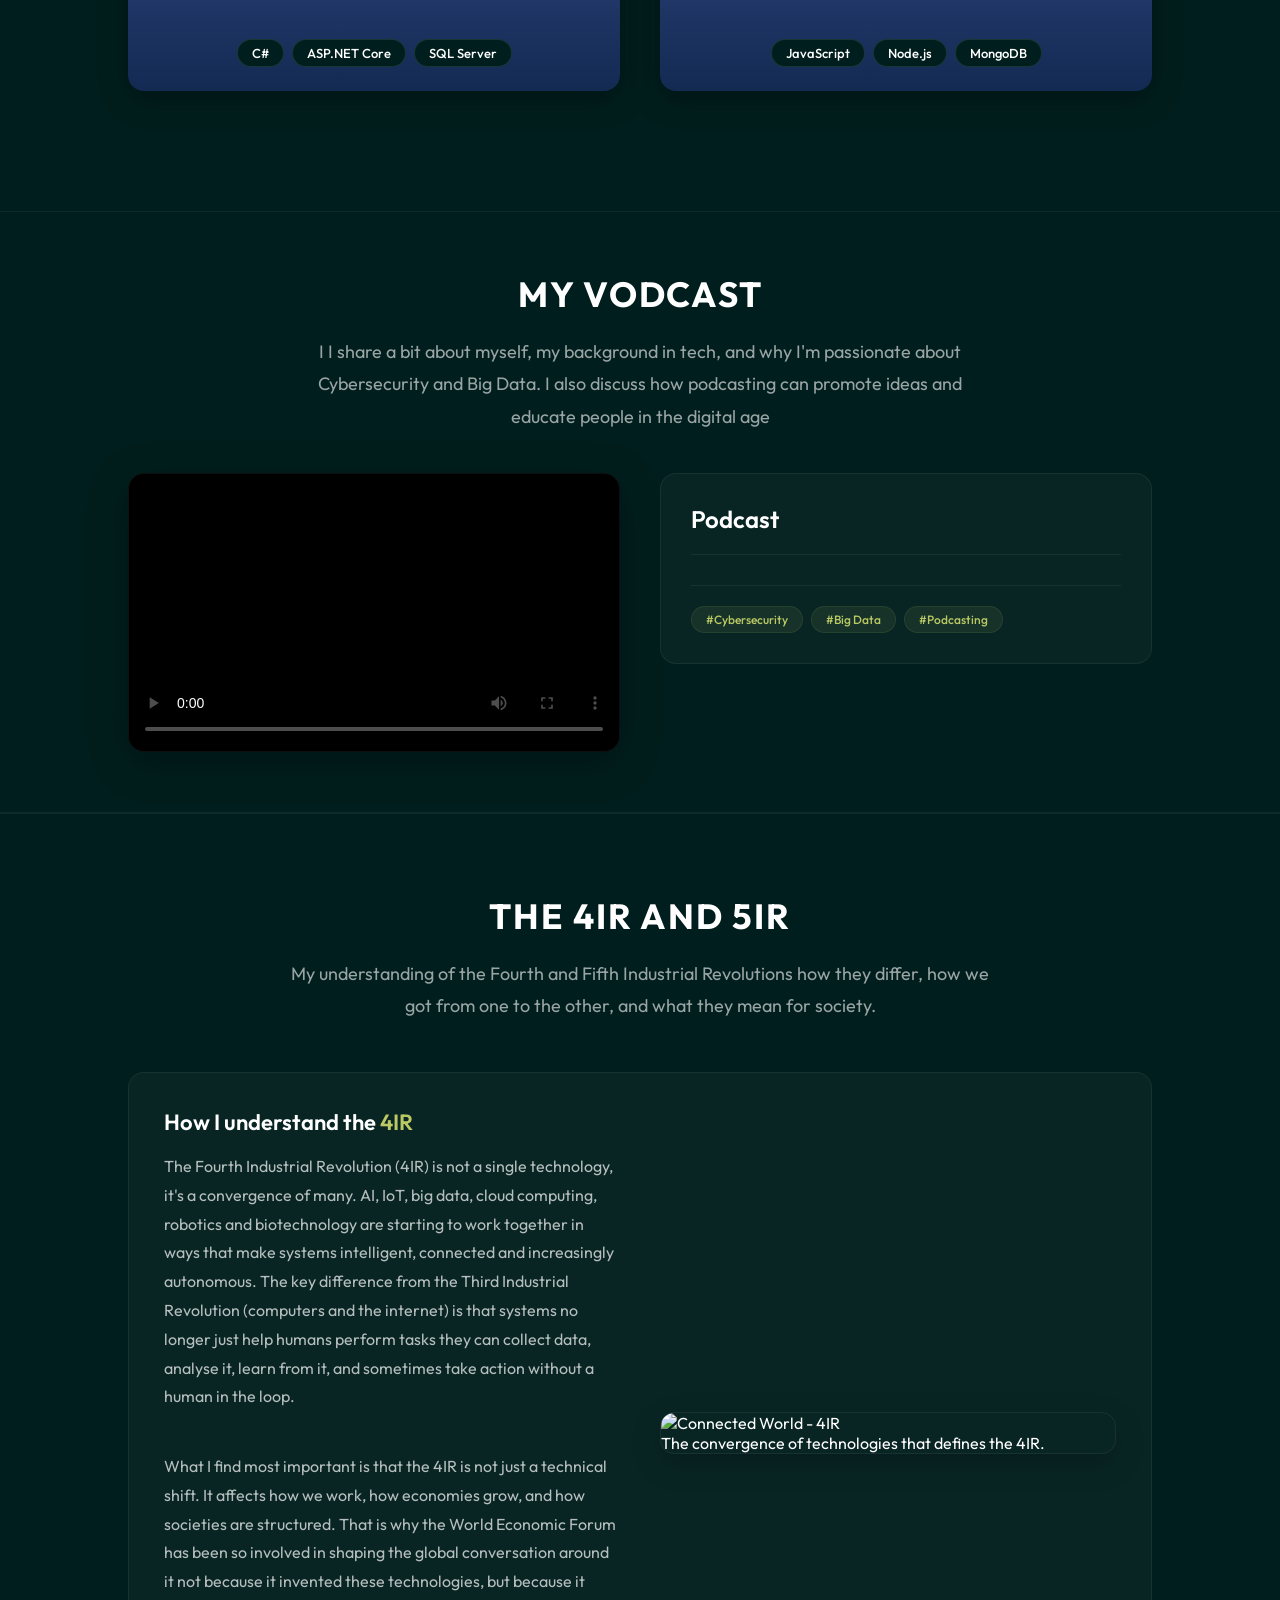
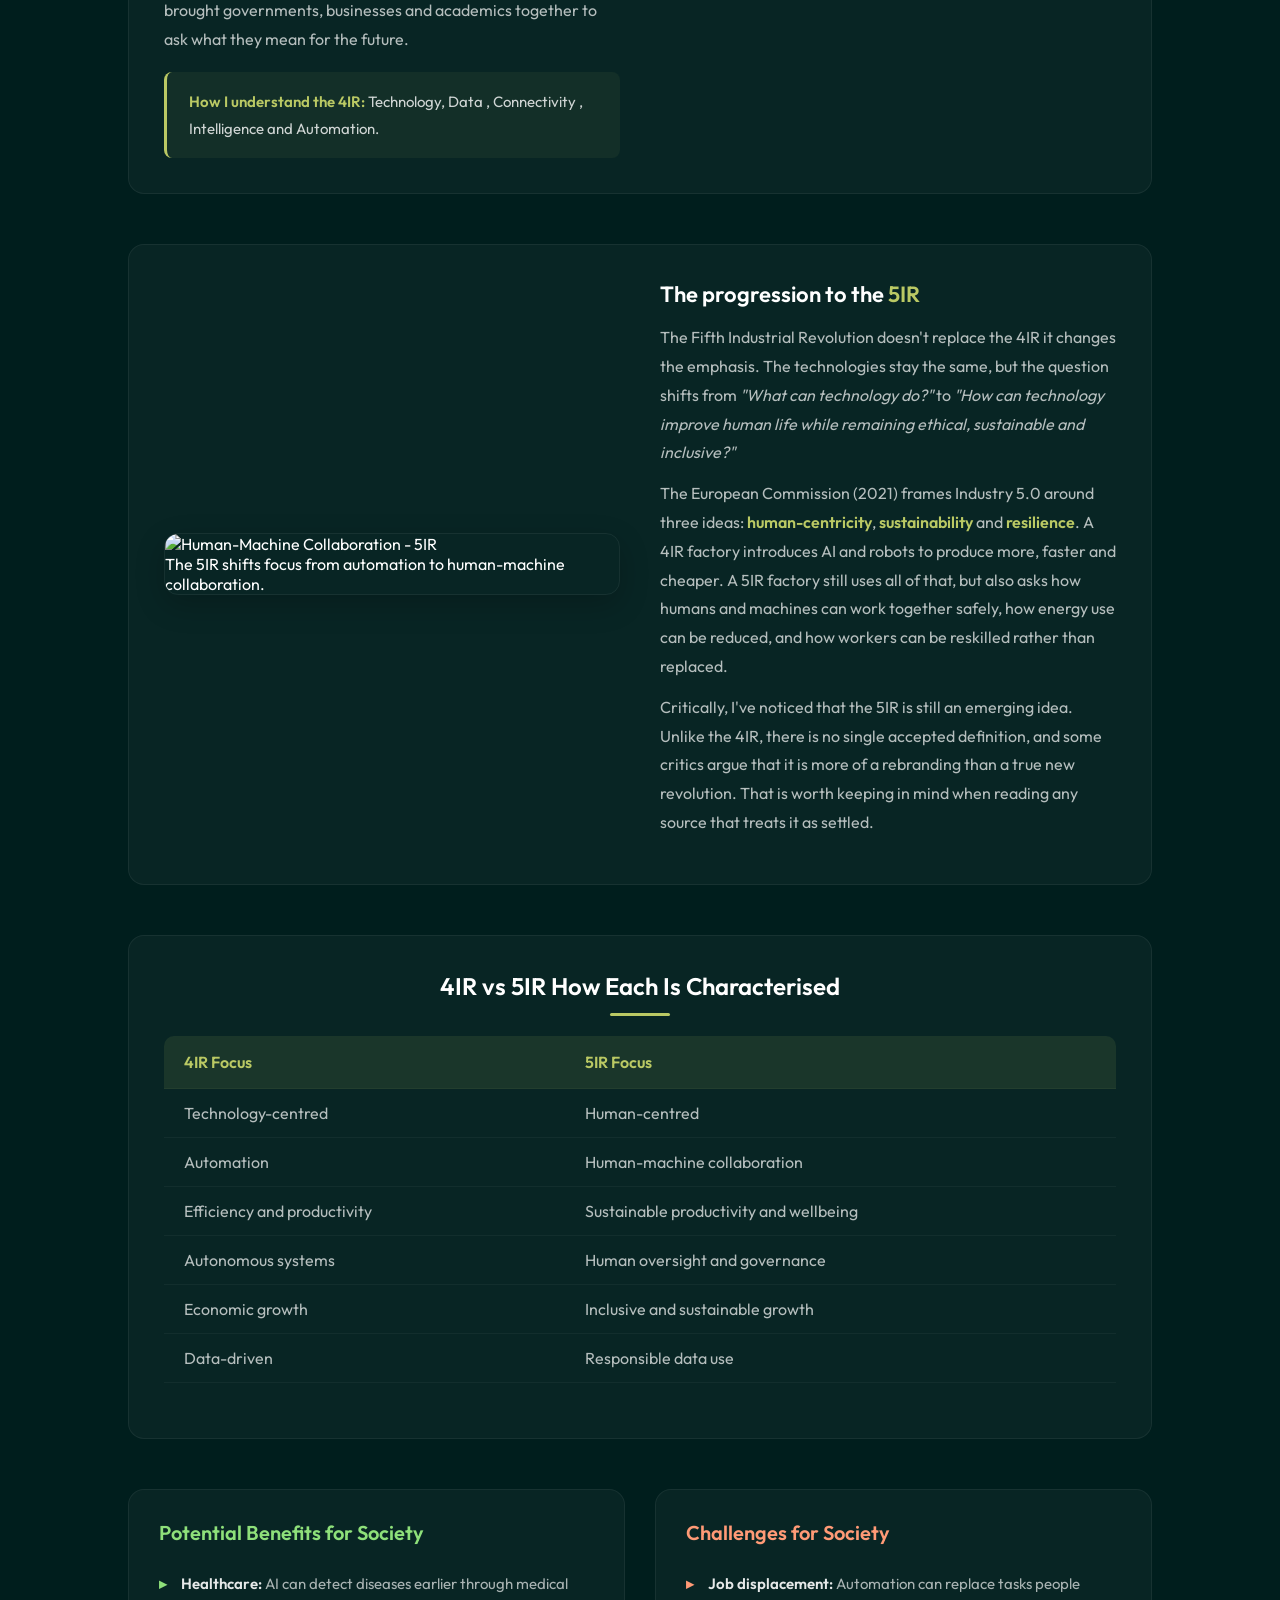
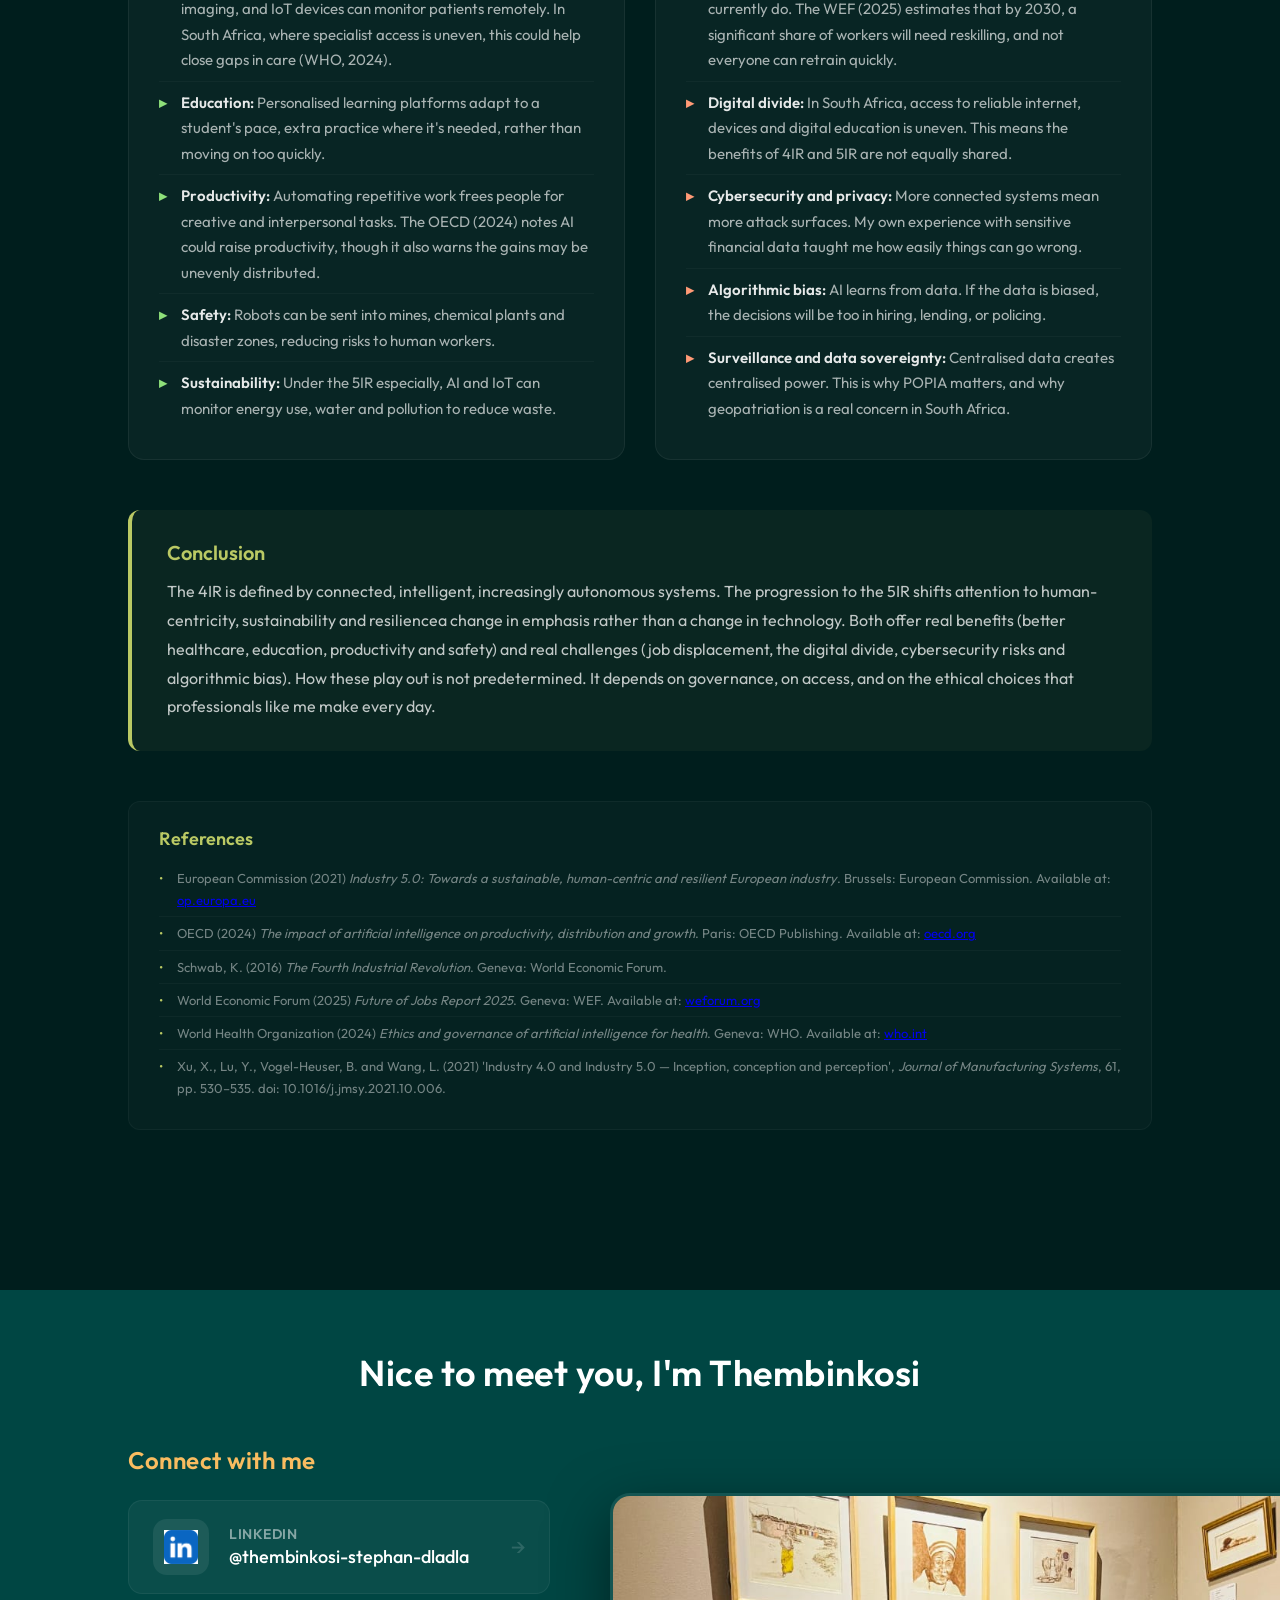
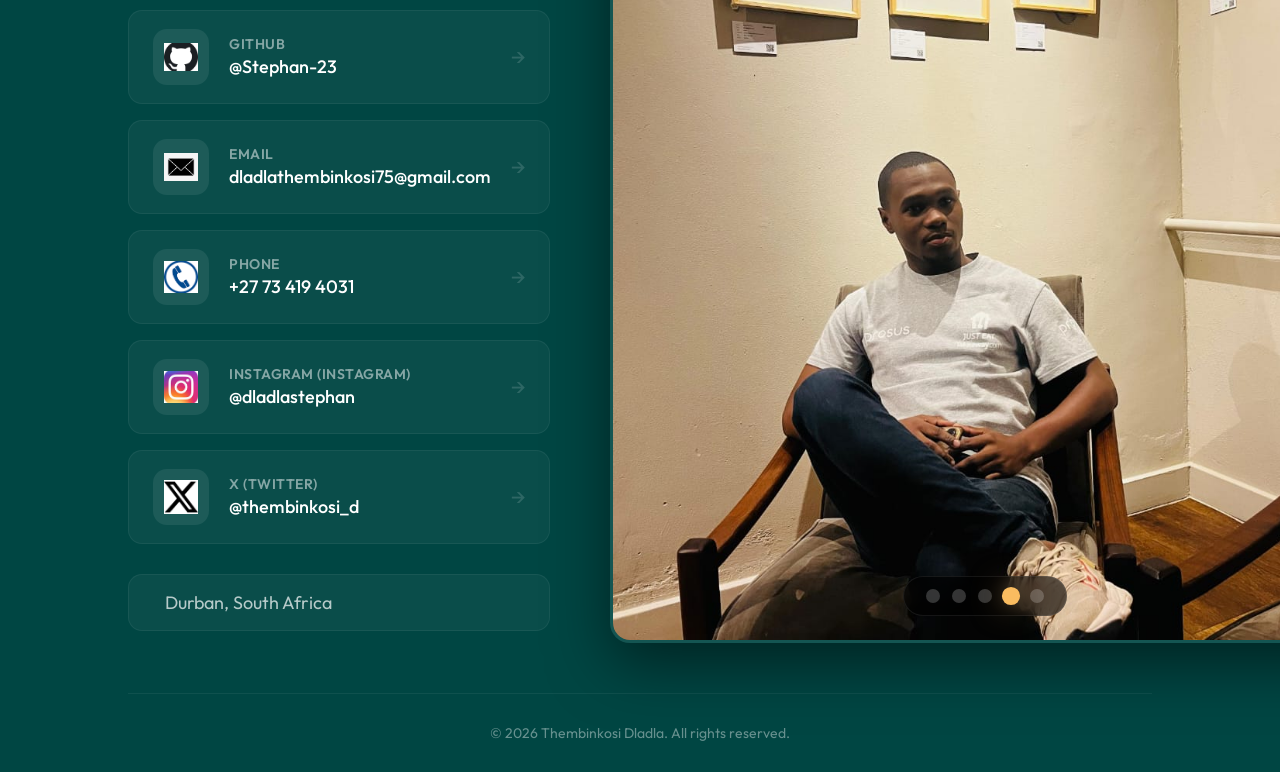
==== commit b89894c4: "Feat: stlye the 4IR page" ====
--- a/index.html
+++ b/index.html
@@ -17,6 +17,7 @@
     <link rel="stylesheet" href="css/contact.css">
     <link rel="stylesheet" href="css/toggle.css">
     <link rel="stylesheet" href="css/vodcast.css">
+    <link rel="stylesheet" href="css/insights.css">
 </head>
 <body>
 
@@ -571,82 +572,80 @@
 </section>
 
 <!-- ===== 4IR & 5IR SECTION (Public) ===== -->
+<!-- ===== 4IR & 5IR SECTION (Public) ===== -->
 <section class="ir-section" id="insights">
     <div class="ir-container">
-        <h2 class="section-title">The 4IR &amp; 5IR</h2>
+        <h2 class="section-title">The 4IR and 5IR</h2>
         <p class="ir-intro">
-            My understanding of the Fourth and Fifth Industrial Revolutions — how they differ, 
-            how we got from one to the other, and what it means for society.
+            My understanding of the Fourth and Fifth Industrial Revolutions how they differ, 
+            how we got from one to the other, and what they mean for society.
         </p>
 
-        <!-- What is 4IR -->
+        <!-- ===== Opening / Understanding ===== -->
         <div class="ir-block">
             <div class="ir-block-text">
-                <h3>What is the <span class="highlight">Fourth Industrial Revolution?</span></h3>
+                <h3>How I understand the <span class="highlight">4IR</span></h3>
                 <p>
-                    Before I started researching this, I thought the 4IR was just another way of saying 
-                    "AI and robots." It's more than that. The 4IR is about how a whole group of 
-                    technologies — AI, IoT, big data, cloud, robotics, biotechnology — are starting to 
-                    work together.
+                    The Fourth Industrial Revolution (4IR) is not a single technology, it's a convergence 
+                    of many. AI, IoT, big data, cloud computing, robotics and biotechnology are starting 
+                    to work together in ways that make systems intelligent, connected and increasingly 
+                    autonomous. The key difference from the Third Industrial Revolution (computers and 
+                    the internet) is that systems no longer just help humans perform tasks they can 
+                    collect data, analyse it, learn from it, and sometimes take action without a human 
+                    in the loop.
                 </p>
                 <p>
-                    What makes it different from the 3IR (computers and the internet) is that systems 
-                    are becoming <strong>intelligent, connected, and increasingly autonomous</strong>. 
-                    In the 3IR, a computer was a tool. In the 4IR, systems can collect data, analyse it, 
-                    learn from it, predict outcomes, and sometimes take action without a human in the loop.
+                    <br>
+                    What I find most important is that the 4IR is not just a technical shift. It affects 
+                    how we work, how economies grow, and how societies are structured. That is why the 
+                    World Economic Forum has been so involved in shaping the global conversation around 
+                    it not because it invented these technologies, but because it brought governments, 
+                    businesses and academics together to ask what they mean for the future.
                 </p>
                 <div class="ir-info-box">
-                    <p><strong>Simple way to remember it:</strong> 4IR = Technology + Data + Connectivity + Intelligence + Automation.</p>
+                    <p><strong>How I understand the 4IR:</strong> Technology, Data , Connectivity , Intelligence and Automation.</p>
                 </div>
             </div>
             <div class="ir-block-image">
-                <img src="https://images.unsplash.com/photo-1451187580459-43490279c0fa?w=600&h=400&fit=crop" alt="Connected World - 4IR">
-            </div>
-        </div>
-
-        <!-- WEF -->
+                <img src="https://media.springernature.com/lw685/springer-static/image/chp%3A10.1007%2F978-3-031-72833-4_8/MediaObjects/622614_1_En_8_Fig2_HTML.png" alt="Connected World - 4IR">
+                <span class="image-caption">The convergence of technologies that defines the 4IR.</span>
+            </div>
+        </div>
+
+        <!-- ===== Progression to 5IR ===== -->
         <div class="ir-block reverse">
             <div class="ir-block-text">
-                <h3>The Role of the <span class="highlight">World Economic Forum</span></h3>
+                <h3>The progression to the <span class="highlight">5IR</span></h3>
                 <p>
-                    The WEF didn't invent 4IR — the technologies developed independently. But it played 
-                    a huge role in shaping how the world talks about it. Its founder, Klaus Schwab, 
-                    popularised the term in his 2016 book <em>The Fourth Industrial Revolution</em>.
+                    The Fifth Industrial Revolution doesn't replace the 4IR it changes the emphasis. 
+                    The technologies stay the same, but the question shifts from <em>"What can technology 
+                    do?"</em> to <em>"How can technology improve human life while remaining ethical, 
+                    sustainable and inclusive?"</em>
                 </p>
                 <p>
-                    Since then, the WEF has used its annual Davos meeting and reports to frame global 
-                    conversations about AI, automation, the future of work, and skills development. 
-                    One of its biggest contributions has been highlighting the need for 
-                    <strong>reskilling and upskilling</strong> as automation changes the kinds of jobs available.
-                </p>
-            </div>
-            <div class="ir-block-image">
-                <img src="https://images.unsplash.com/photo-1526304640581-d334cdbbf45e?w=600&h=400&fit=crop" alt="World Economic Forum - Global Cooperation">
-            </div>
-        </div>
-
-        <!-- Progression to 5IR -->
-        <div class="ir-block">
-            <div class="ir-block-text">
-                <h3>From <span class="highlight">4IR</span> to <span class="highlight">5IR</span></h3>
-                <p>
-                    The 5IR isn't a replacement — it builds on the 4IR. The technologies stay the same, 
-                    but the emphasis shifts. Where 4IR was largely technology-centred, 5IR is increasingly 
-                    human-centred.
+                    The European Commission (2021) frames Industry 5.0 around three ideas: 
+                    <strong>human-centricity</strong>, <strong>sustainability</strong> and 
+                    <strong>resilience</strong>. A 4IR factory introduces AI and robots to produce 
+                    more, faster and cheaper. A 5IR factory still uses all of that, but also asks how 
+                    humans and machines can work together safely, how energy use can be reduced, and 
+                    how workers can be reskilled rather than replaced.
                 </p>
                 <p>
-                    4IR asks <em>"What can technology do?"</em> while 5IR asks 
-                    <em>"How can technology improve human life while remaining ethical, sustainable and inclusive?"</em>
+                    Critically, I've noticed that the 5IR is still an emerging idea. Unlike the 4IR, 
+                    there is no single accepted definition, and some critics argue that it is more of 
+                    a rebranding than a true new revolution. That is worth keeping in mind when reading 
+                    any source that treats it as settled.
                 </p>
             </div>
             <div class="ir-block-image">
-                <img src="https://images.unsplash.com/photo-1581091226825-a6a2a5aee158?w=600&h=400&fit=crop" alt="Human-Machine Collaboration - 5IR">
-            </div>
-        </div>
-
-        <!-- Comparison Table -->
+                <img src="https://tse3.mm.bing.net/th/id/OIP.VmXNssKMru3yh2vN3QqHvAHaC4?r=0&rs=1&pid=ImgDetMain&o=7&rm=3" alt="Human-Machine Collaboration - 5IR">
+                <span class="image-caption">The 5IR shifts focus from automation to human-machine collaboration.</span>
+            </div>
+        </div>
+
+        <!-- ===== Comparison Table ===== -->
         <div class="ir-comparison">
-            <h3>4IR vs 5IR</h3>
+            <h3>4IR vs 5IR  How Each Is Characterised</h3>
             <table class="ir-table">
                 <thead>
                     <tr>
@@ -655,7 +654,7 @@
                     </tr>
                 </thead>
                 <tbody>
-                    <tr><td>Technology-focused</td><td>Human-focused</td></tr>
+                    <tr><td>Technology-centred</td><td>Human-centred</td></tr>
                     <tr><td>Automation</td><td>Human-machine collaboration</td></tr>
                     <tr><td>Efficiency and productivity</td><td>Sustainable productivity and wellbeing</td></tr>
                     <tr><td>Autonomous systems</td><td>Human oversight and governance</td></tr>
@@ -663,60 +662,114 @@
                     <tr><td>Data-driven</td><td>Responsible data use</td></tr>
                 </tbody>
             </table>
-            <p class="ir-table-note">
-                The three big ideas of 5IR are <strong>human-centred</strong>, 
-                <strong>sustainable</strong> and <strong>resilient</strong>.
-            </p>
-        </div>
-
-        <!-- Benefits & Challenges -->
+        </div>
+
+        <!-- ===== Benefits & Challenges ===== -->
         <div class="ir-two-col">
             <div class="ir-col benefits">
-                <h3>Potential Benefits</h3>
+                <h3>Potential Benefits for Society</h3>
                 <ul>
-                    <li><strong>Healthcare:</strong> AI can help detect diseases earlier. IoT devices can monitor patients remotely — especially important in South Africa where specialist access is uneven.</li>
-                    <li><strong>Education:</strong> Personalised learning platforms can adapt to a student's pace.</li>
-                    <li><strong>Productivity:</strong> Automating repetitive tasks frees people for creative and interpersonal work.</li>
-                    <li><strong>Safety:</strong> Robots can be sent into dangerous environments like mines or chemical plants.</li>
-                    <li><strong>Accessibility:</strong> Digital services can reach people in remote areas.</li>
-                    <li><strong>Sustainability:</strong> AI and IoT can help monitor energy, water and pollution.</li>
+                    <li>
+                        <strong>Healthcare:</strong> AI can detect diseases earlier through medical imaging, 
+                        and IoT devices can monitor patients remotely. In South Africa, where specialist 
+                        access is uneven, this could help close gaps in care (WHO, 2024).
+                    </li>
+                    <li>
+                        <strong>Education:</strong> Personalised learning platforms adapt to a student's 
+                        pace, extra practice where it's needed, rather than moving on too quickly.
+                    </li>
+                    <li>
+                        <strong>Productivity:</strong> Automating repetitive work frees people for creative 
+                        and interpersonal tasks. The OECD (2024) notes AI could raise productivity, though 
+                        it also warns the gains may be unevenly distributed.
+                    </li>
+                    <li>
+                        <strong>Safety:</strong> Robots can be sent into mines, chemical plants and 
+                        disaster zones, reducing risks to human workers.
+                    </li>
+                    <li>
+                        <strong>Sustainability:</strong> Under the 5IR especially, AI and IoT can monitor 
+                        energy use, water and pollution to reduce waste.
+                    </li>
                 </ul>
             </div>
             <div class="ir-col challenges">
-                <h3>Social Challenges</h3>
+                <h3>Challenges for Society</h3>
                 <ul>
-                    <li><strong>Job displacement:</strong> Some skills become less valuable while new ones become essential — and not everyone can retrain quickly.</li>
-                    <li><strong>Digital divide:</strong> In South Africa, not everyone has reliable internet, devices or digital education.</li>
-                    <li><strong>Cybersecurity and privacy:</strong> More connected systems mean more attack surfaces.</li>
-                    <li><strong>Algorithmic bias:</strong> If the data is biased, the system's decisions will be too.</li>
-                    <li><strong>Surveillance:</strong> Centralised data creates centralised power.</li>
-                    <li><strong>Data sovereignty:</strong> Where data lives matters — this is why POPIA and geopatriation are relevant.</li>
+                    <li>
+                        <strong>Job displacement:</strong> Automation can replace tasks people currently 
+                        do. The WEF (2025) estimates that by 2030, a significant share of workers will 
+                        need reskilling, and not everyone can retrain quickly.
+                    </li>
+                    <li>
+                        <strong>Digital divide:</strong> In South Africa, access to reliable internet, 
+                        devices and digital education is uneven. This means the benefits of 4IR and 5IR 
+                        are not equally shared.
+                    </li>
+                    <li>
+                        <strong>Cybersecurity and privacy:</strong> More connected systems mean more 
+                        attack surfaces. My own experience with sensitive financial data taught me how 
+                        easily things can go wrong.
+                    </li>
+                    <li>
+                        <strong>Algorithmic bias:</strong> AI learns from data. If the data is biased, 
+                        the decisions will be too in hiring, lending, or policing.
+                    </li>
+                    <li>
+                        <strong>Surveillance and data sovereignty:</strong> Centralised data creates 
+                        centralised power. This is why POPIA matters, and why geopatriation is a real 
+                        concern in South Africa.
+                    </li>
                 </ul>
             </div>
         </div>
 
-        <!-- Conclusion -->
+        <!-- ===== Conclusion ===== -->
         <div class="ir-conclusion">
-            <h3>My View</h3>
+            <h3>Conclusion</h3>
             <p>
-                The 4IR and 5IR aren't just about technology. They're about power, access and ethics. 
-                As IT professionals, we can't just build things and hope for the best — we need to 
-                ask who benefits, who gets left behind, and what could go wrong. That shift won't 
-                happen by itself. It depends on choices — by governments, by companies, by people 
-                like me who are entering the field.
+                The 4IR is defined by connected, intelligent, increasingly autonomous systems. The 
+                progression to the 5IR shifts attention to human-centricity, sustainability and 
+                resiliencea change in emphasis rather than a change in technology. Both offer 
+                real benefits (better healthcare, education, productivity and safety) and real 
+                challenges (job displacement, the digital divide, cybersecurity risks and algorithmic 
+                bias). How these play out is not predetermined. It depends on governance, on access, 
+                and on the ethical choices that professionals like me make every day.
             </p>
         </div>
 
-        <!-- References -->
+        <!-- ===== References ===== -->
         <div class="ir-references">
             <h4>References</h4>
             <ul>
-                <li>European Commission (2021) <em>Industry 5.0: Towards a sustainable, human-centric and resilient European industry</em>.</li>
-                <li>Gartner (2025) <em>Top Strategic Technology Trends for 2026</em>.</li>
-                <li>OECD (2024) <em>The impact of artificial intelligence on productivity, distribution and growth</em>.</li>
-                <li>Schwab, K. (2016) <em>The Fourth Industrial Revolution</em>. Geneva: World Economic Forum.</li>
-                <li>World Economic Forum (2024) <em>Future of Jobs Report 2025</em>.</li>
-                <li>Xu, X., Lu, Y., Vogel-Heuser, B. and Wang, L. (2021) 'Industry 4.0 and Industry 5.0—Inception, conception and perception', <em>Journal of Manufacturing Systems</em>, 61, pp. 530–535.</li>
+                <li>
+                    European Commission (2021) <em>Industry 5.0: Towards a sustainable, human-centric 
+                    and resilient European industry</em>. Brussels: European Commission. Available at: 
+                    <a href="https://op.europa.eu/en/publication-detail/-/publication/468a892a-5097-11eb-b59f-01aa75ed71a1/" target="_blank">op.europa.eu</a>
+                </li>
+
+                <li>
+                    OECD (2024) <em>The impact of artificial intelligence on productivity, distribution 
+                    and growth</em>. Paris: OECD Publishing. Available at: 
+                    <a href="https://www.oecd.org/en/publications/the-impact-of-artificial-intelligence-on-productivity-distribution-and-growth_8d900037-en.html" target="_blank">oecd.org</a>
+                </li>
+                <li>
+                    Schwab, K. (2016) <em>The Fourth Industrial Revolution</em>. Geneva: World Economic Forum.
+                </li>
+                <li>
+                    World Economic Forum (2025) <em>Future of Jobs Report 2025</em>. Geneva: WEF. Available at: 
+                    <a href="https://www.weforum.org/publications/the-future-of-jobs-report-2025/" target="_blank">weforum.org</a>
+                </li>
+                <li>
+                    World Health Organization (2024) <em>Ethics and governance of artificial intelligence 
+                    for health</em>. Geneva: WHO. Available at: 
+                    <a href="https://www.who.int/publications/i/item/9789240029200" target="_blank">who.int</a>
+                </li>
+                <li>
+                    Xu, X., Lu, Y., Vogel-Heuser, B. and Wang, L. (2021) 'Industry 4.0 and Industry 5.0 — 
+                    Inception, conception and perception', <em>Journal of Manufacturing Systems</em>, 61, 
+                    pp. 530–535. doi: 10.1016/j.jmsy.2021.10.006.
+                </li>
             </ul>
         </div>
     </div>
--- a/css/insights.css
+++ b/css/insights.css
@@ -0,0 +1,399 @@
+/* ===== 4IR & 5IR Section ===== */
+.ir-section {
+    padding: 80px 10%;
+    background: var(--color-bg);
+    border-top: 1px solid rgba(255, 255, 255, 0.05);
+}
+
+.ir-container {
+    max-width: 1100px;
+    margin: 0 auto;
+}
+
+.ir-intro {
+    text-align: center;
+    max-width: 700px;
+    margin: -20px auto 50px auto;
+    color: rgba(255, 255, 255, 0.6);
+    font-size: 18px;
+    line-height: 1.8;
+}
+
+/* ===== Content Blocks ===== */
+.ir-block {
+    display: grid;
+    grid-template-columns: 1fr 1fr;
+    gap: 40px;
+    align-items: center;
+    margin-bottom: 50px;
+    padding: 35px;
+    background: rgba(255, 255, 255, 0.03);
+    border-radius: 16px;
+    border: 1px solid rgba(255, 255, 255, 0.06);
+    transition: all 0.3s ease;
+}
+
+.ir-block:hover {
+    border-color: rgba(186, 201, 100, 0.15);
+    box-shadow: 0 8px 30px rgba(0, 0, 0, 0.2);
+}
+
+.ir-block.reverse {
+    direction: rtl;
+}
+
+.ir-block.reverse > * {
+    direction: ltr;
+}
+
+.ir-block-text h3 {
+    font-size: 22px;
+    font-weight: 600;
+    color: #fff;
+    margin-bottom: 15px;
+    line-height: 1.3;
+}
+
+.ir-block-text h3 .highlight {
+    color: #bac964;
+}
+
+.ir-block-text p {
+    color: rgba(255, 255, 255, 0.7);
+    font-size: 16px;
+    line-height: 1.8;
+    margin-bottom: 12px;
+}
+
+.ir-block-text p strong {
+    color: #bac964;
+    font-weight: 600;
+}
+
+.ir-block-image {
+    border-radius: 14px;
+    overflow: hidden;
+    border: 1px solid rgba(255, 255, 255, 0.06);
+    box-shadow: 0 10px 30px rgba(0, 0, 0, 0.2);
+}
+
+.ir-block-image img {
+    width: 100%;
+    height: 100%;
+    object-fit: cover;
+    display: block;
+    transition: transform 0.4s ease;
+}
+
+.ir-block-image:hover img {
+    transform: scale(1.03);
+}
+
+/* Info Box */
+.ir-info-box {
+    background: rgba(186, 201, 100, 0.06);
+    border-left: 3px solid #bac964;
+    border-radius: 8px;
+    padding: 16px 22px;
+    margin-top: 18px;
+}
+
+.ir-info-box p {
+    margin-bottom: 0;
+    font-size: 15px;
+    color: rgba(255, 255, 255, 0.8);
+}
+
+.ir-info-box strong {
+    color: #bac964;
+}
+
+/* ===== Comparison Table ===== */
+.ir-comparison {
+    background: rgba(255, 255, 255, 0.03);
+    border-radius: 16px;
+    padding: 35px;
+    border: 1px solid rgba(255, 255, 255, 0.06);
+    margin-bottom: 50px;
+}
+
+.ir-comparison h3 {
+    font-size: 24px;
+    font-weight: 600;
+    color: #fff;
+    margin-bottom: 20px;
+    text-align: center;
+}
+
+.ir-comparison h3::after {
+    content: '';
+    display: block;
+    width: 60px;
+    height: 3px;
+    background: #bac964;
+    margin: 12px auto 0 auto;
+    border-radius: 2px;
+}
+
+.ir-table {
+    width: 100%;
+    border-collapse: collapse;
+    margin: 20px 0;
+    font-size: 16px;
+}
+
+.ir-table th {
+    background: rgba(186, 201, 100, 0.1);
+    color: #bac964;
+    padding: 16px 20px;
+    text-align: left;
+    font-weight: 600;
+    border-bottom: 1px solid rgba(186, 201, 100, 0.15);
+}
+
+.ir-table th:first-child {
+    border-radius: 10px 0 0 0;
+}
+
+.ir-table th:last-child {
+    border-radius: 0 10px 0 0;
+}
+
+.ir-table td {
+    padding: 14px 20px;
+    color: rgba(255, 255, 255, 0.7);
+    border-bottom: 1px solid rgba(255, 255, 255, 0.04);
+}
+
+.ir-table tr:hover td {
+    background: rgba(255, 255, 255, 0.02);
+}
+
+.ir-table-note {
+    text-align: center;
+    color: rgba(255, 255, 255, 0.6);
+    font-size: 16px;
+    margin-top: 20px;
+}
+
+.ir-table-note strong {
+    color: #bac964;
+}
+
+/* ===== Two Column Benefits & Challenges ===== */
+.ir-two-col {
+    display: grid;
+    grid-template-columns: 1fr 1fr;
+    gap: 30px;
+    margin-bottom: 50px;
+}
+
+.ir-col {
+    background: rgba(255, 255, 255, 0.03);
+    border-radius: 16px;
+    padding: 30px;
+    border: 1px solid rgba(255, 255, 255, 0.06);
+    transition: all 0.3s ease;
+}
+
+.ir-col:hover {
+    border-color: rgba(186, 201, 100, 0.15);
+    box-shadow: 0 8px 30px rgba(0, 0, 0, 0.2);
+}
+
+.ir-col.benefits h3 {
+    color: #8ee07a;
+    font-size: 20px;
+    font-weight: 600;
+    margin-bottom: 18px;
+}
+
+.ir-col.challenges h3 {
+    color: #ff9a76;
+    font-size: 20px;
+    font-weight: 600;
+    margin-bottom: 18px;
+}
+
+.ir-col ul {
+    list-style: none;
+    padding: 0;
+}
+
+.ir-col ul li {
+    color: rgba(255, 255, 255, 0.65);
+    font-size: 15px;
+    line-height: 1.7;
+    padding: 8px 0 8px 22px;
+    position: relative;
+    border-bottom: 1px solid rgba(255, 255, 255, 0.03);
+}
+
+.ir-col ul li:last-child {
+    border-bottom: none;
+}
+
+.ir-col ul li::before {
+    content: '▸';
+    position: absolute;
+    left: 0;
+    font-weight: bold;
+}
+
+.ir-col.benefits ul li::before {
+    color: #8ee07a;
+}
+
+.ir-col.challenges ul li::before {
+    color: #ff9a76;
+}
+
+.ir-col ul li strong {
+    color: rgba(255, 255, 255, 0.9);
+    font-weight: 600;
+}
+
+/* ===== Conclusion ===== */
+.ir-conclusion {
+    background: rgba(186, 201, 100, 0.05);
+    border-left: 4px solid #bac964;
+    border-radius: 12px;
+    padding: 30px 35px;
+    margin-bottom: 50px;
+}
+
+.ir-conclusion h3 {
+    color: #bac964;
+    font-size: 20px;
+    font-weight: 600;
+    margin-bottom: 12px;
+}
+
+.ir-conclusion p {
+    color: rgba(255, 255, 255, 0.75);
+    font-size: 16px;
+    line-height: 1.8;
+}
+
+/* ===== References ===== */
+.ir-references {
+    background: rgba(255, 255, 255, 0.02);
+    border-radius: 12px;
+    padding: 25px 30px;
+    border: 1px solid rgba(255, 255, 255, 0.04);
+}
+
+.ir-references h4 {
+    color: #bac964;
+    font-size: 18px;
+    font-weight: 600;
+    margin-bottom: 12px;
+}
+
+.ir-references ul {
+    list-style: none;
+    padding: 0;
+}
+
+.ir-references ul li {
+    color: rgba(255, 255, 255, 0.45);
+    font-size: 13px;
+    line-height: 1.7;
+    padding: 5px 0 5px 18px;
+    position: relative;
+    border-bottom: 1px solid rgba(255, 255, 255, 0.03);
+}
+
+.ir-references ul li:last-child {
+    border-bottom: none;
+}
+
+.ir-references ul li::before {
+    content: '•';
+    position: absolute;
+    left: 0;
+    color: #bac964;
+}
+
+/* ===== Responsive ===== */
+@media screen and (max-width: 900px) {
+    .ir-section {
+        padding: 60px 5%;
+    }
+
+    .ir-block {
+        grid-template-columns: 1fr;
+        gap: 25px;
+        padding: 25px;
+    }
+
+    .ir-block.reverse {
+        direction: ltr;
+    }
+
+    .ir-block-image {
+        order: -1;
+    }
+
+    .ir-two-col {
+        grid-template-columns: 1fr;
+    }
+
+    .ir-comparison,
+    .ir-col {
+        padding: 25px 20px;
+    }
+}
+
+@media screen and (max-width: 480px) {
+    .ir-section {
+        padding: 40px 4%;
+    }
+
+    .ir-intro {
+        font-size: 15px;
+        margin-bottom: 30px;
+    }
+
+    .ir-block-text h3 {
+        font-size: 18px;
+    }
+
+    .ir-block-text p {
+        font-size: 14px;
+    }
+
+    .ir-table {
+        font-size: 13px;
+    }
+
+    .ir-table th,
+    .ir-table td {
+        padding: 10px 12px;
+    }
+
+    .ir-comparison h3 {
+        font-size: 18px;
+    }
+
+    .ir-col.benefits h3,
+    .ir-col.challenges h3 {
+        font-size: 17px;
+    }
+
+    .ir-col ul li {
+        font-size: 13px;
+    }
+
+    .ir-conclusion {
+        padding: 20px 18px;
+    }
+
+    .ir-conclusion p {
+        font-size: 14px;
+    }
+
+    .ir-references ul li {
+        font-size: 12px;
+    }
+}
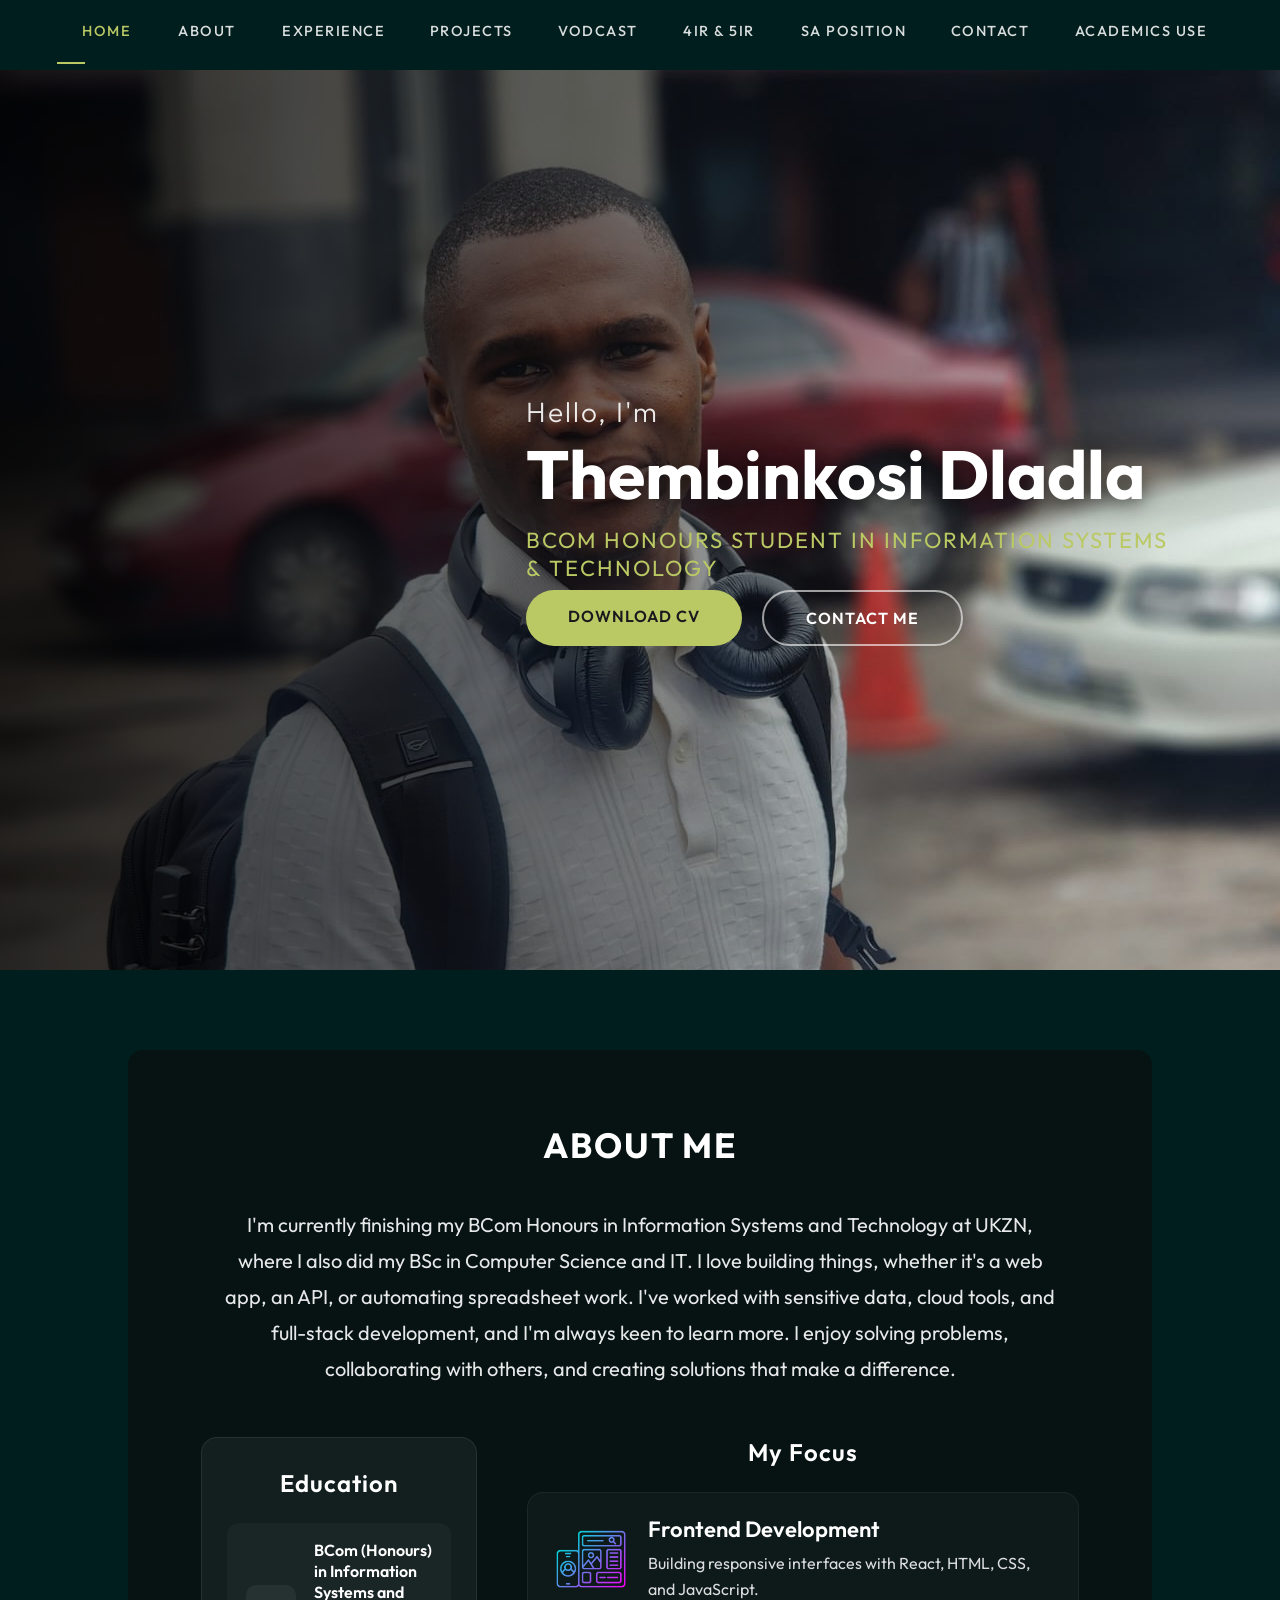
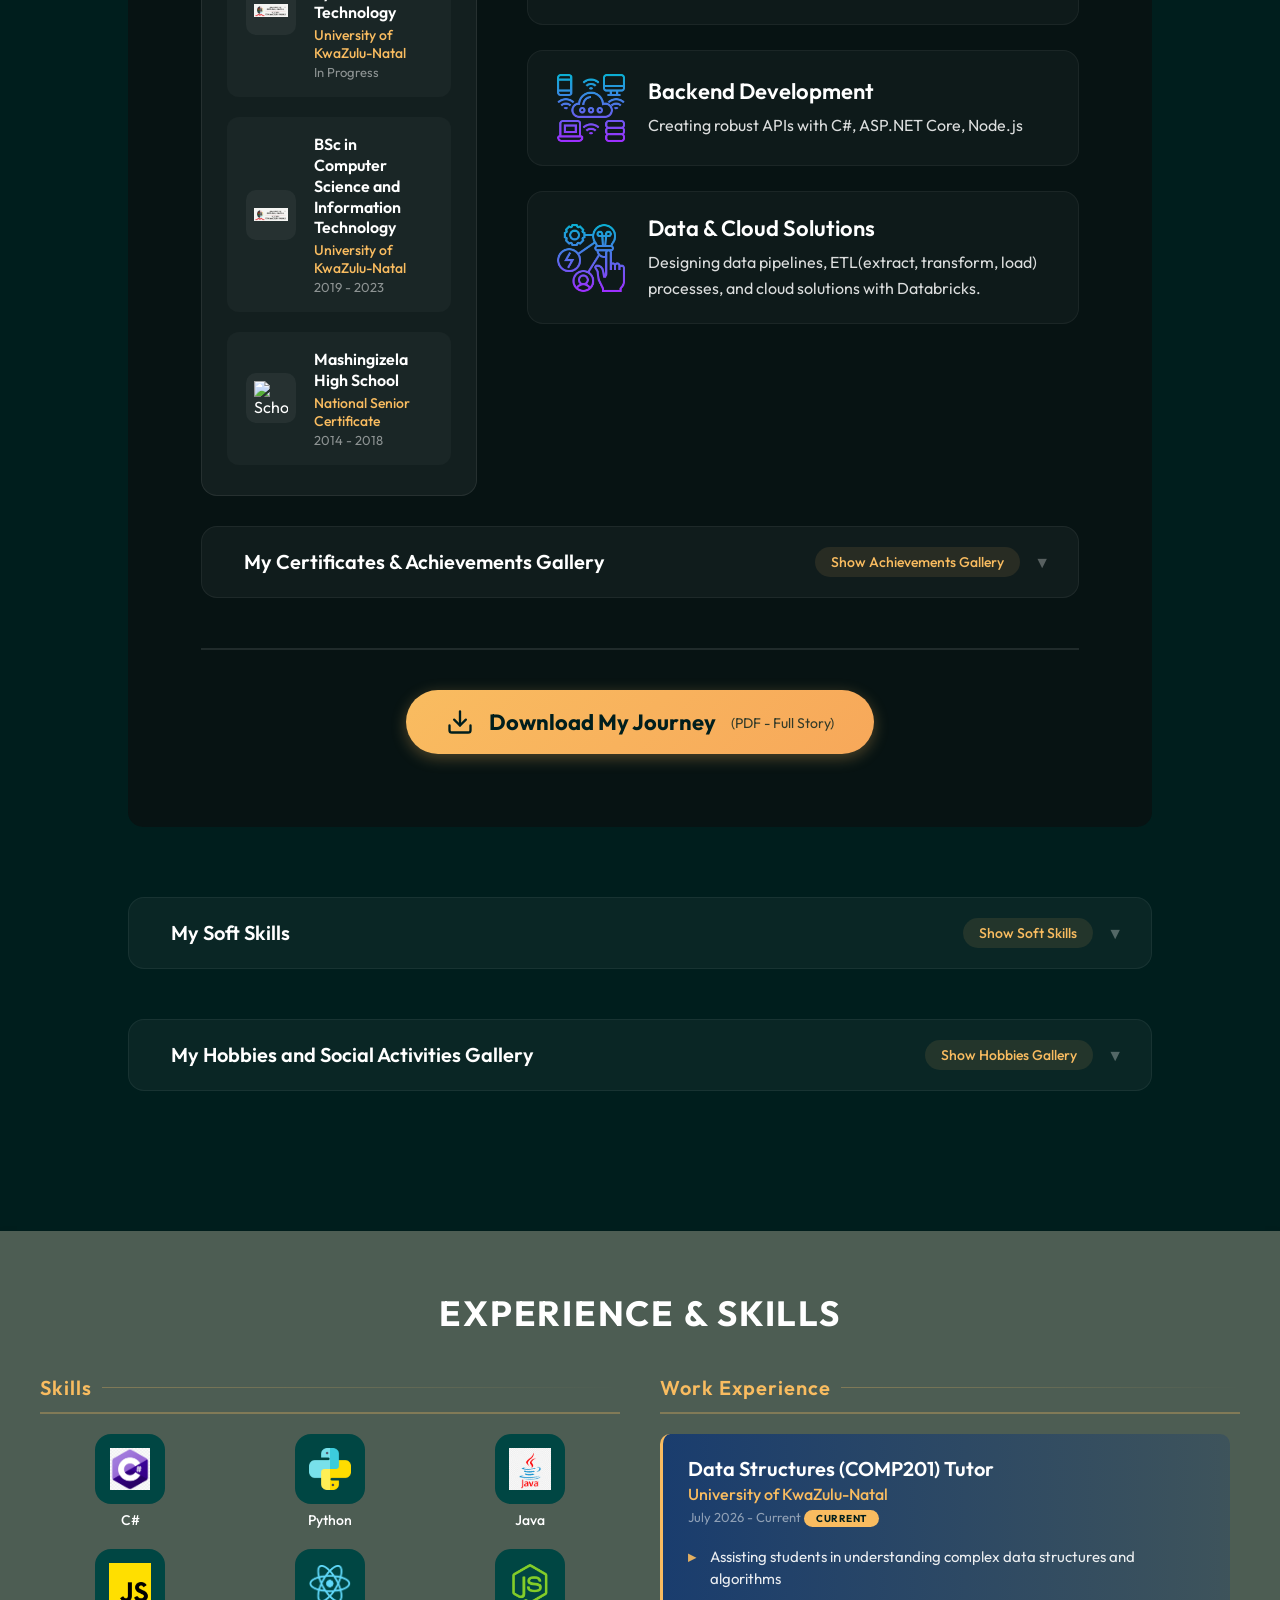
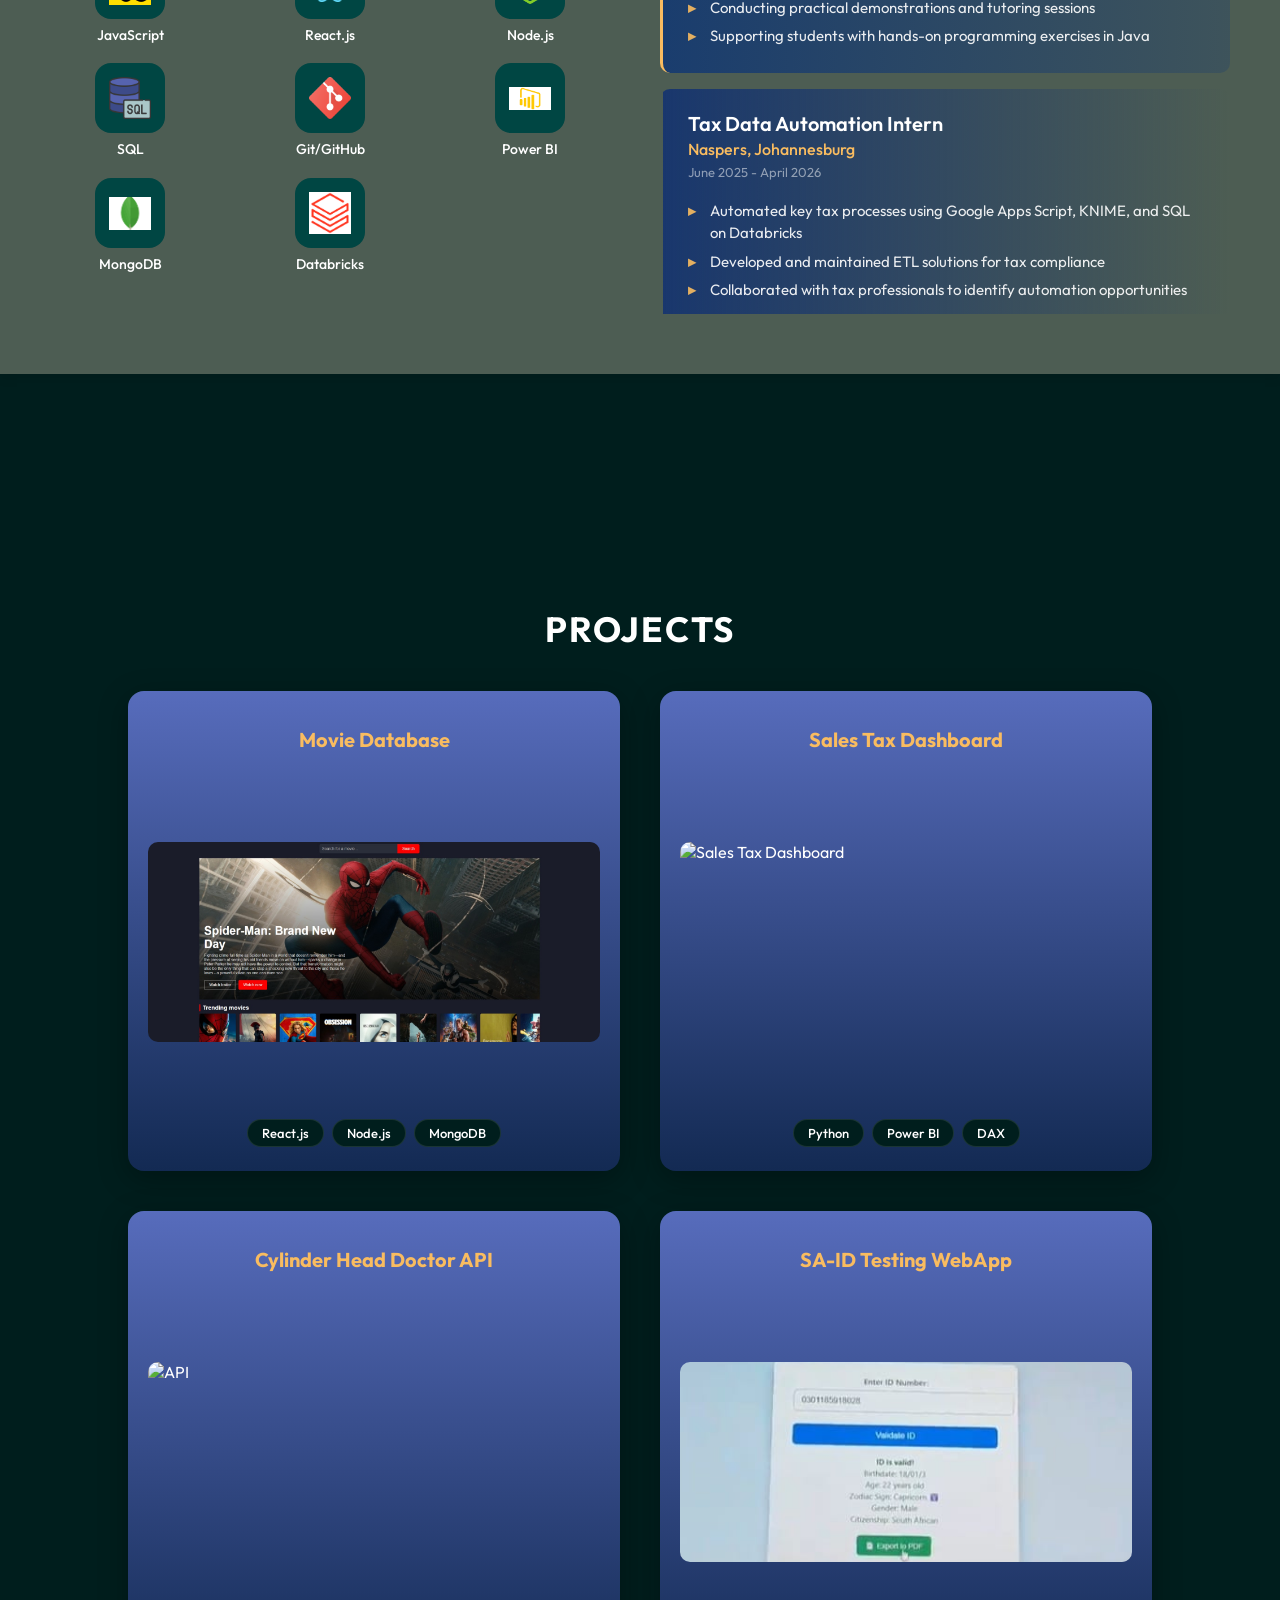
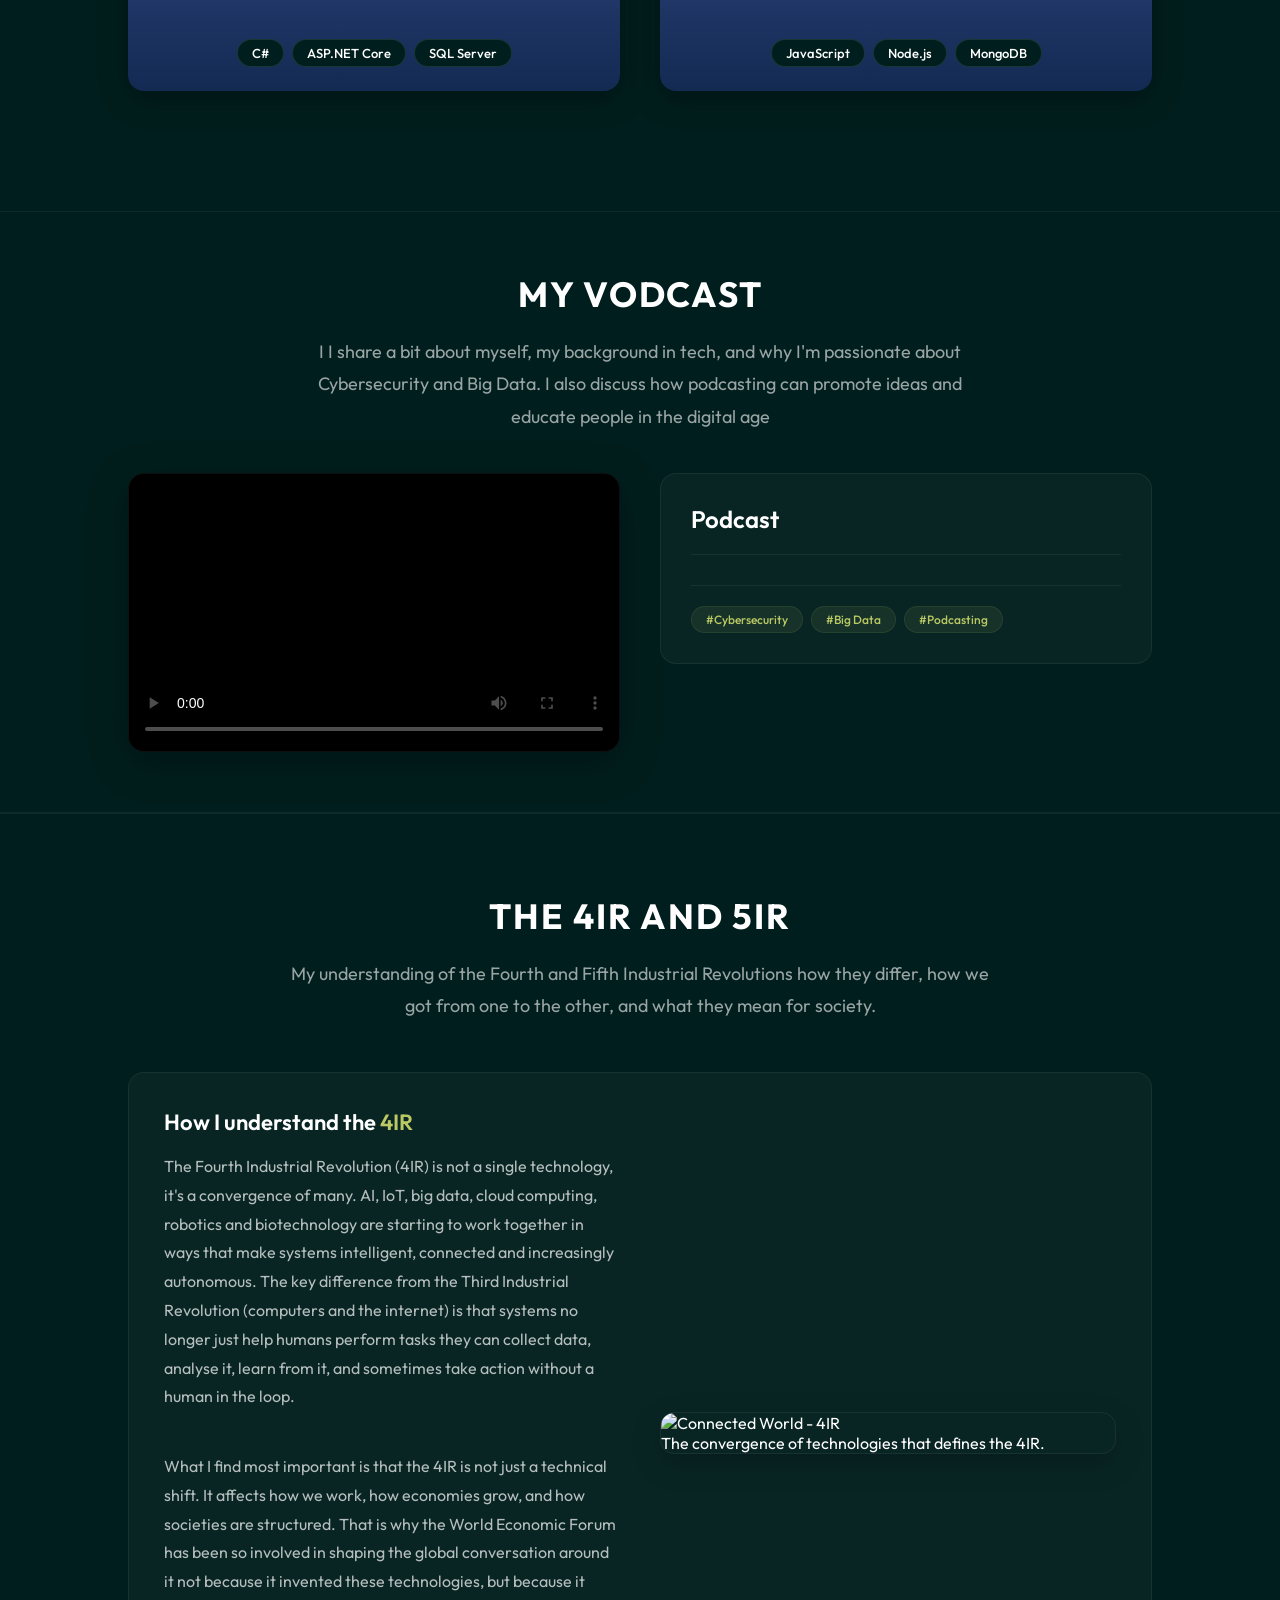
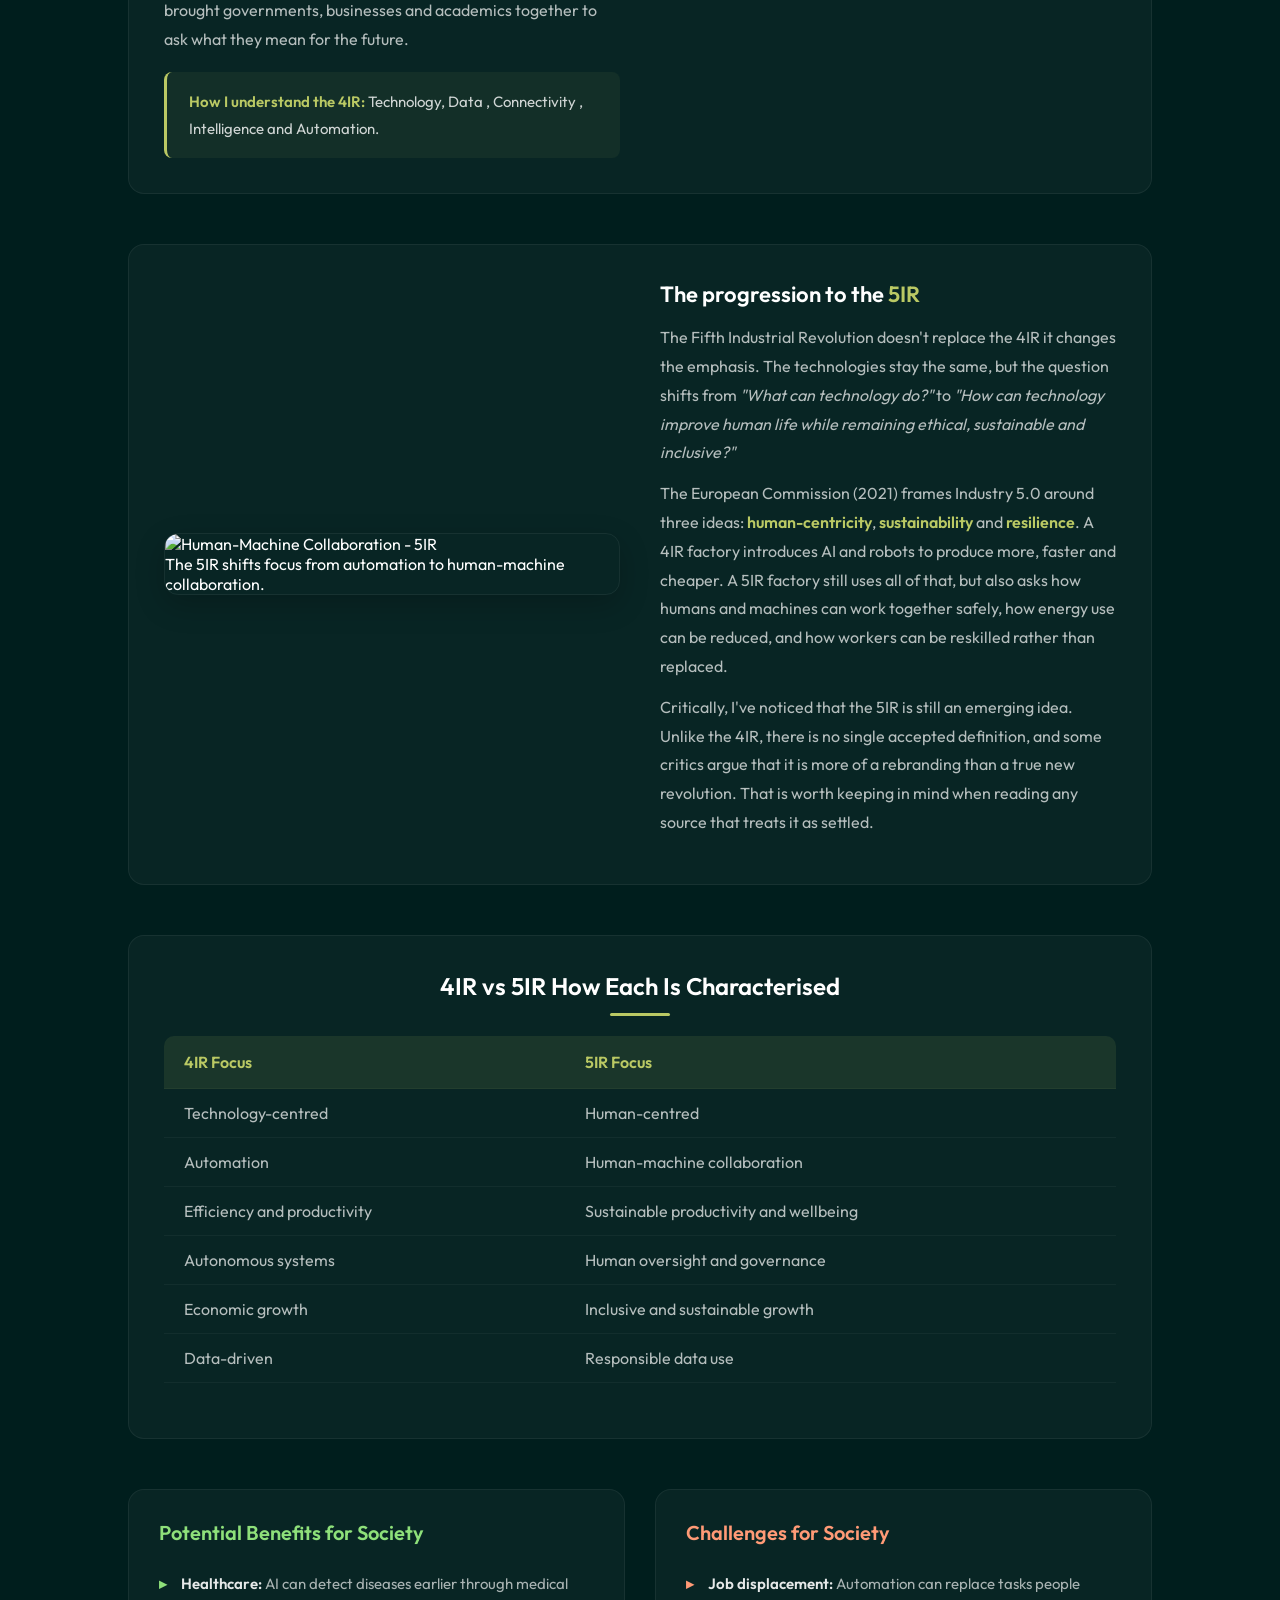
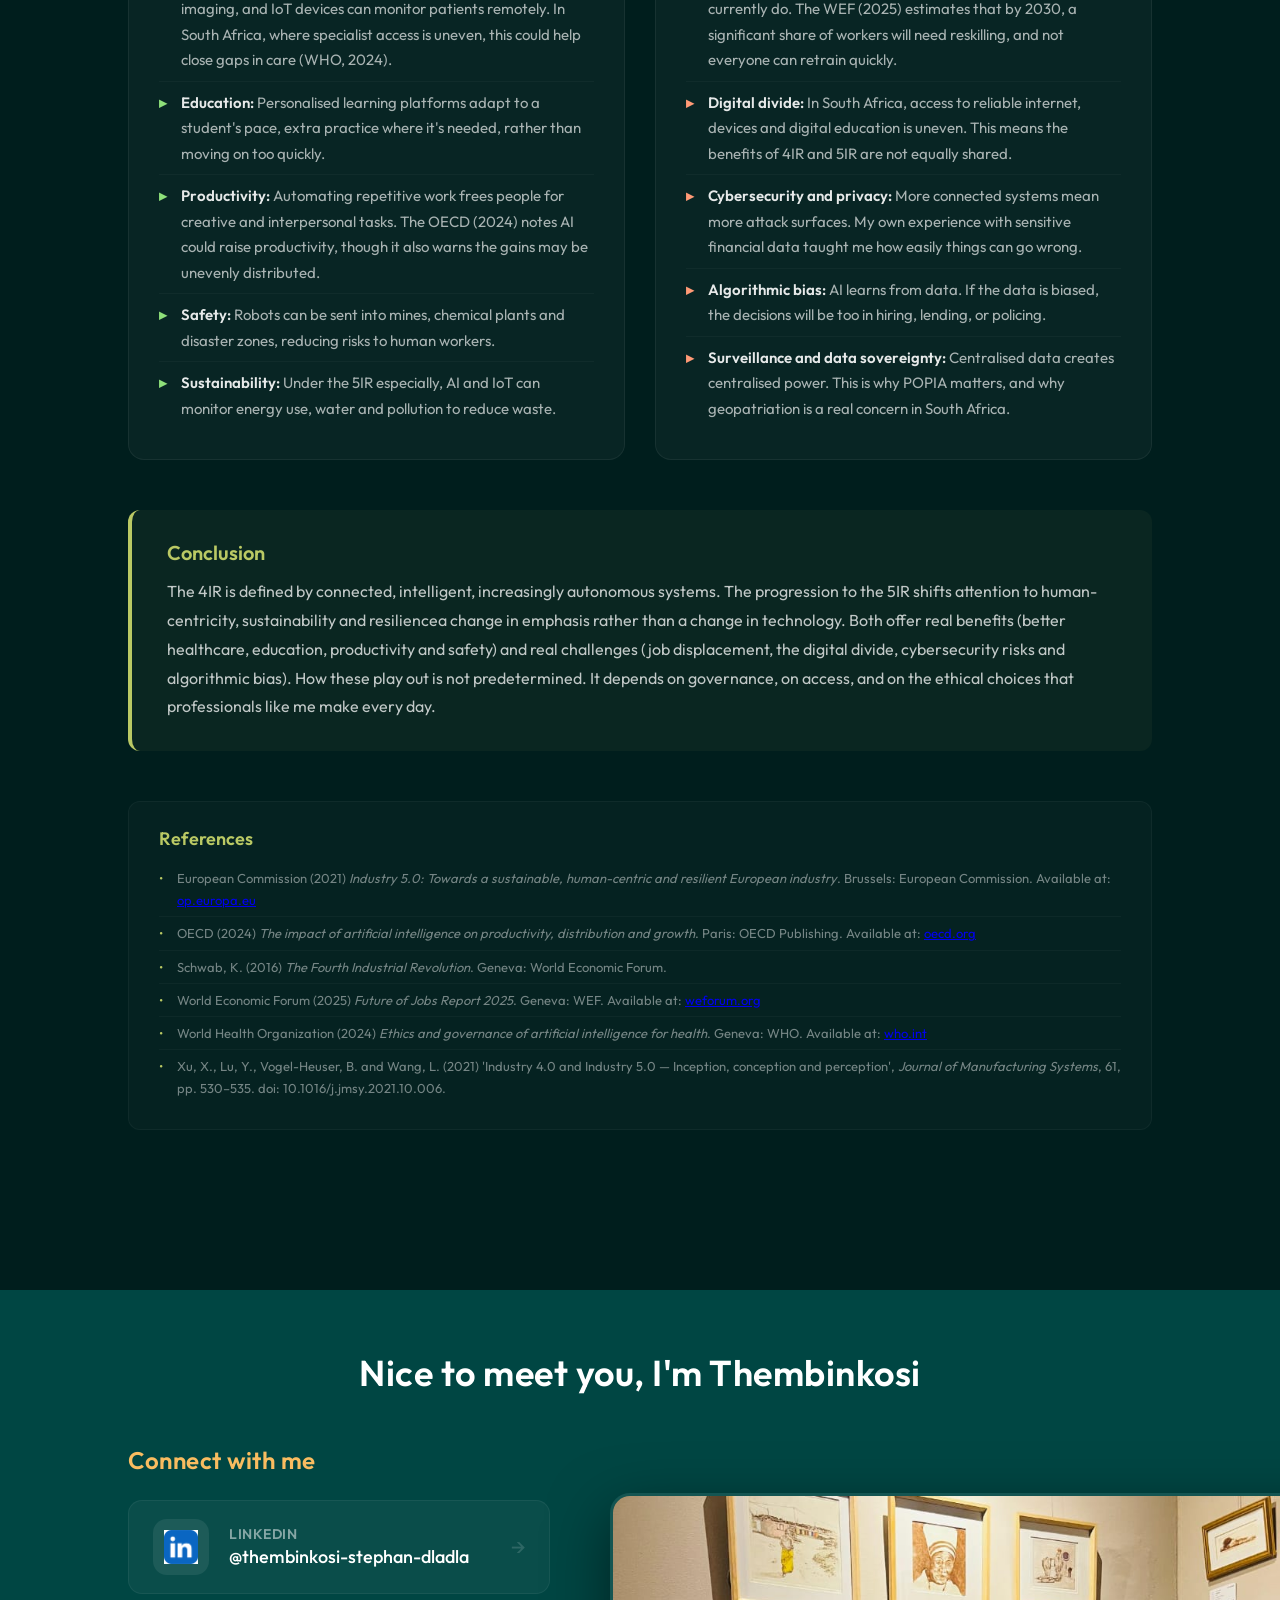
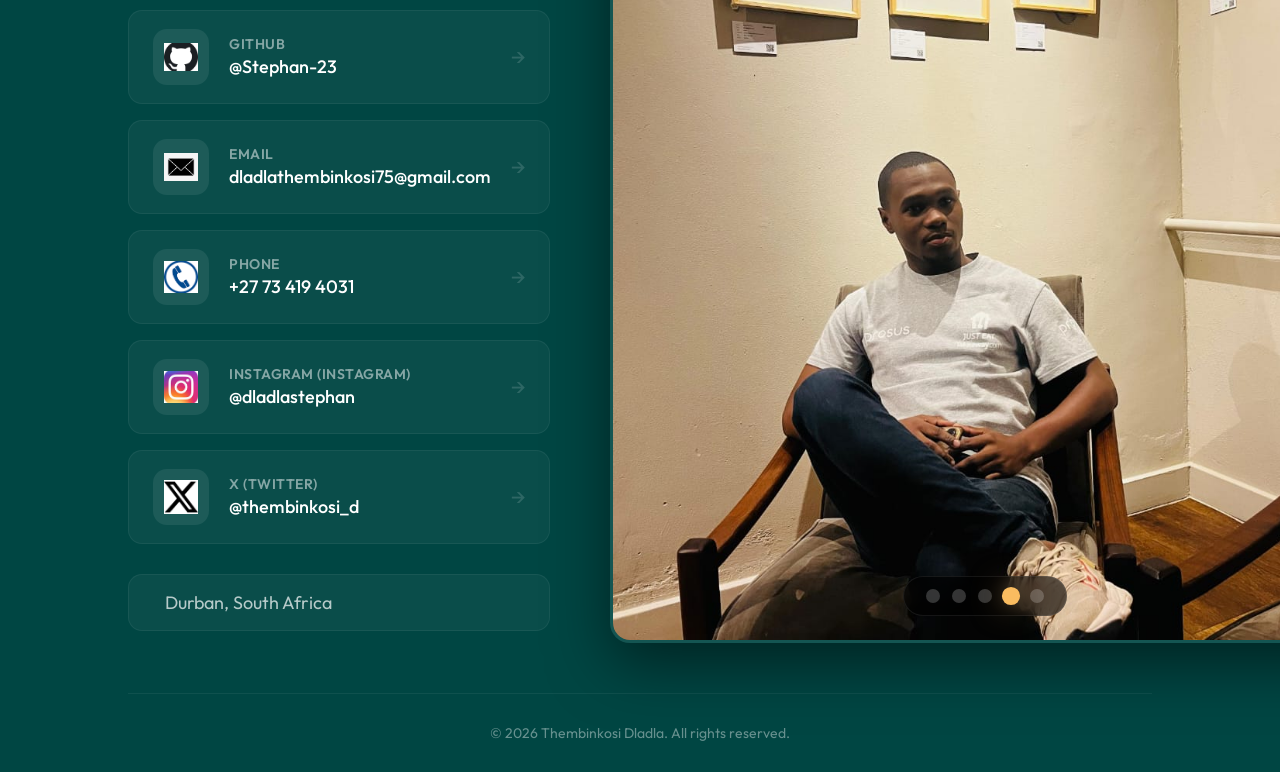
==== commit f19daab7: "feat: add the sa position page" ====
--- a/index.html
+++ b/index.html
@@ -37,6 +37,7 @@
                 <li class="nav-item"><a class="nav-link" href="#projects">Projects</a></li>
                 <li class="nav-item"><a class="nav-link" href="#vodcast">Vodcast</a></li>
                 <li class="nav-item"><a class="nav-link" href="#insights">4IR &amp; 5IR</a></li>
+                <li class="nav-item"><a class="nav-link" href="sa-4ir-5ir.html">SA Position</a></li> 
                 <li class="nav-item"><a class="nav-link" href="#contact">Contact</a></li>
                 <li class="nav-item"><a class="nav-link" href="hidden_pages/login.html">Academics Use</a></li>
                 
@@ -45,7 +46,7 @@
     </div>
 </nav>
 
-<!-- ===== HERO SECTION ===== -->  <!-- ===== HERO SECTION ===== -->
+
 <!-- ===== HERO SECTION ===== -->
 <section class="site-hero" id="home">
     <!-- Full Background Image -->
@@ -223,7 +224,7 @@
 </section>
 
 
-<!-- ===== HOBBIES SECTION ===== -->
+
 <!-- ===== TOGGLE SECTIONS ===== -->
 <section class="toggle-sections-wrapper" id="extras">
     
@@ -571,7 +572,6 @@
     </div>
 </section>
 
-<!-- ===== 4IR & 5IR SECTION (Public) ===== -->
 <!-- ===== 4IR & 5IR SECTION (Public) ===== -->
 <section class="ir-section" id="insights">
     <div class="ir-container">
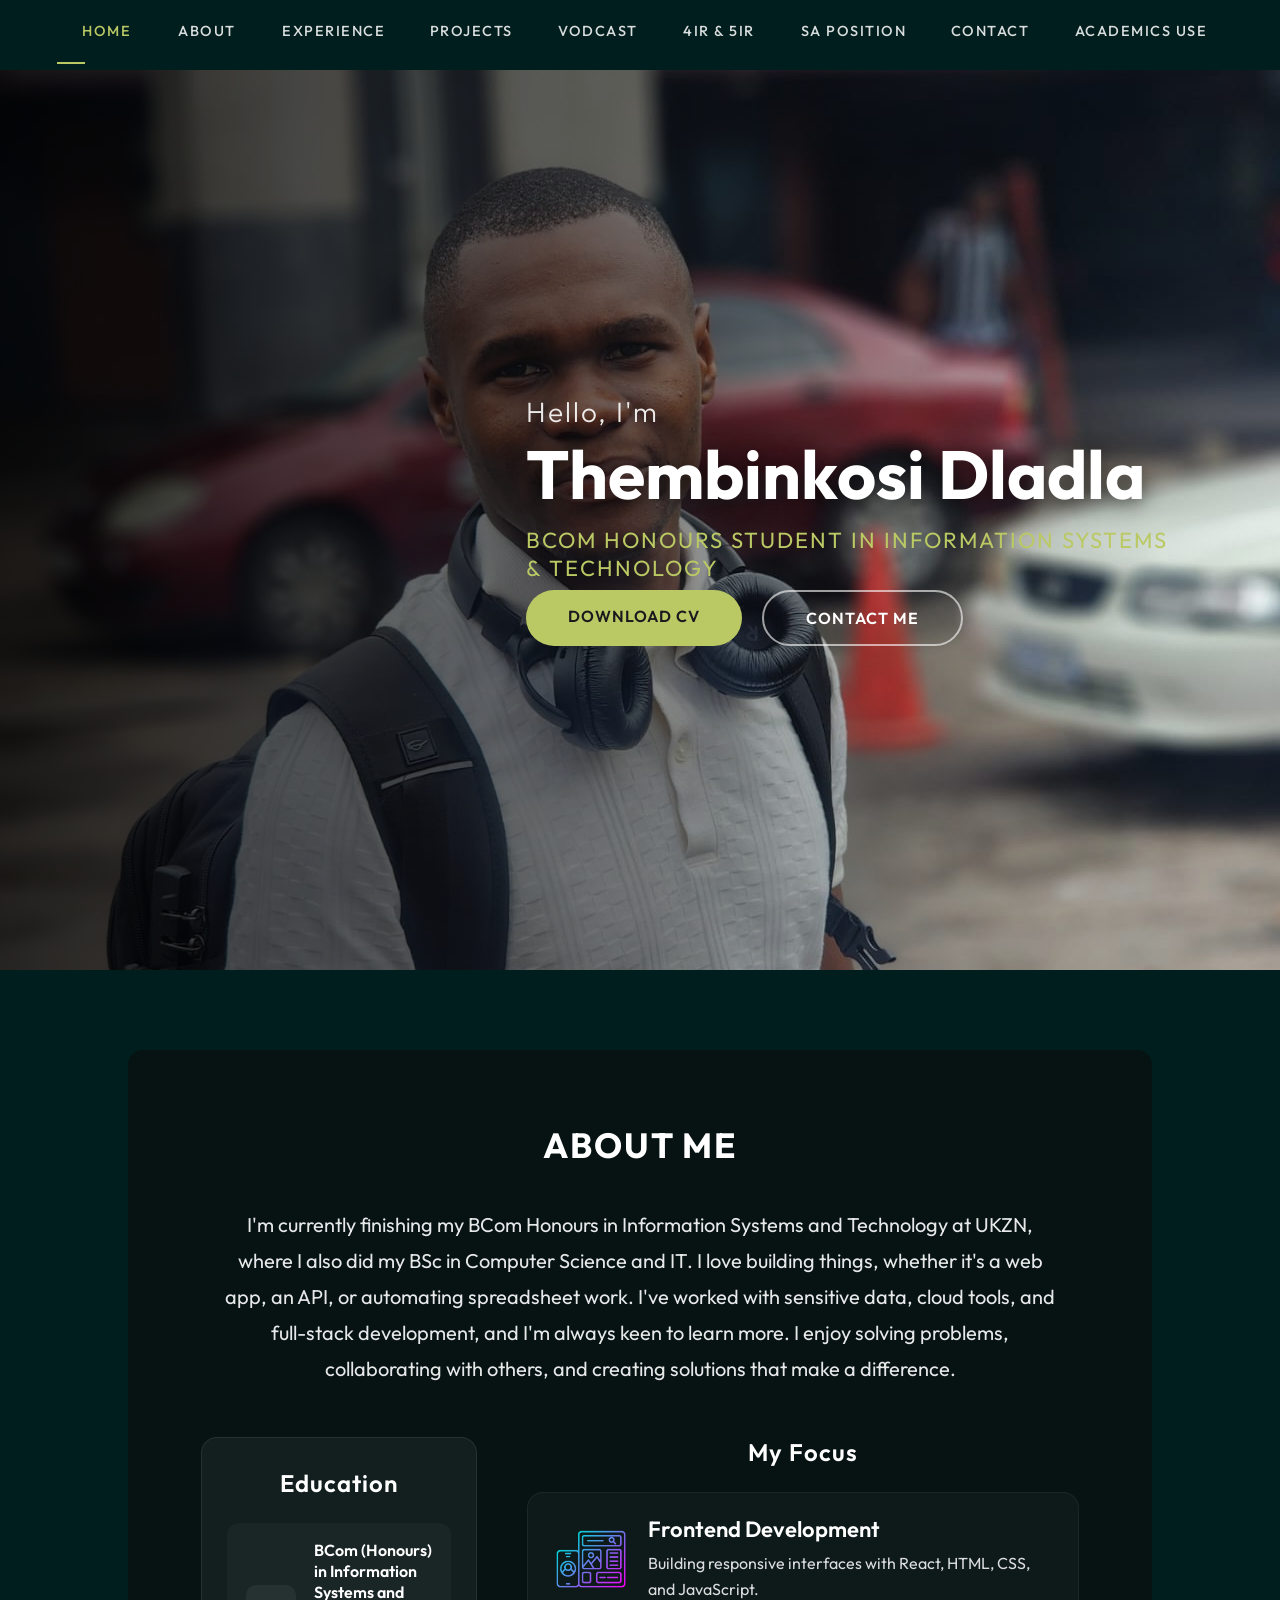
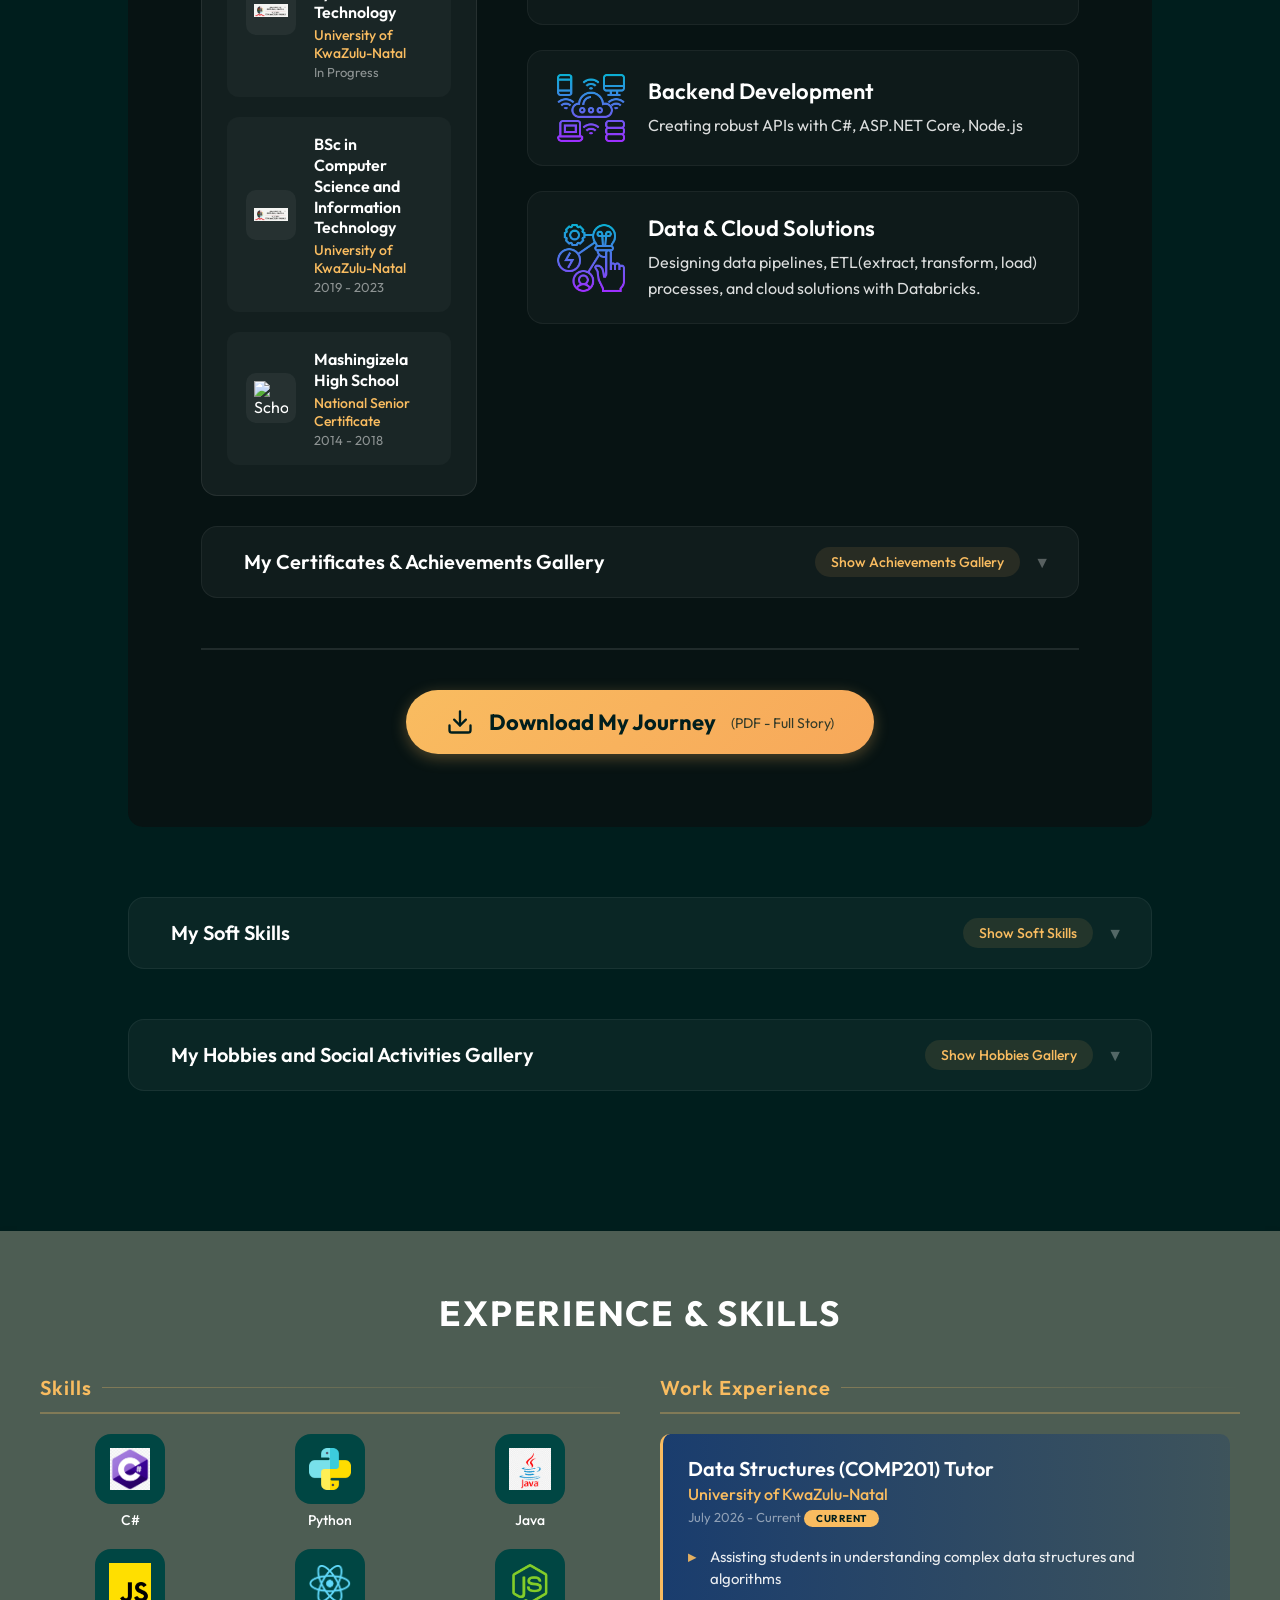
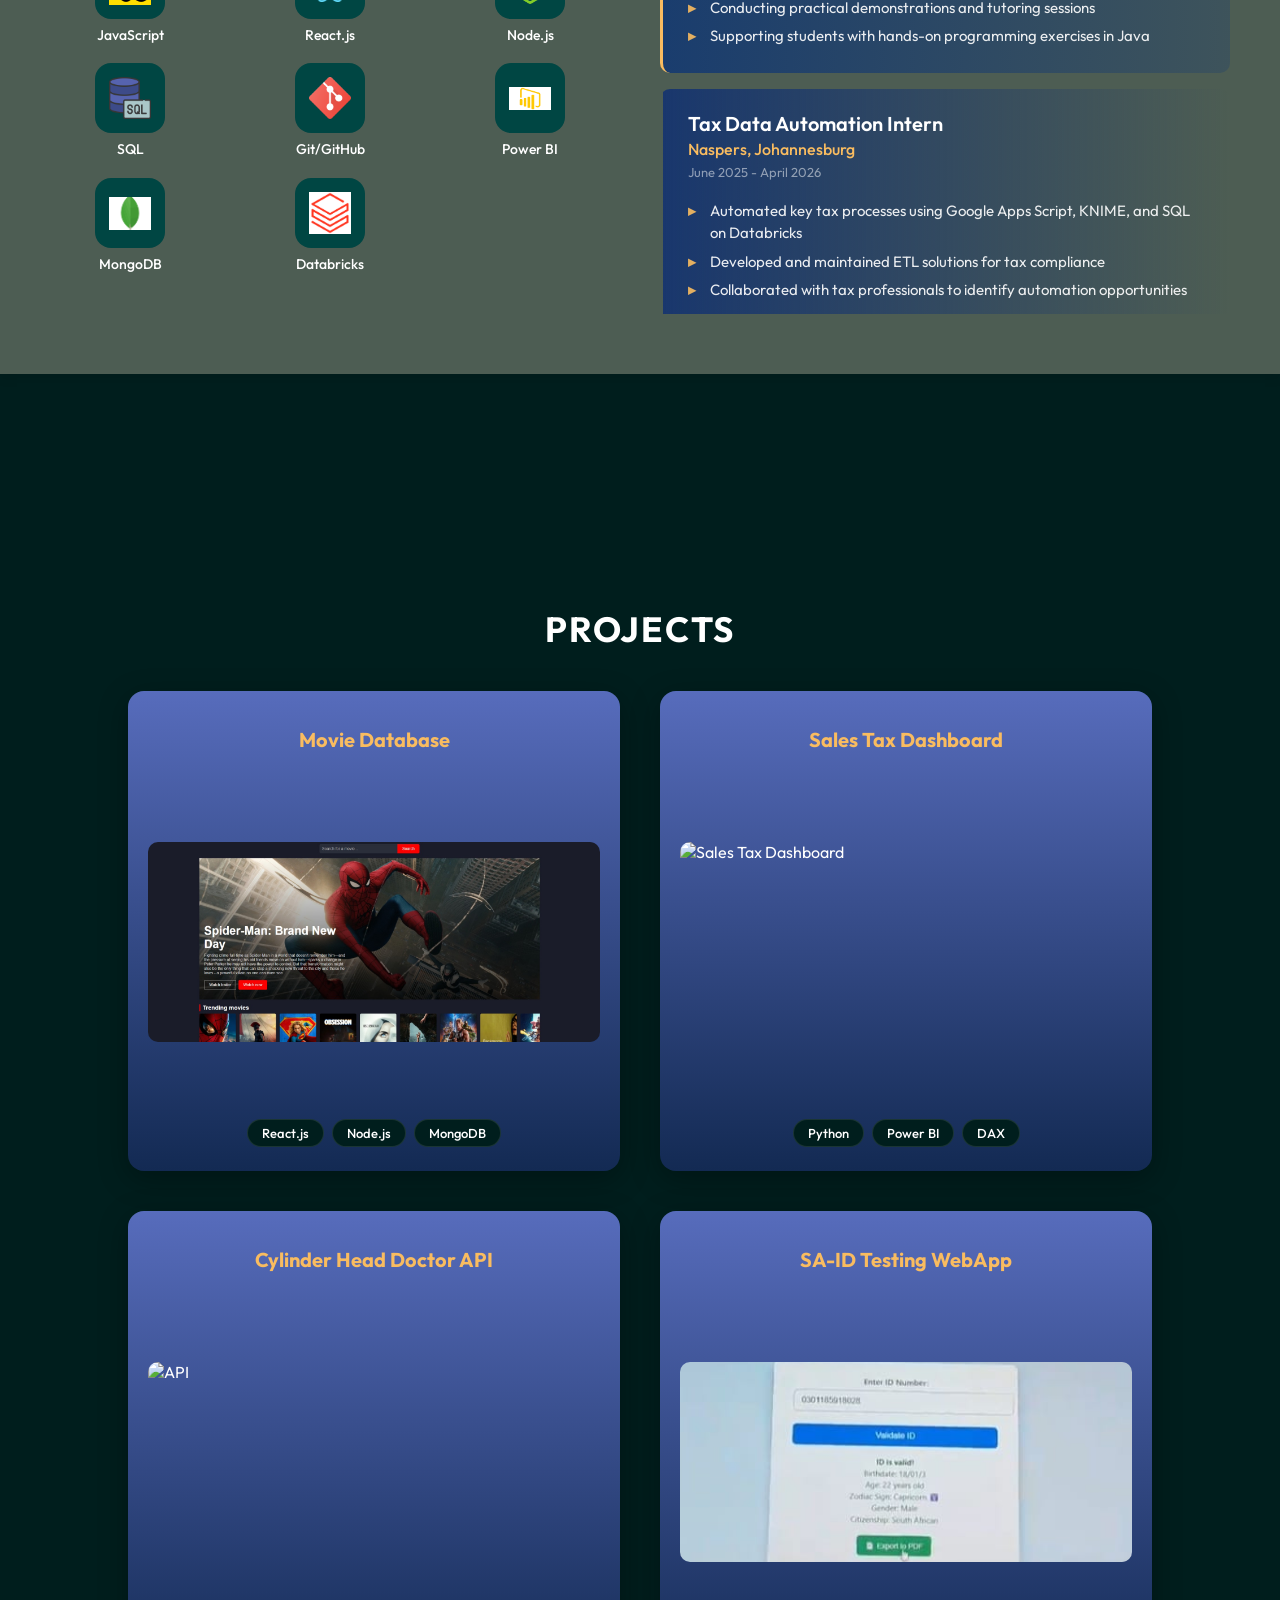
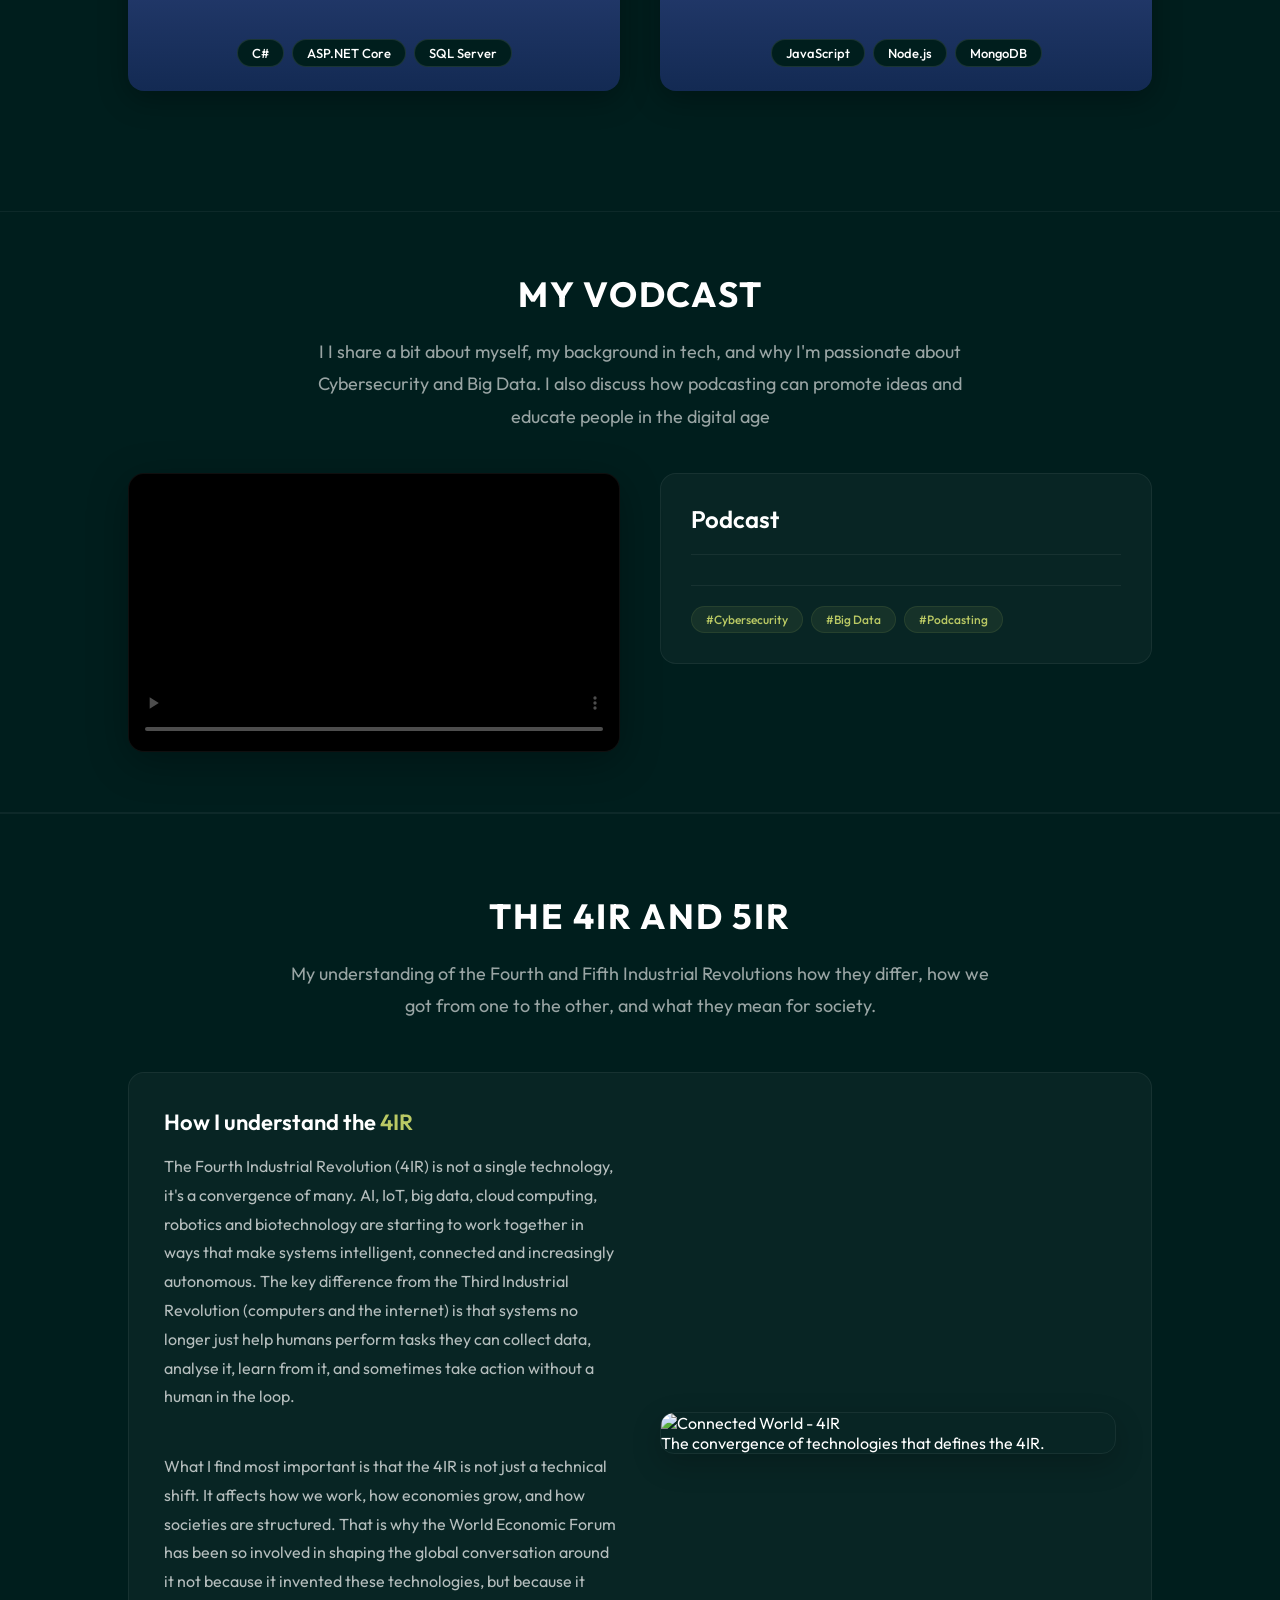
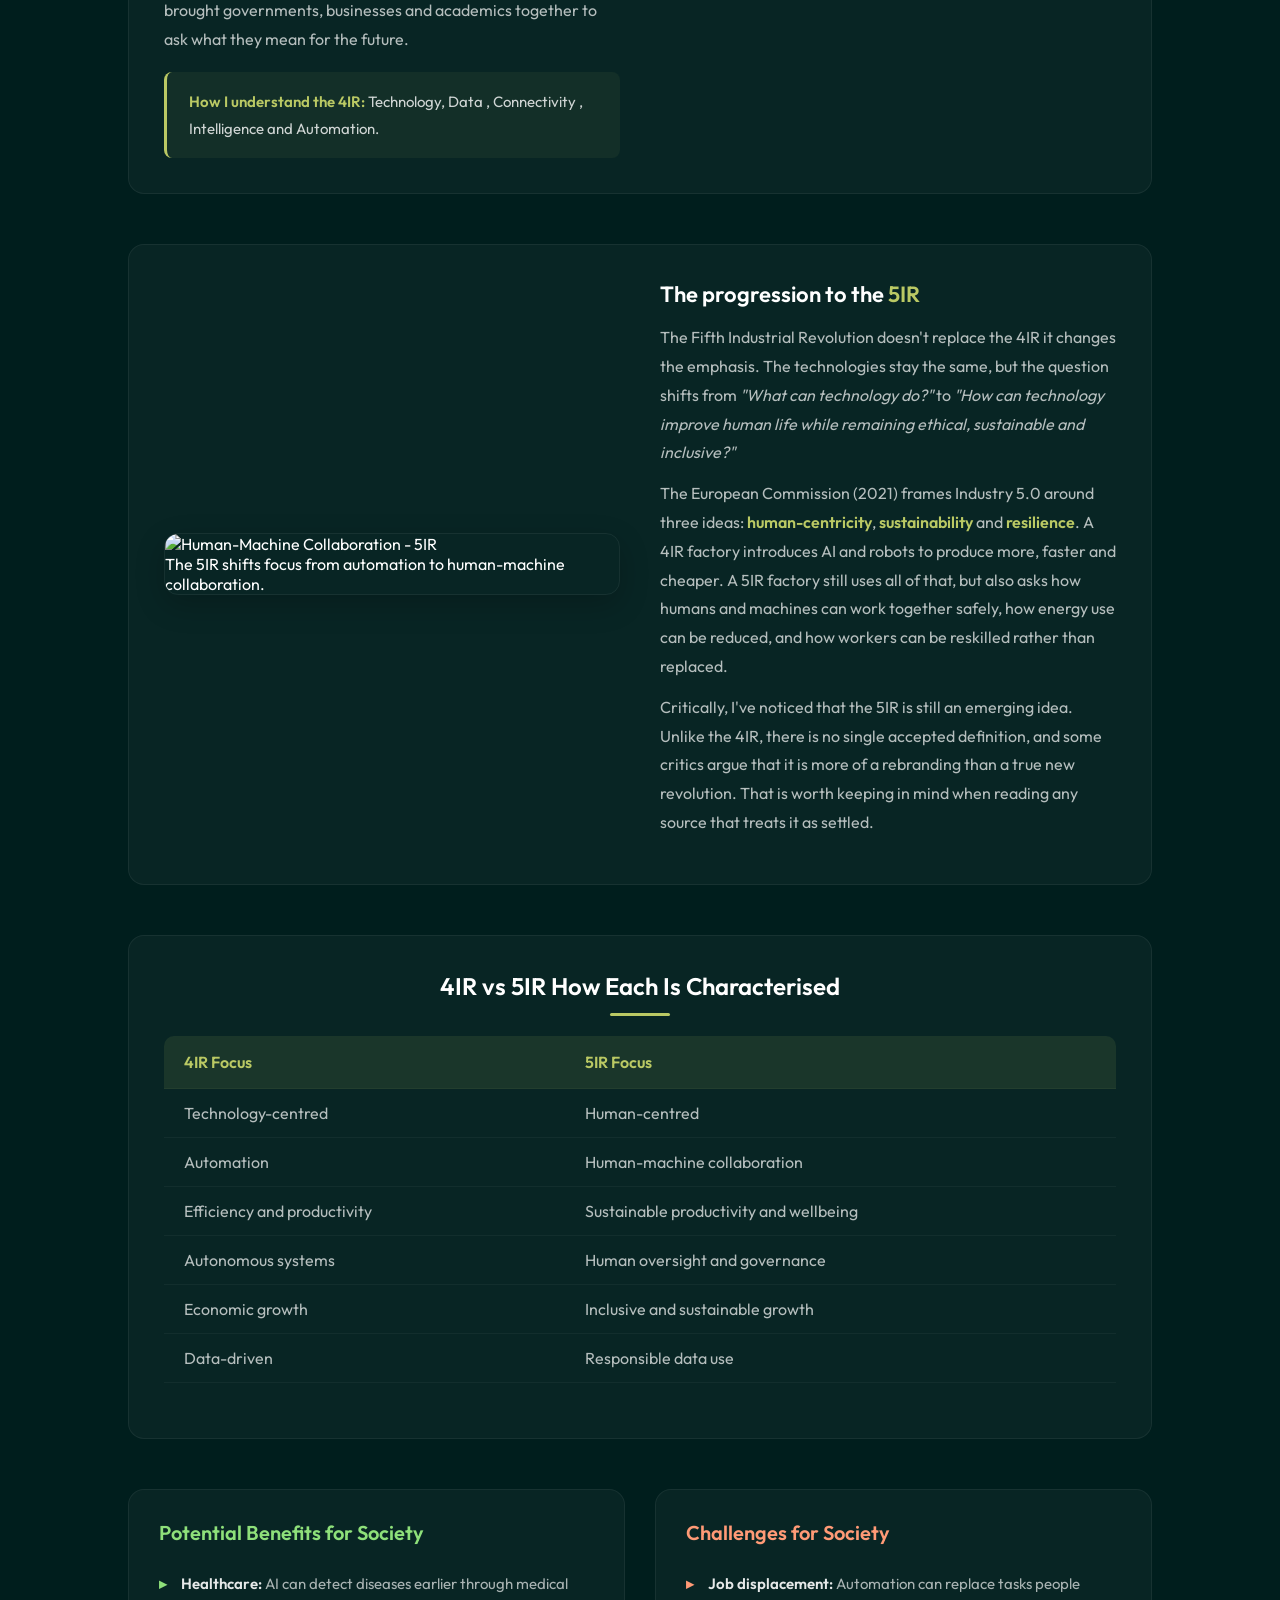
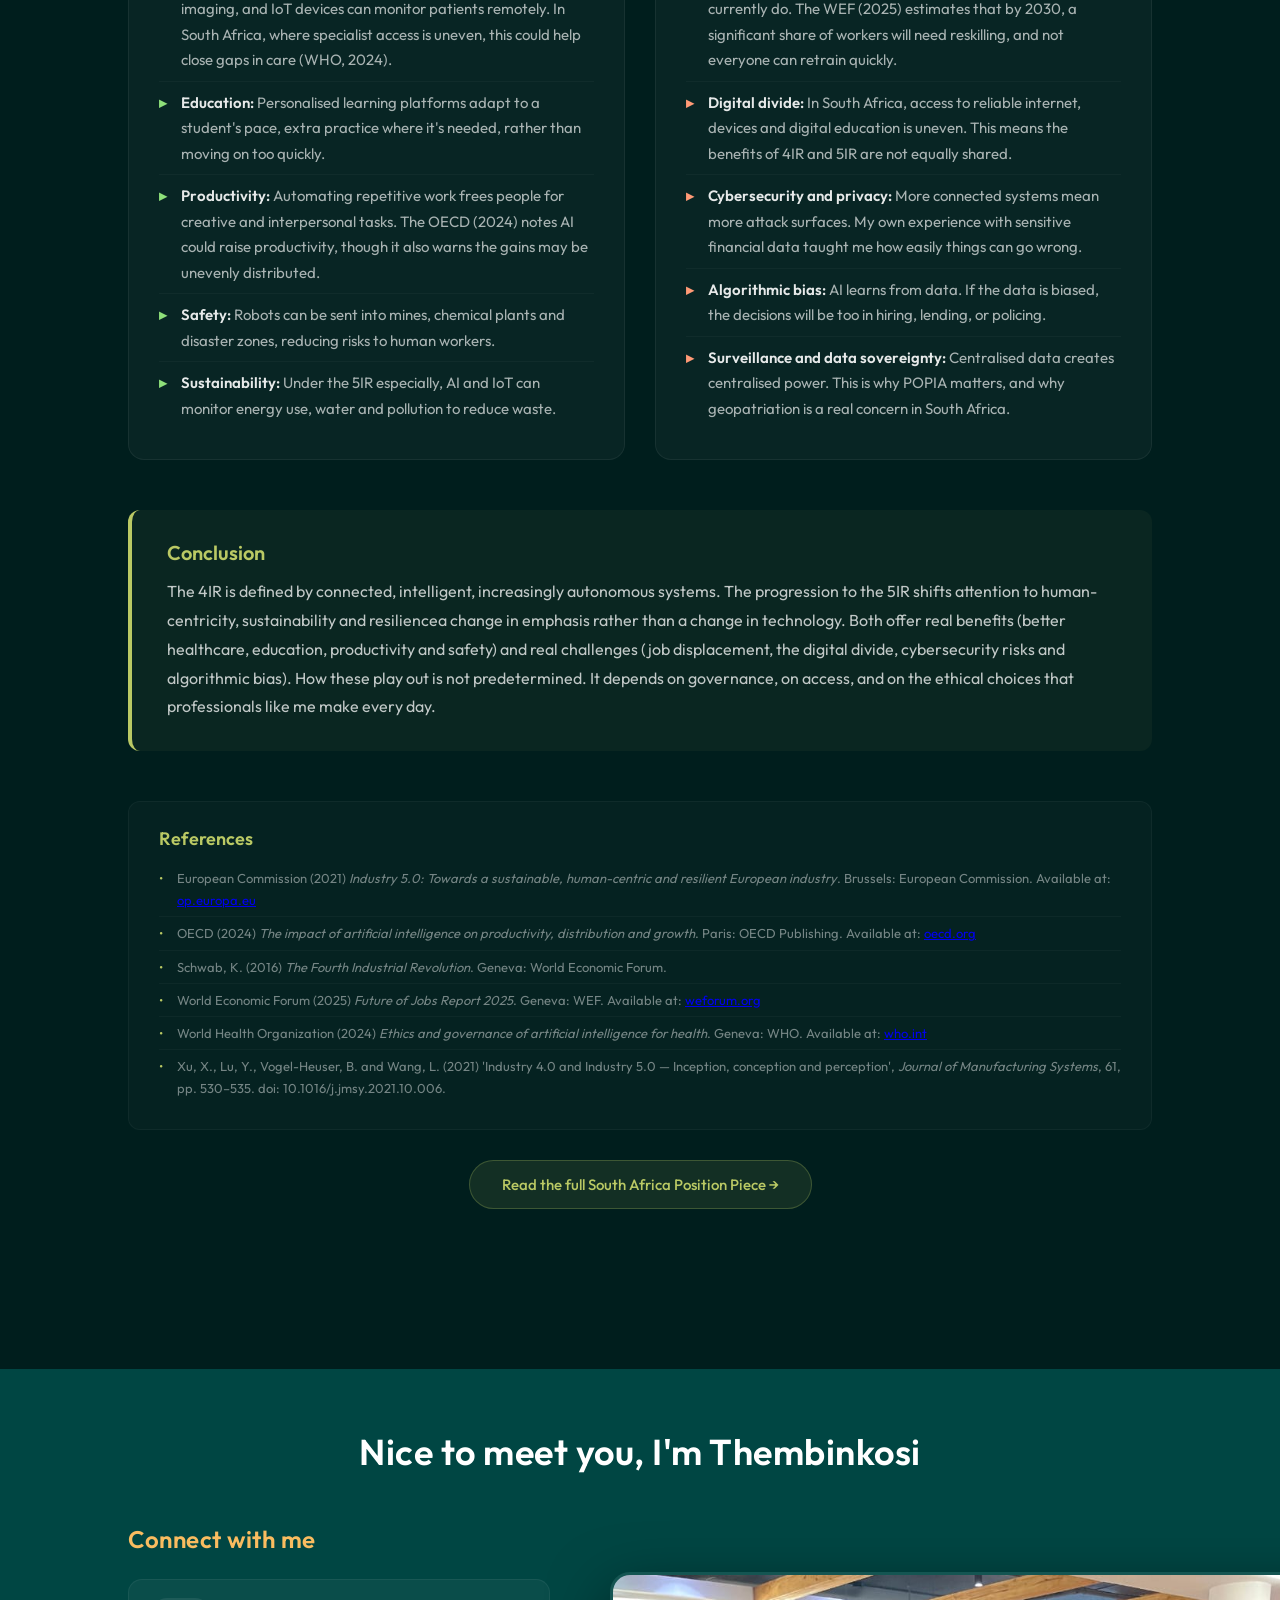
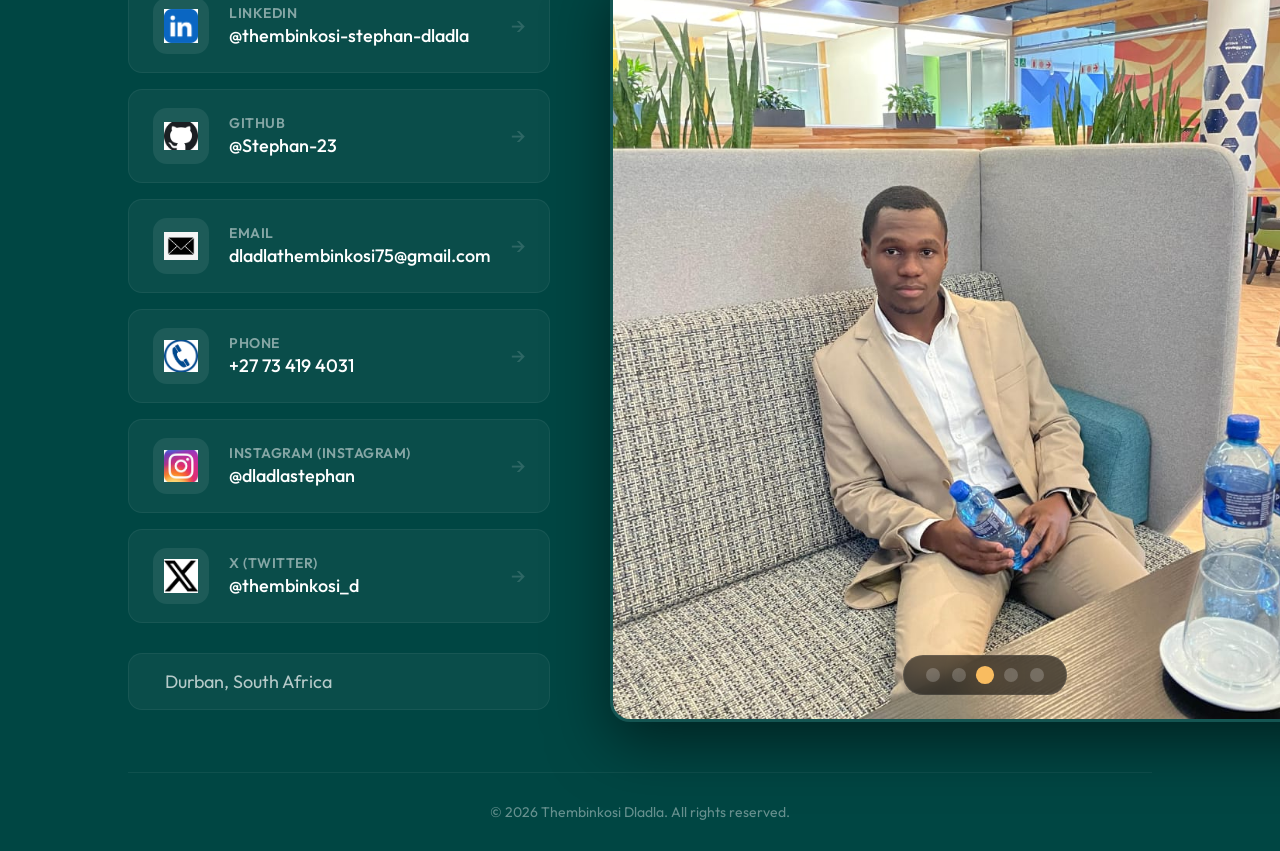
==== commit b6f299c3: "Feat: Style the sa position page" ====
--- a/index.html
+++ b/index.html
@@ -772,6 +772,12 @@
                 </li>
             </ul>
         </div>
+
+        <div class="ir-more">
+    <a href="sa-4ir-5ir.html" class="ir-more-btn">
+        Read the full South Africa Position Piece →
+    </a>
+</div>
     </div>
 </section>
 <!-- ===== CONTACT SECTION ===== -->
--- a/css/insights.css
+++ b/css/insights.css
@@ -345,6 +345,29 @@
     }
 }
 
+.ir-more {
+    text-align: center;
+    margin-top: 30px;
+}
+
+.ir-more-btn {
+    display: inline-block;
+    padding: 14px 32px;
+    background: rgba(186, 201, 100, 0.1);
+    border: 1px solid rgba(186, 201, 100, 0.25);
+    border-radius: 50px;
+    color: #bac964;
+    text-decoration: none;
+    font-size: 15px;
+    font-weight: 500;
+    transition: all 0.3s ease;
+}
+
+.ir-more-btn:hover {
+    background: rgba(186, 201, 100, 0.2);
+    border-color: #bac964;
+    transform: translateY(-2px);
+}
 @media screen and (max-width: 480px) {
     .ir-section {
         padding: 40px 4%;
@@ -396,4 +419,4 @@
     .ir-references ul li {
         font-size: 12px;
     }
-}+}
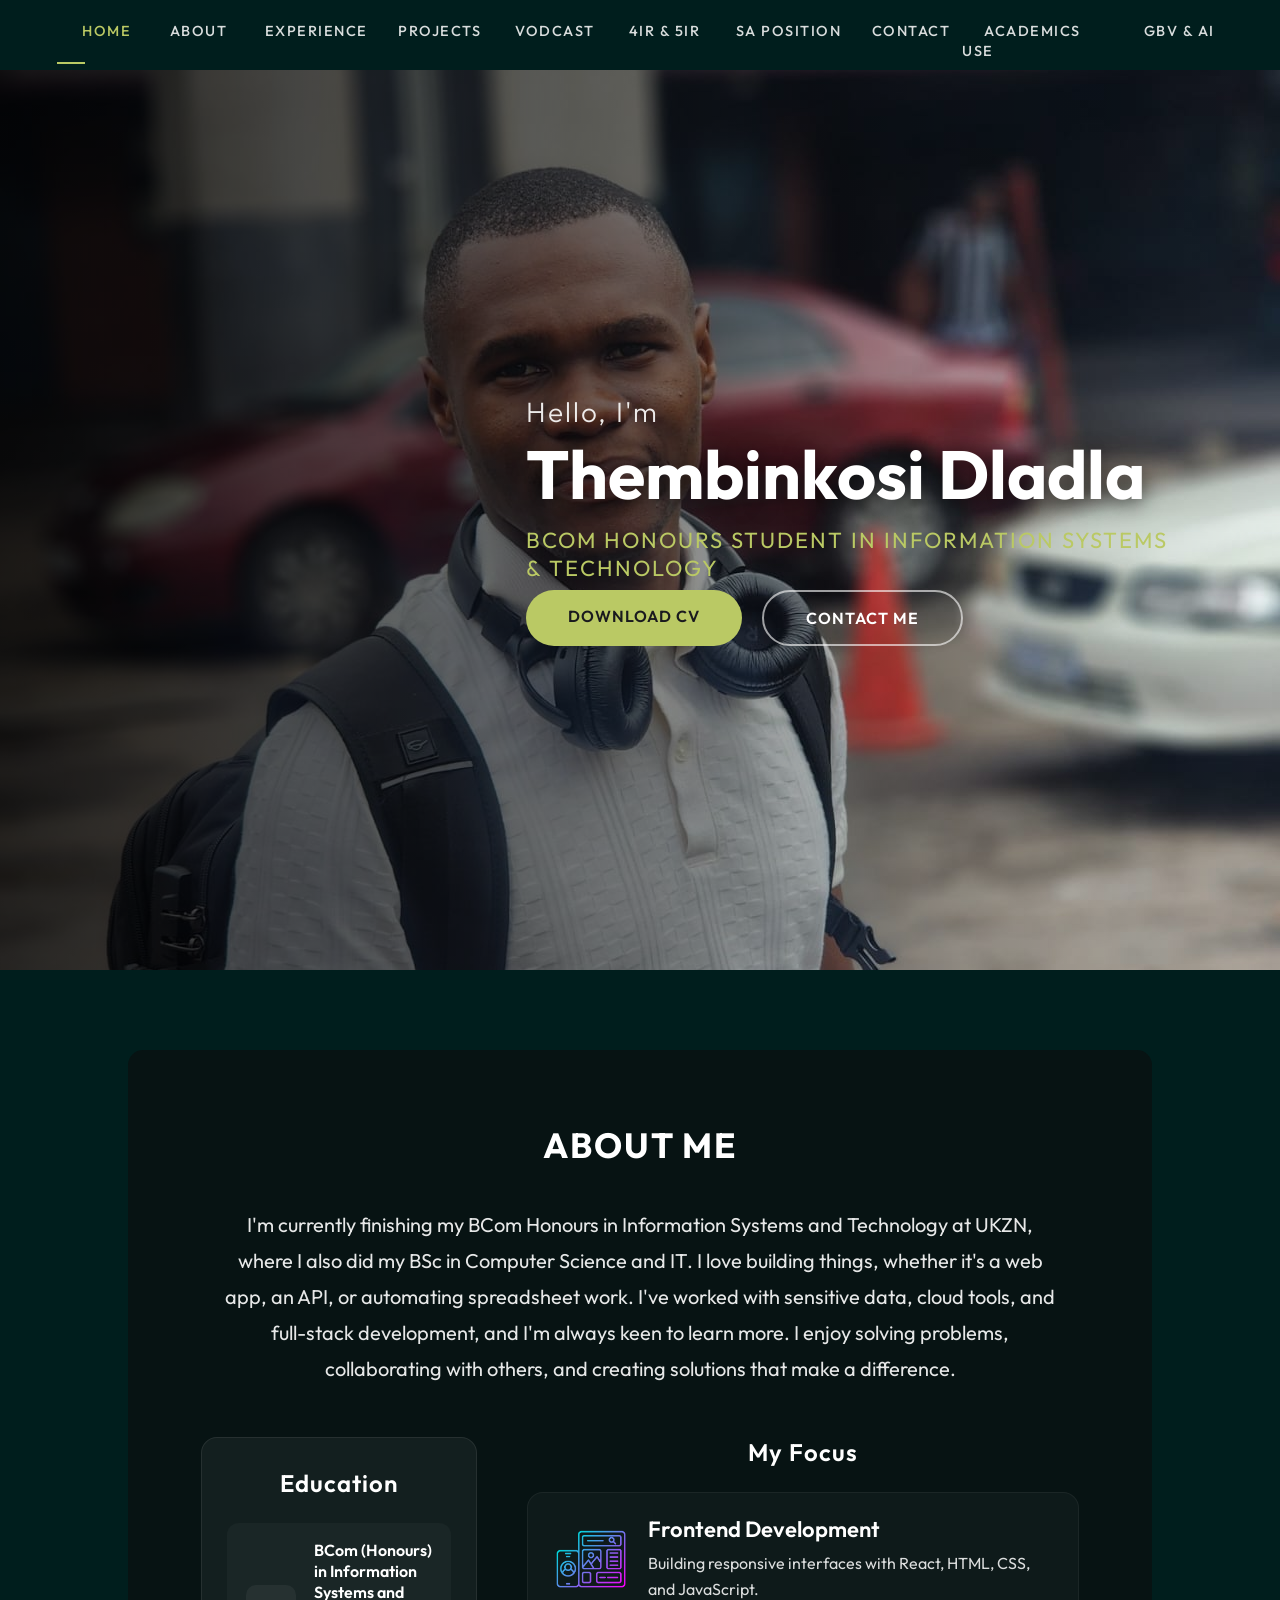
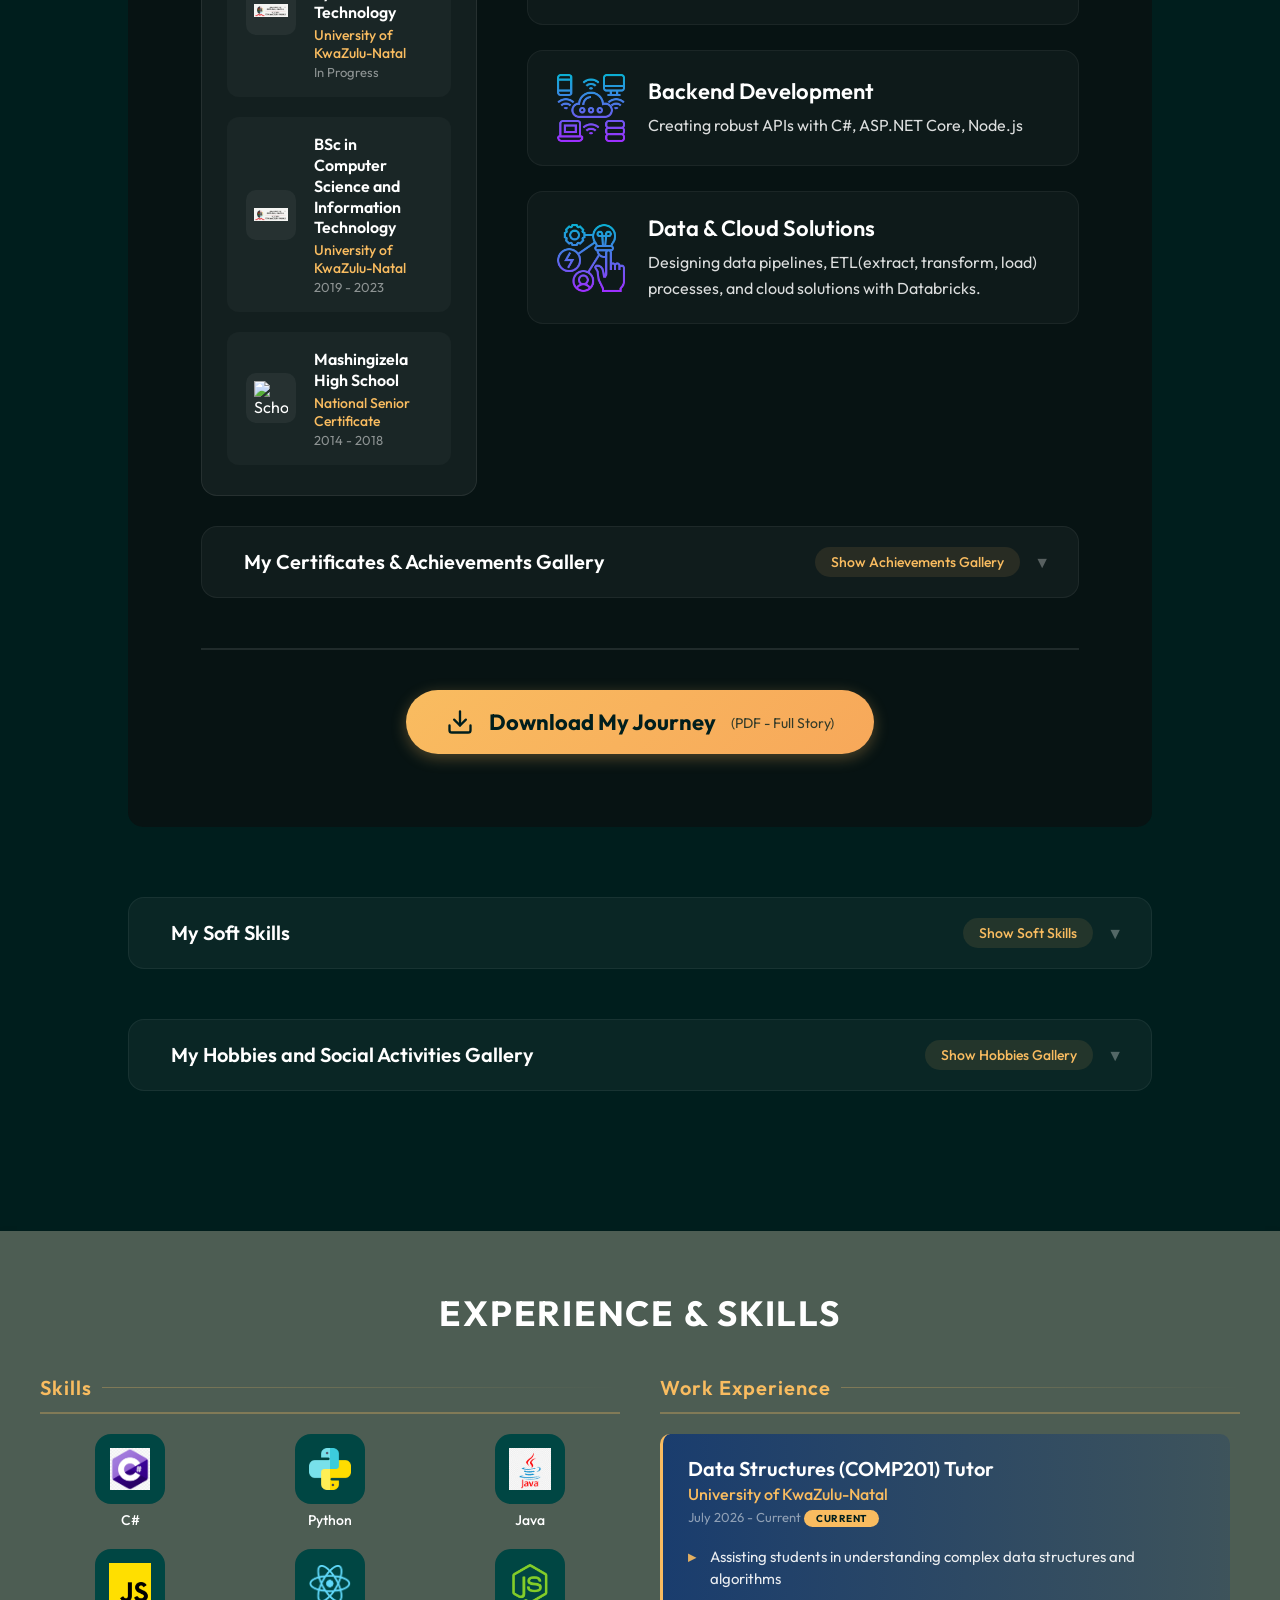
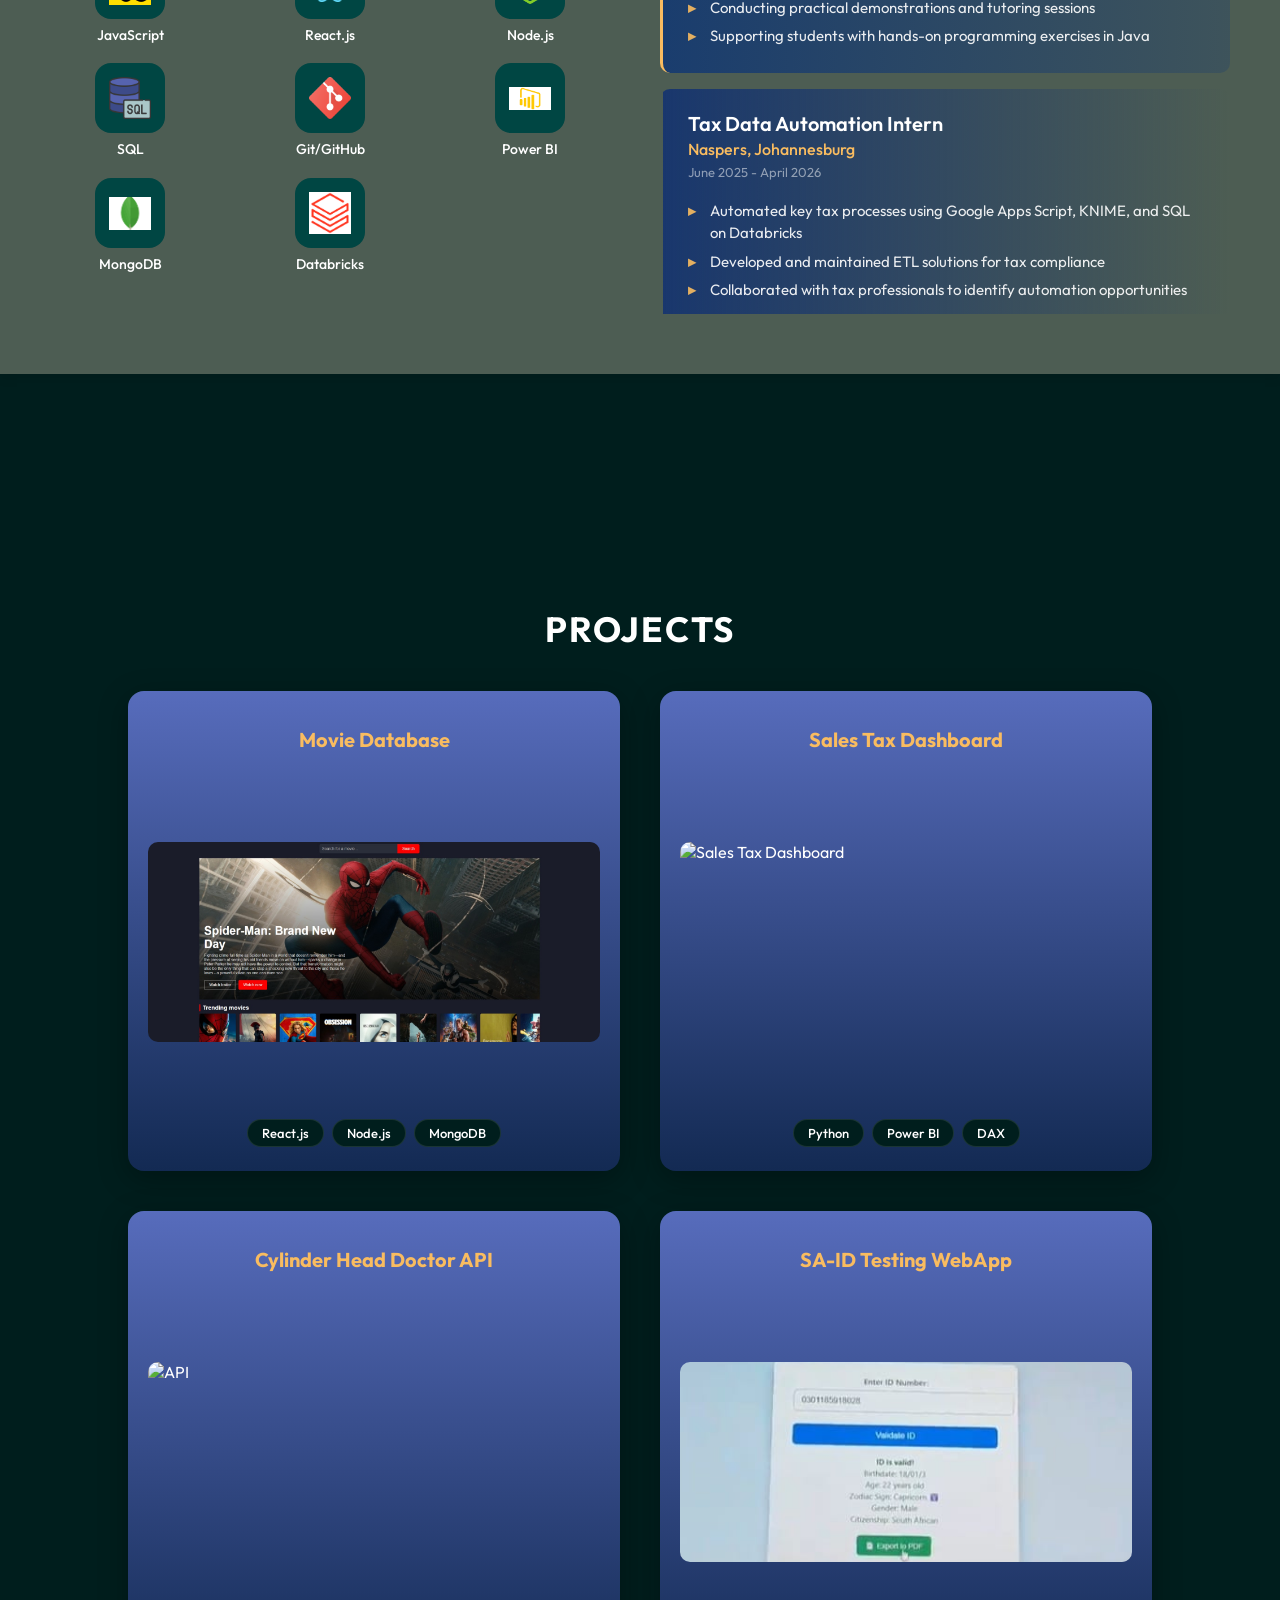
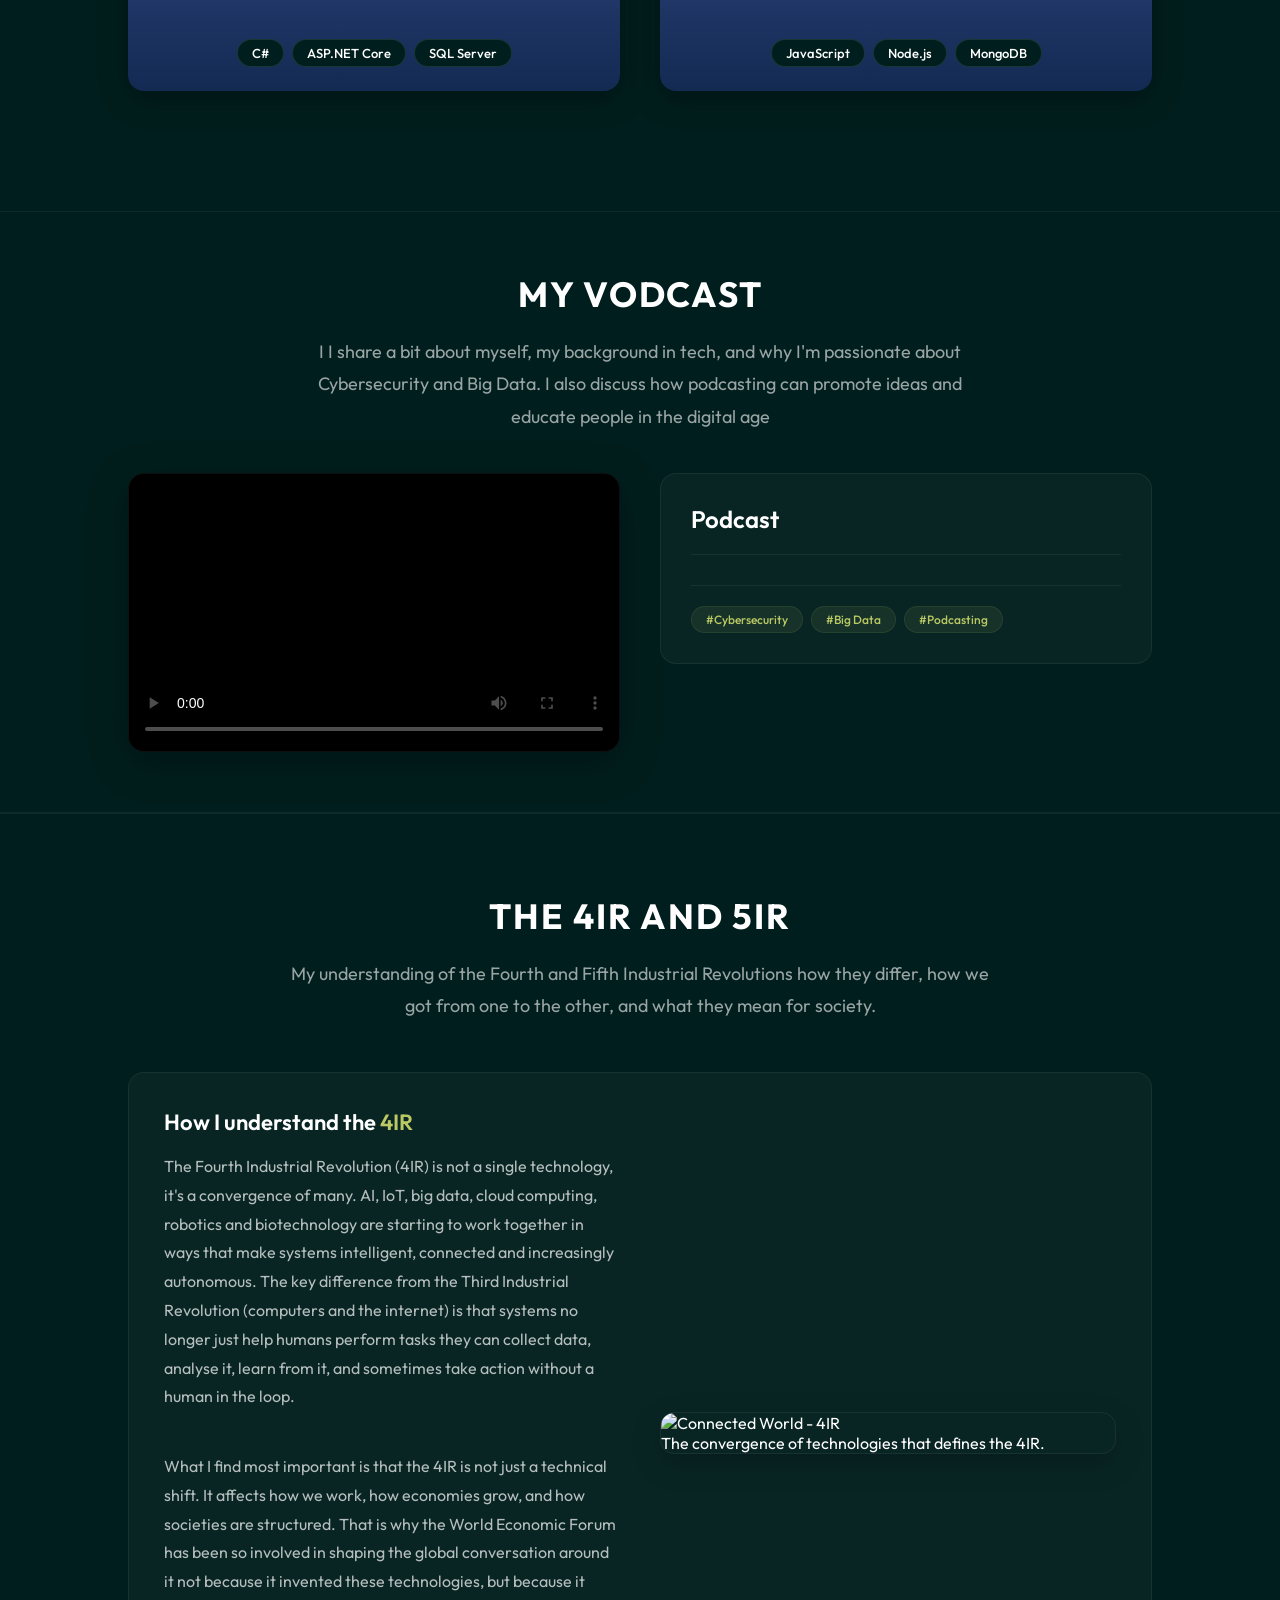
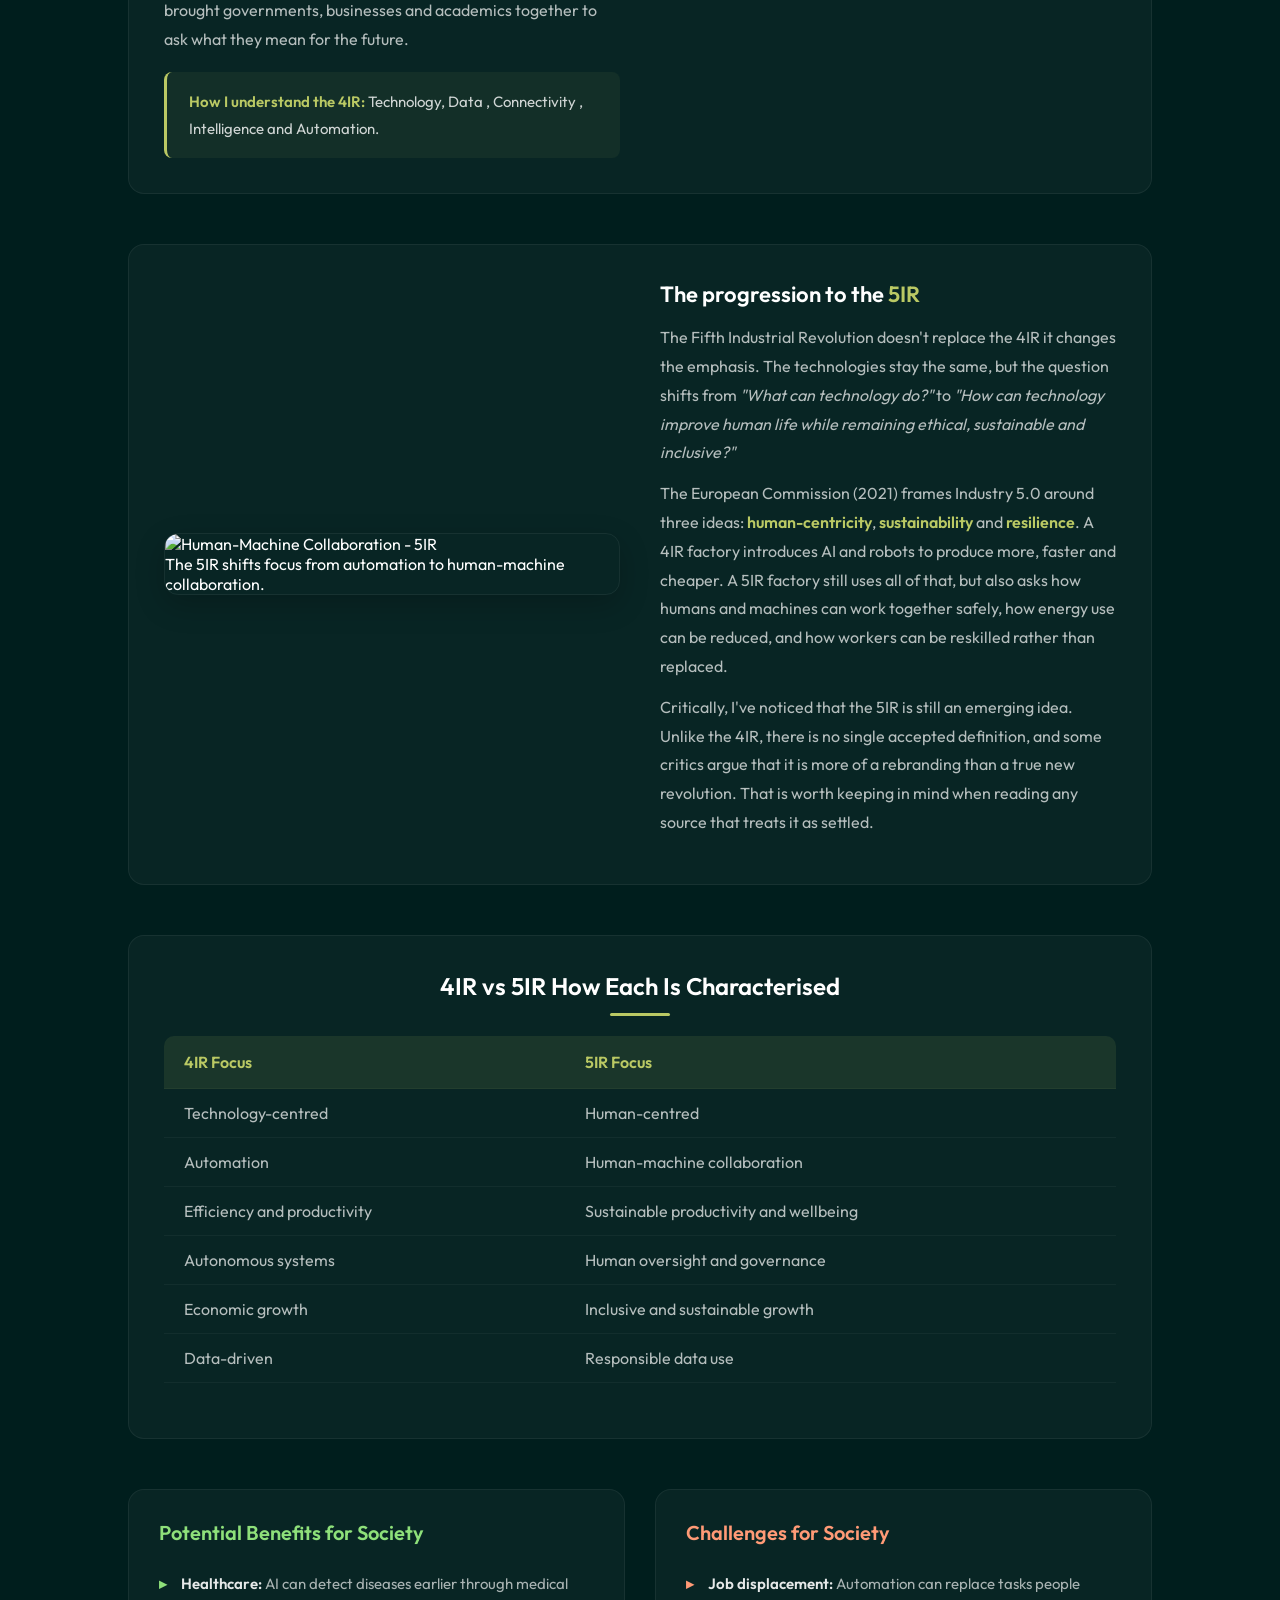
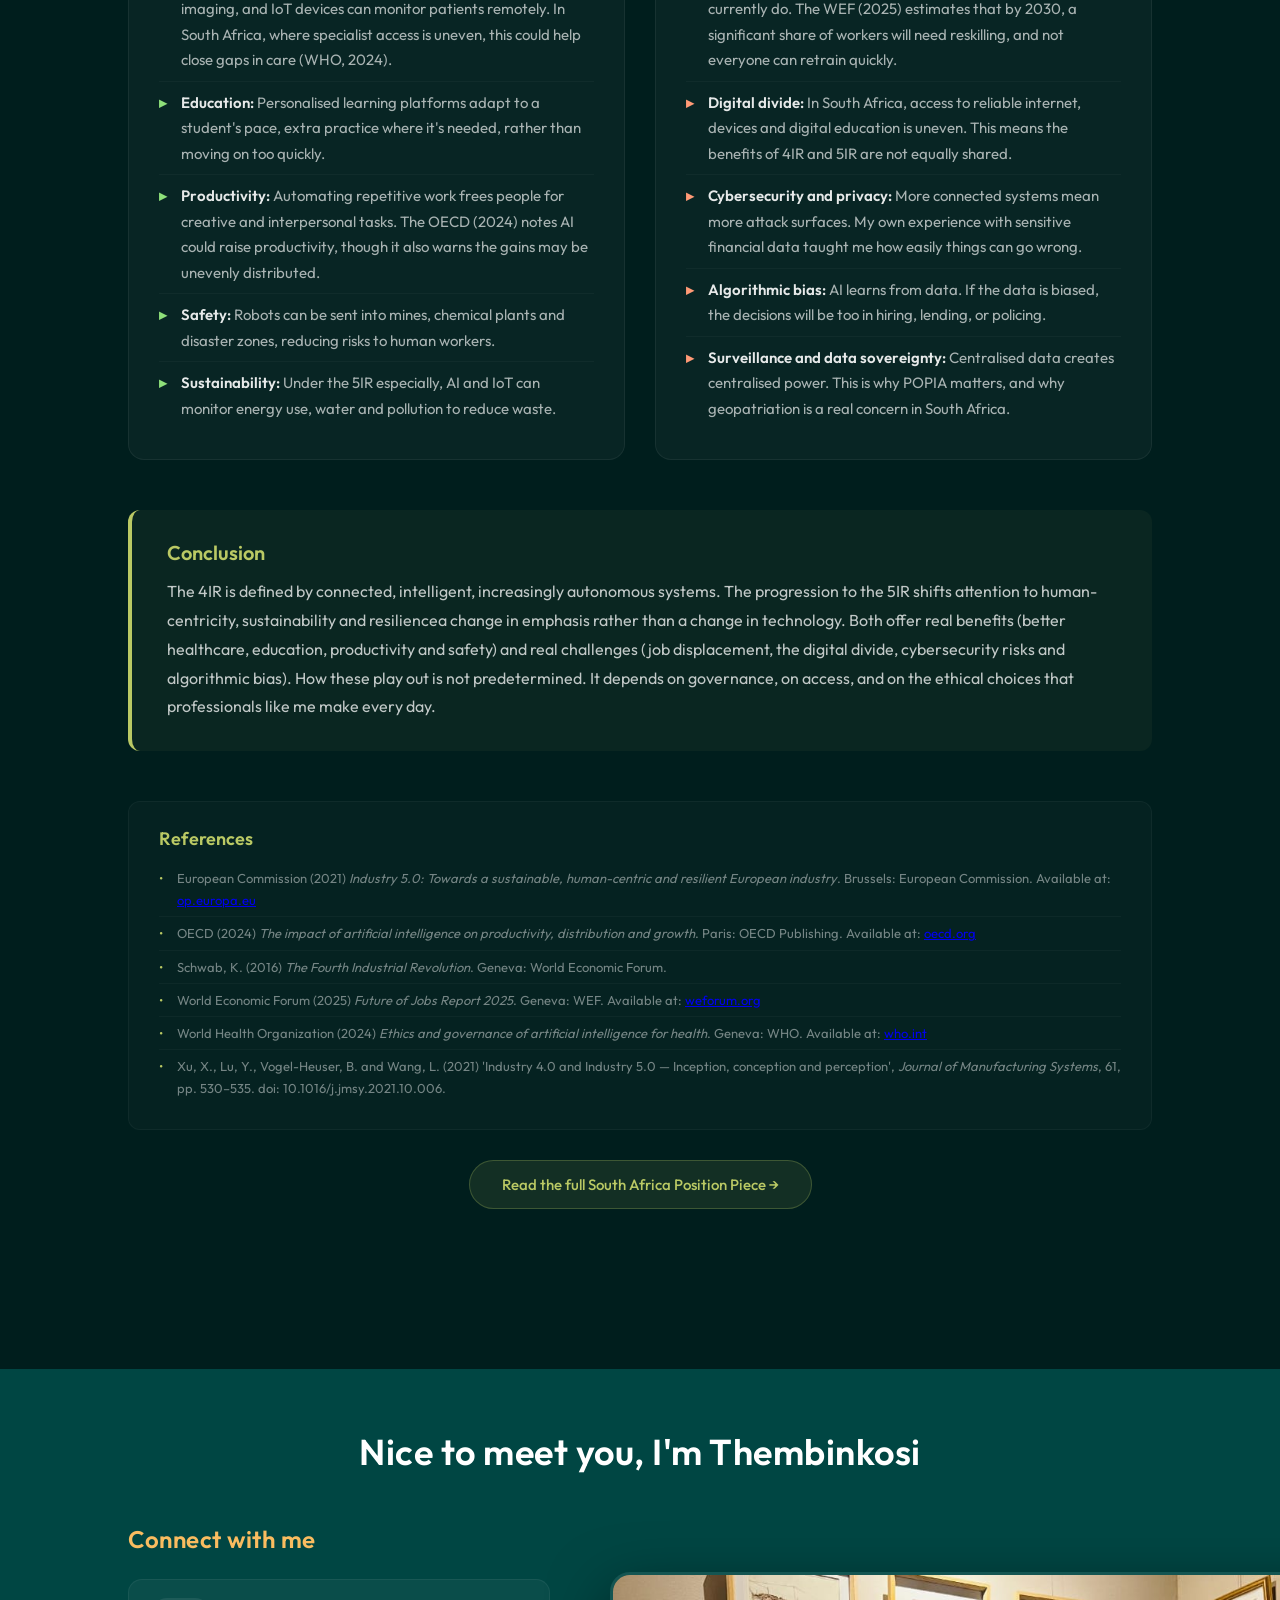
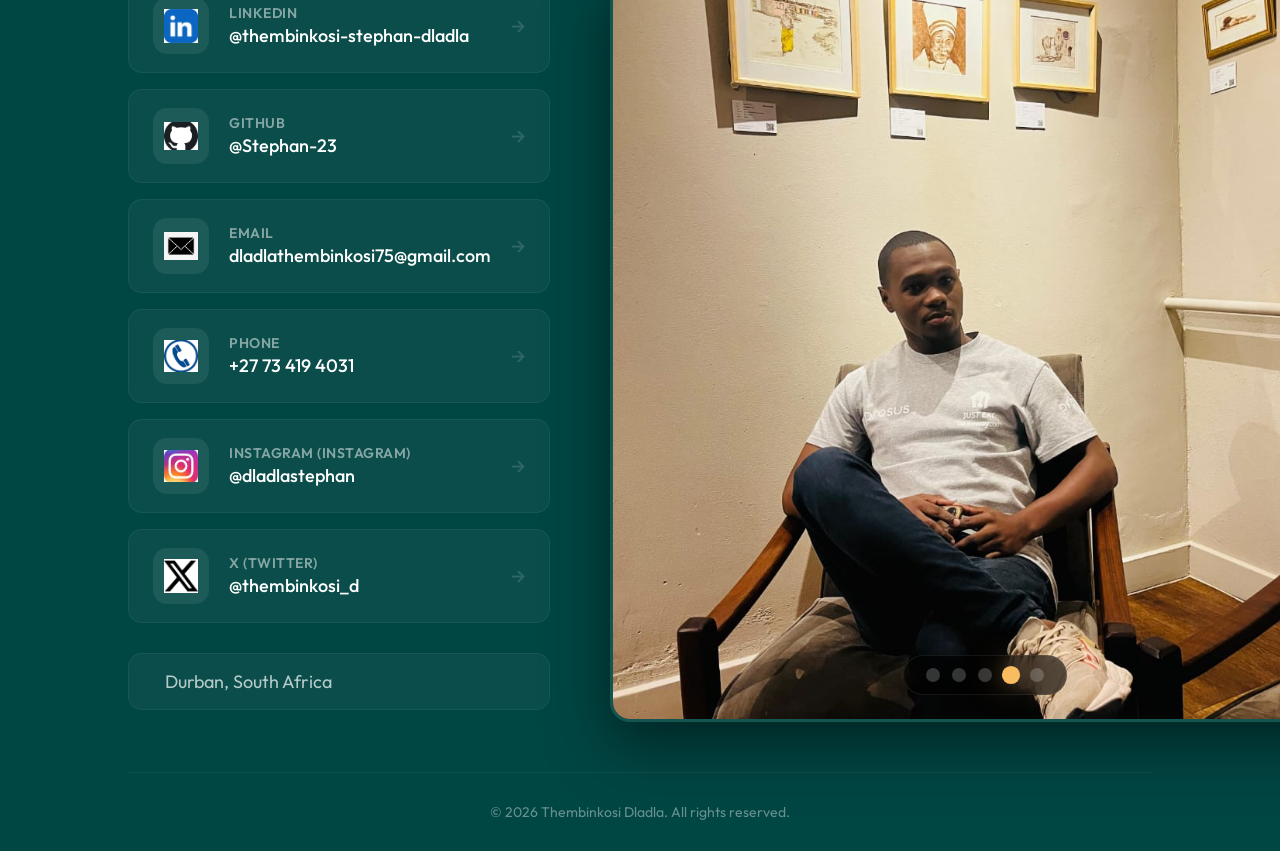
==== commit 0a68b235: "add the page for the GBV" ====
--- a/index.html
+++ b/index.html
@@ -40,7 +40,7 @@
                 <li class="nav-item"><a class="nav-link" href="sa-4ir-5ir.html">SA Position</a></li> 
                 <li class="nav-item"><a class="nav-link" href="#contact">Contact</a></li>
                 <li class="nav-item"><a class="nav-link" href="hidden_pages/login.html">Academics Use</a></li>
-                
+                <li class="nav-item"><a class="nav-link active" href="gbv-ai.html">GBV &amp; AI</a>
             </ul>
         </div>
     </div>
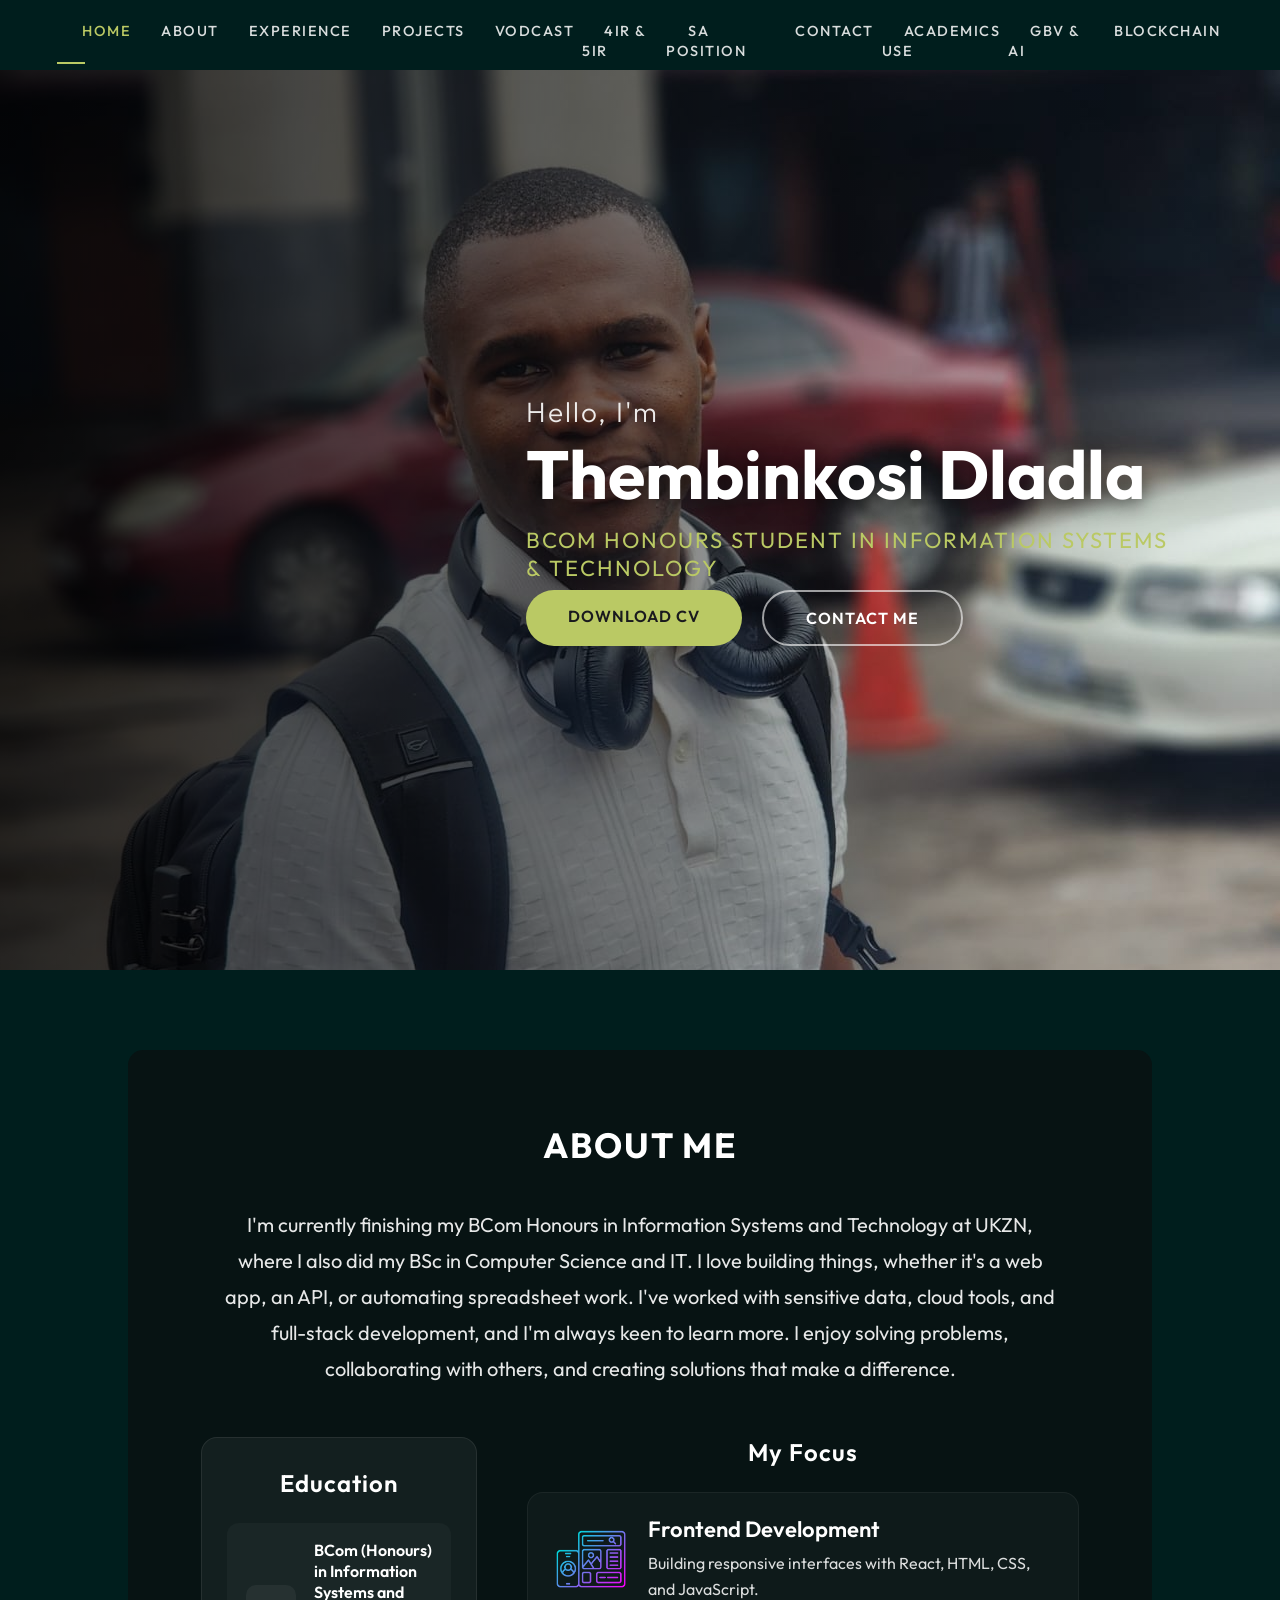
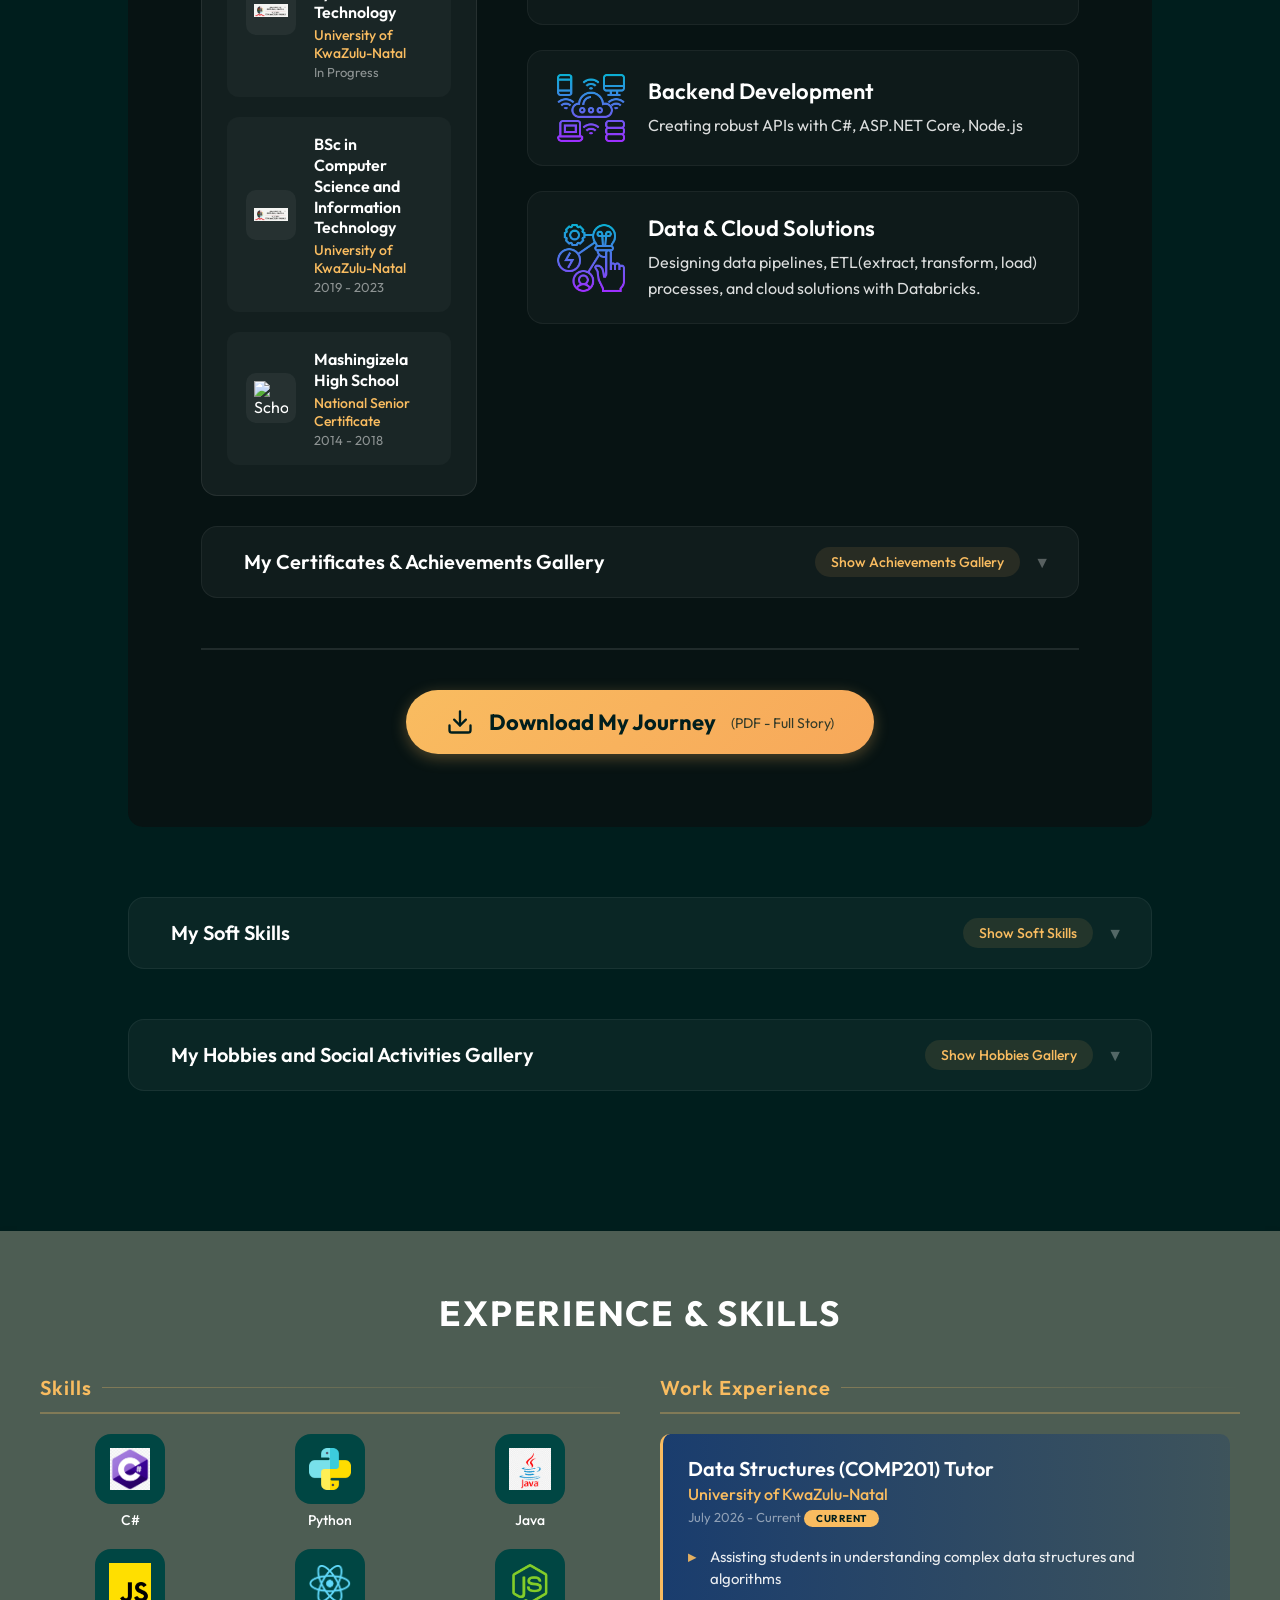
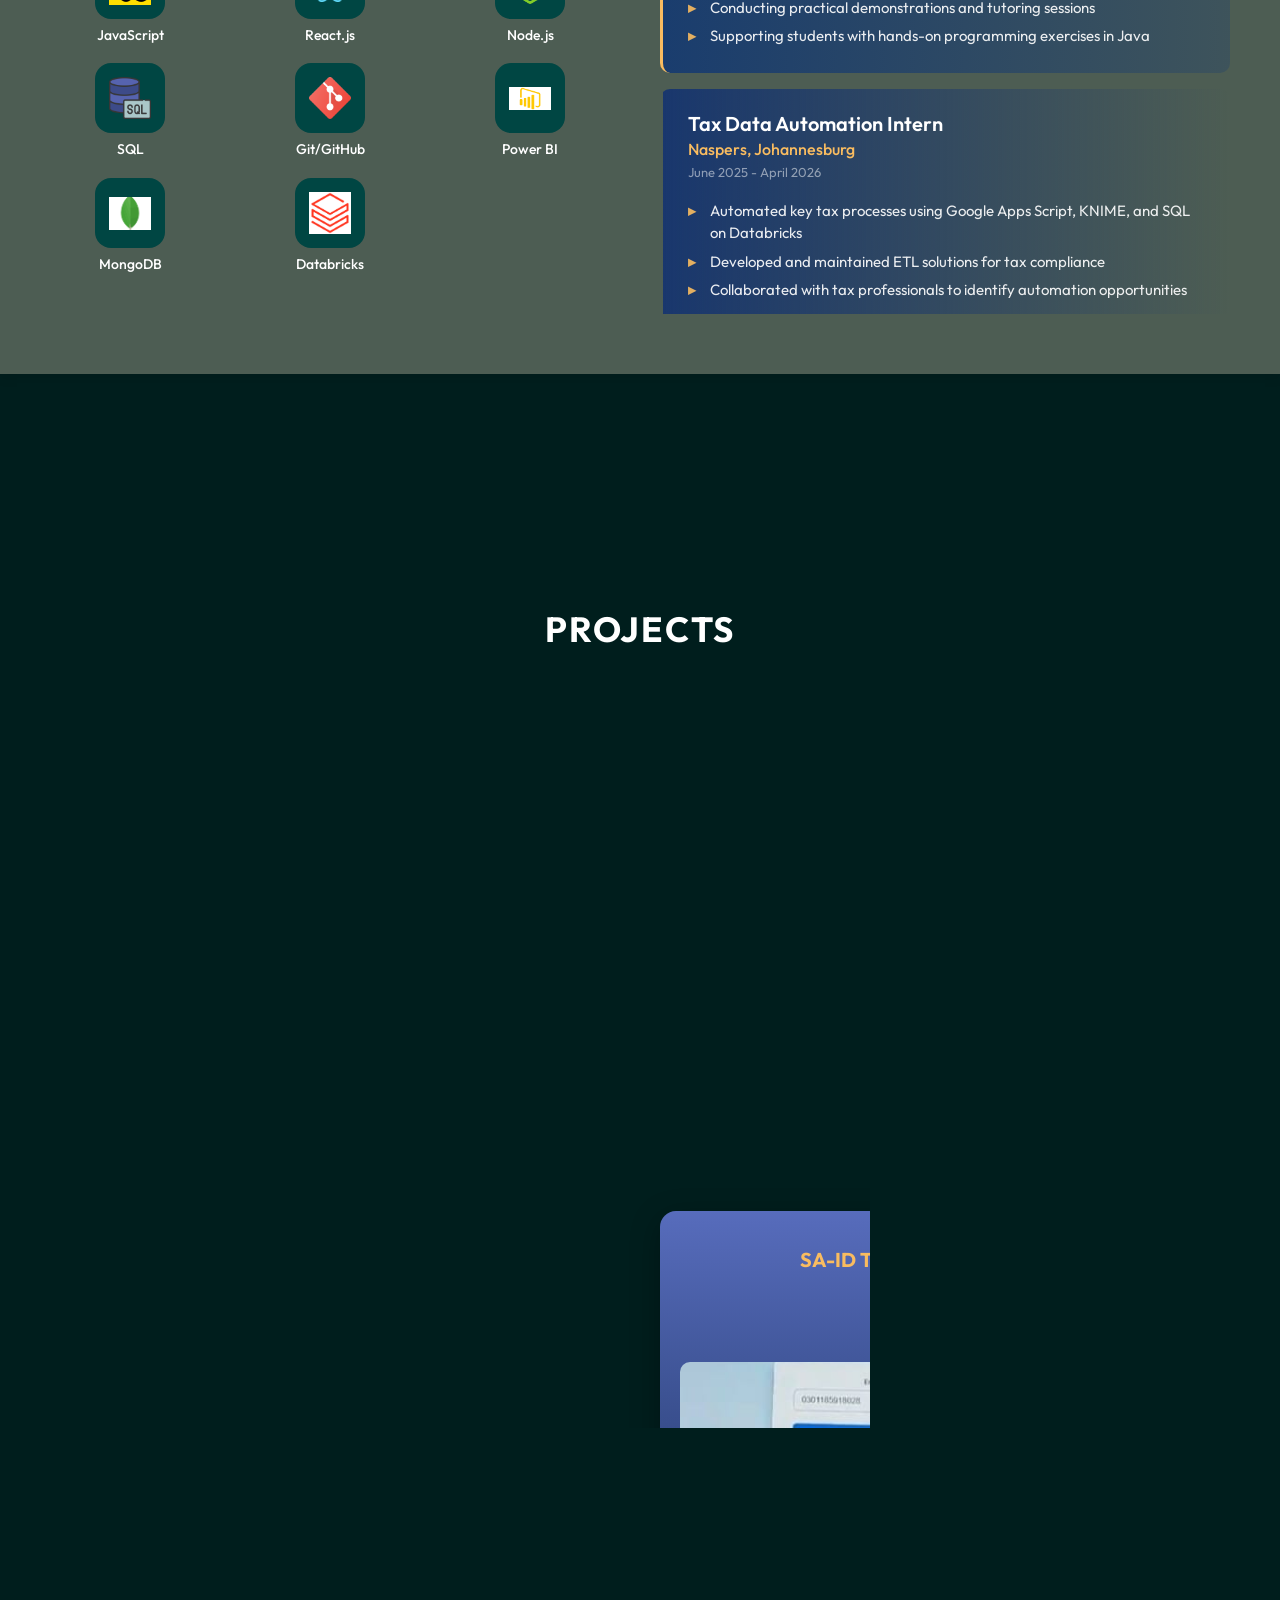
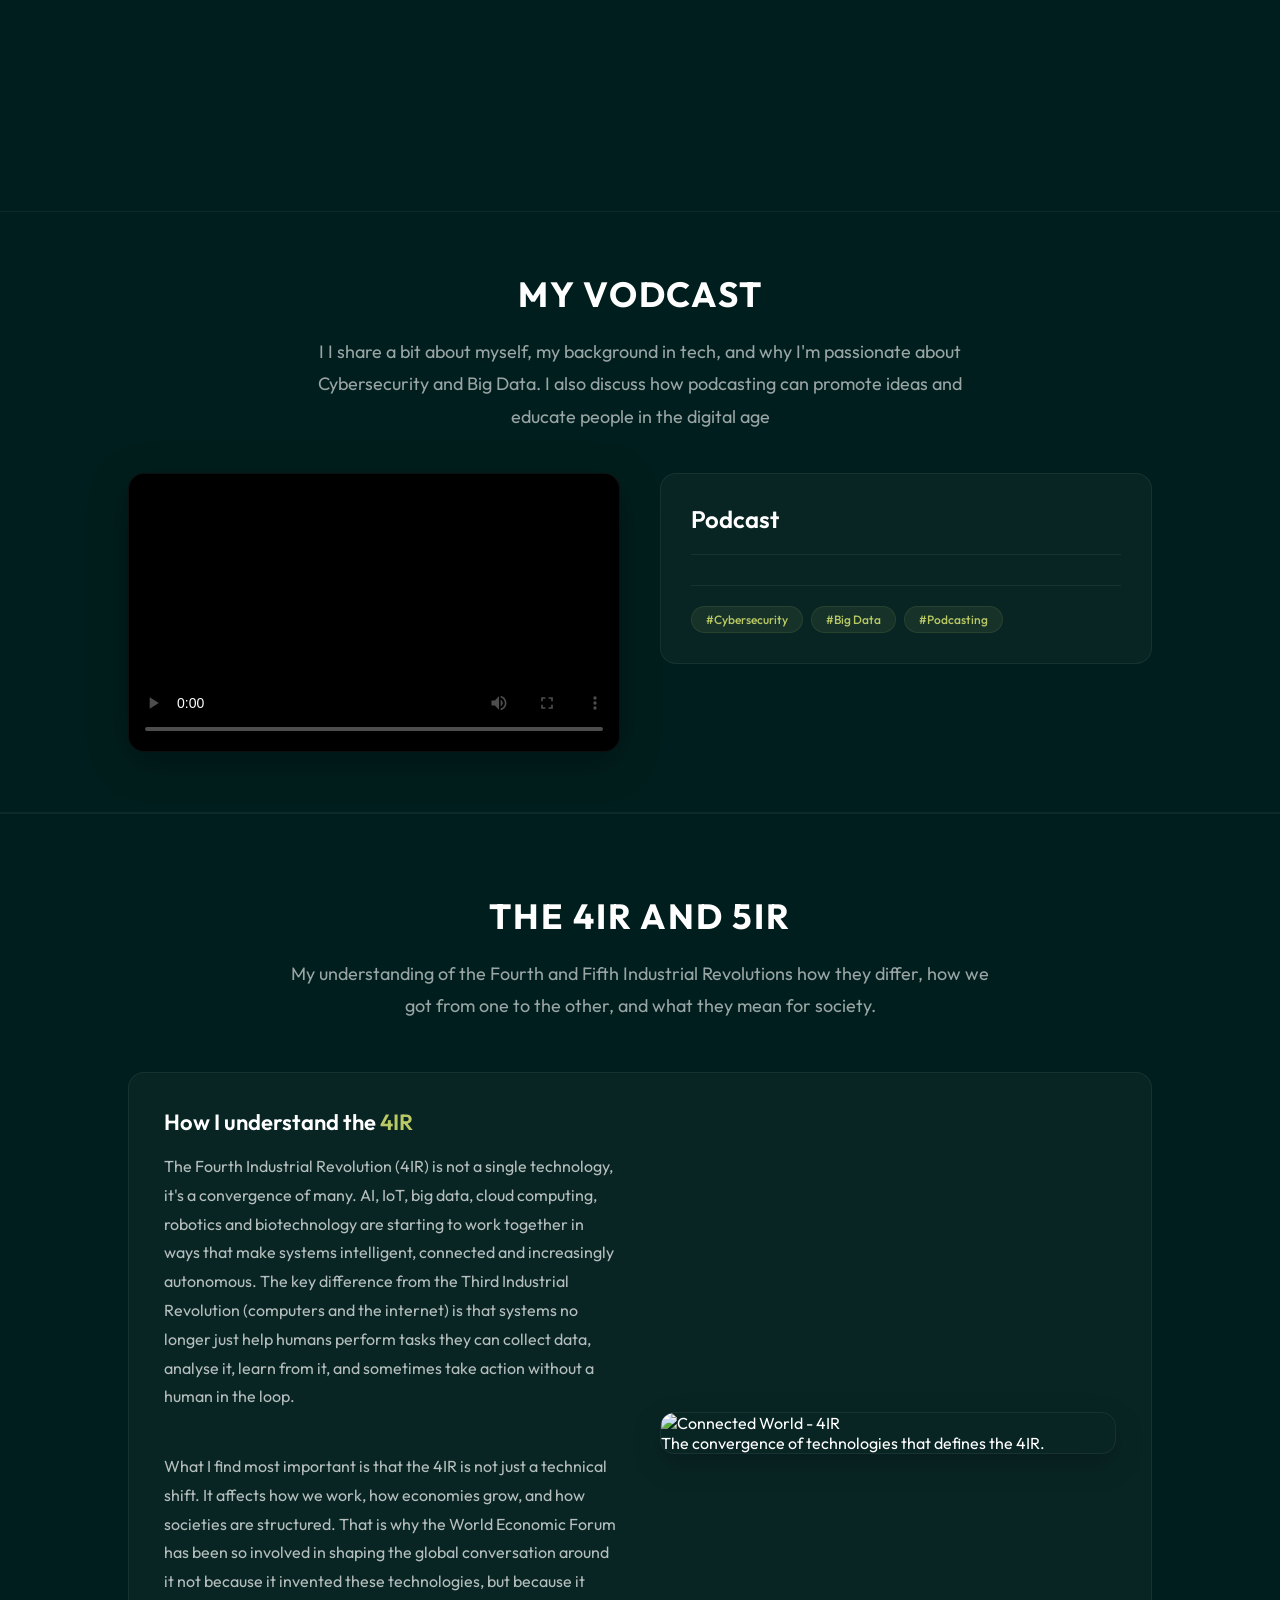
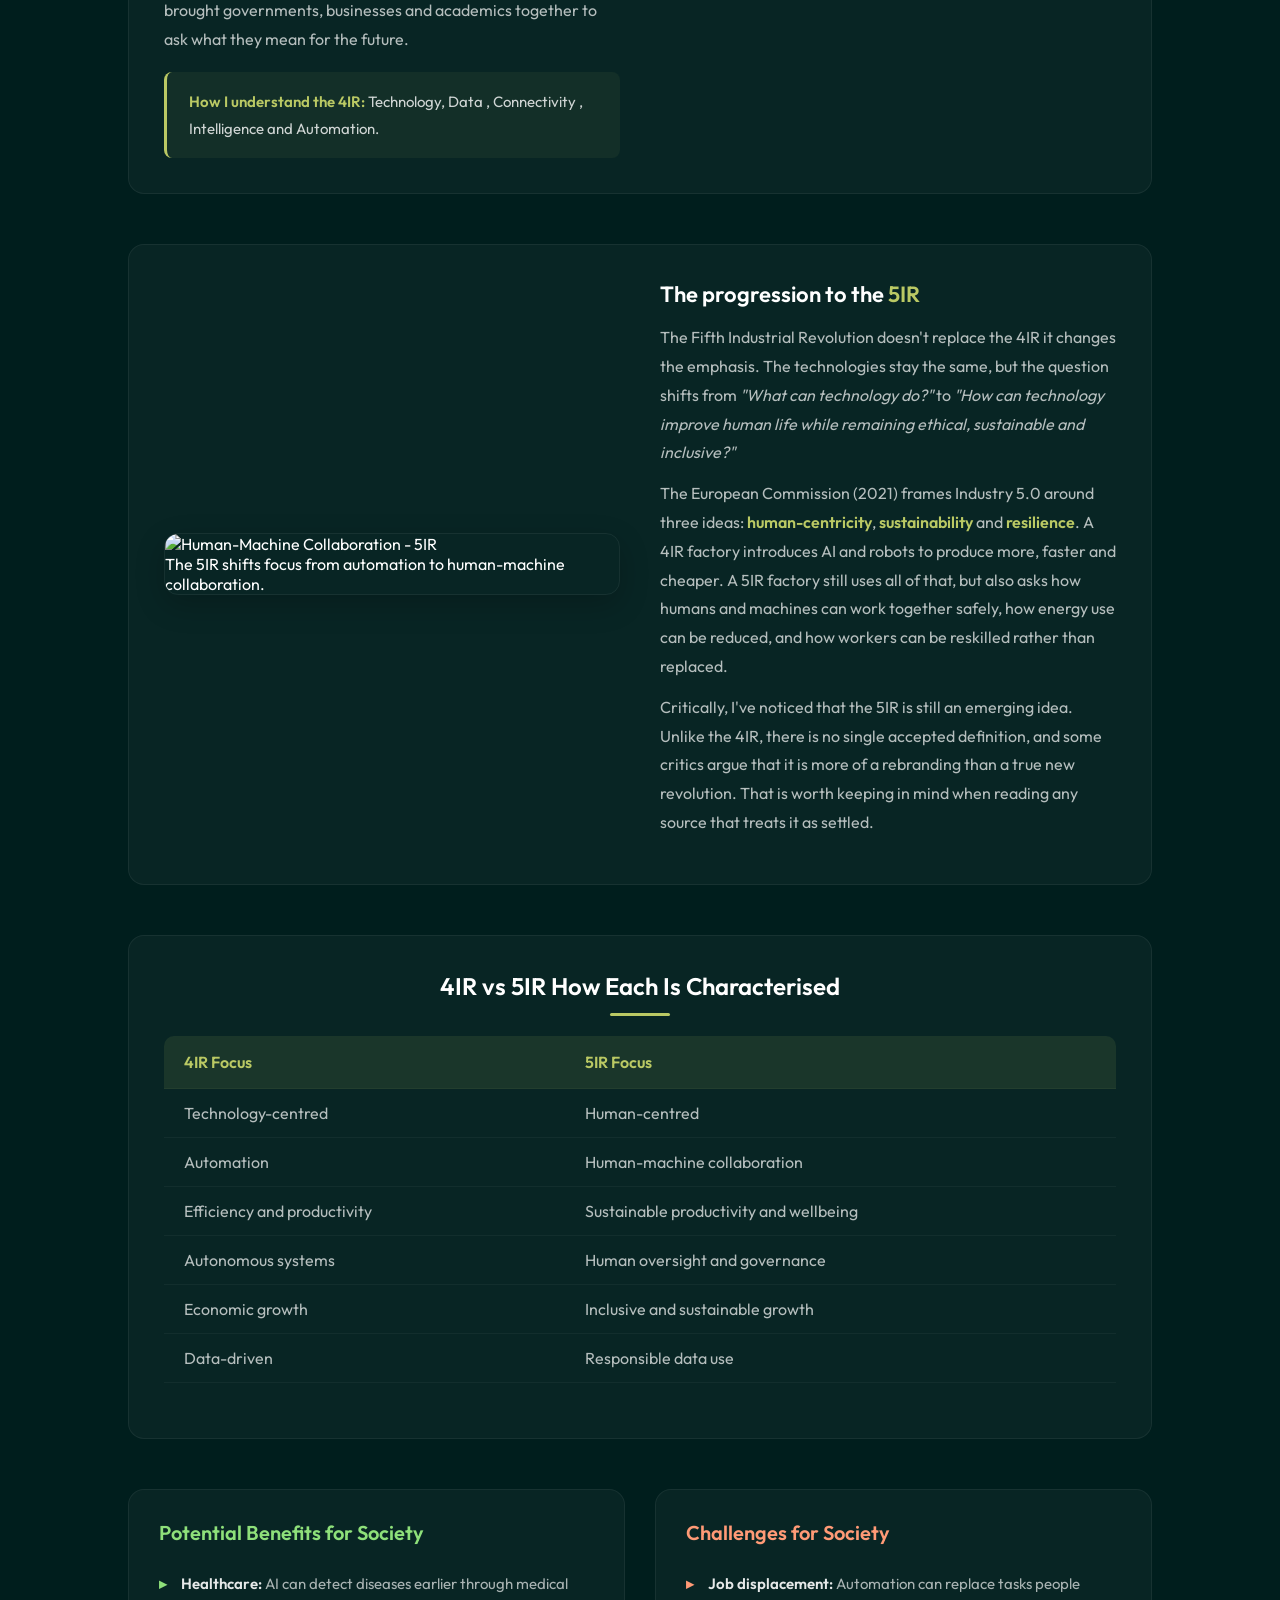
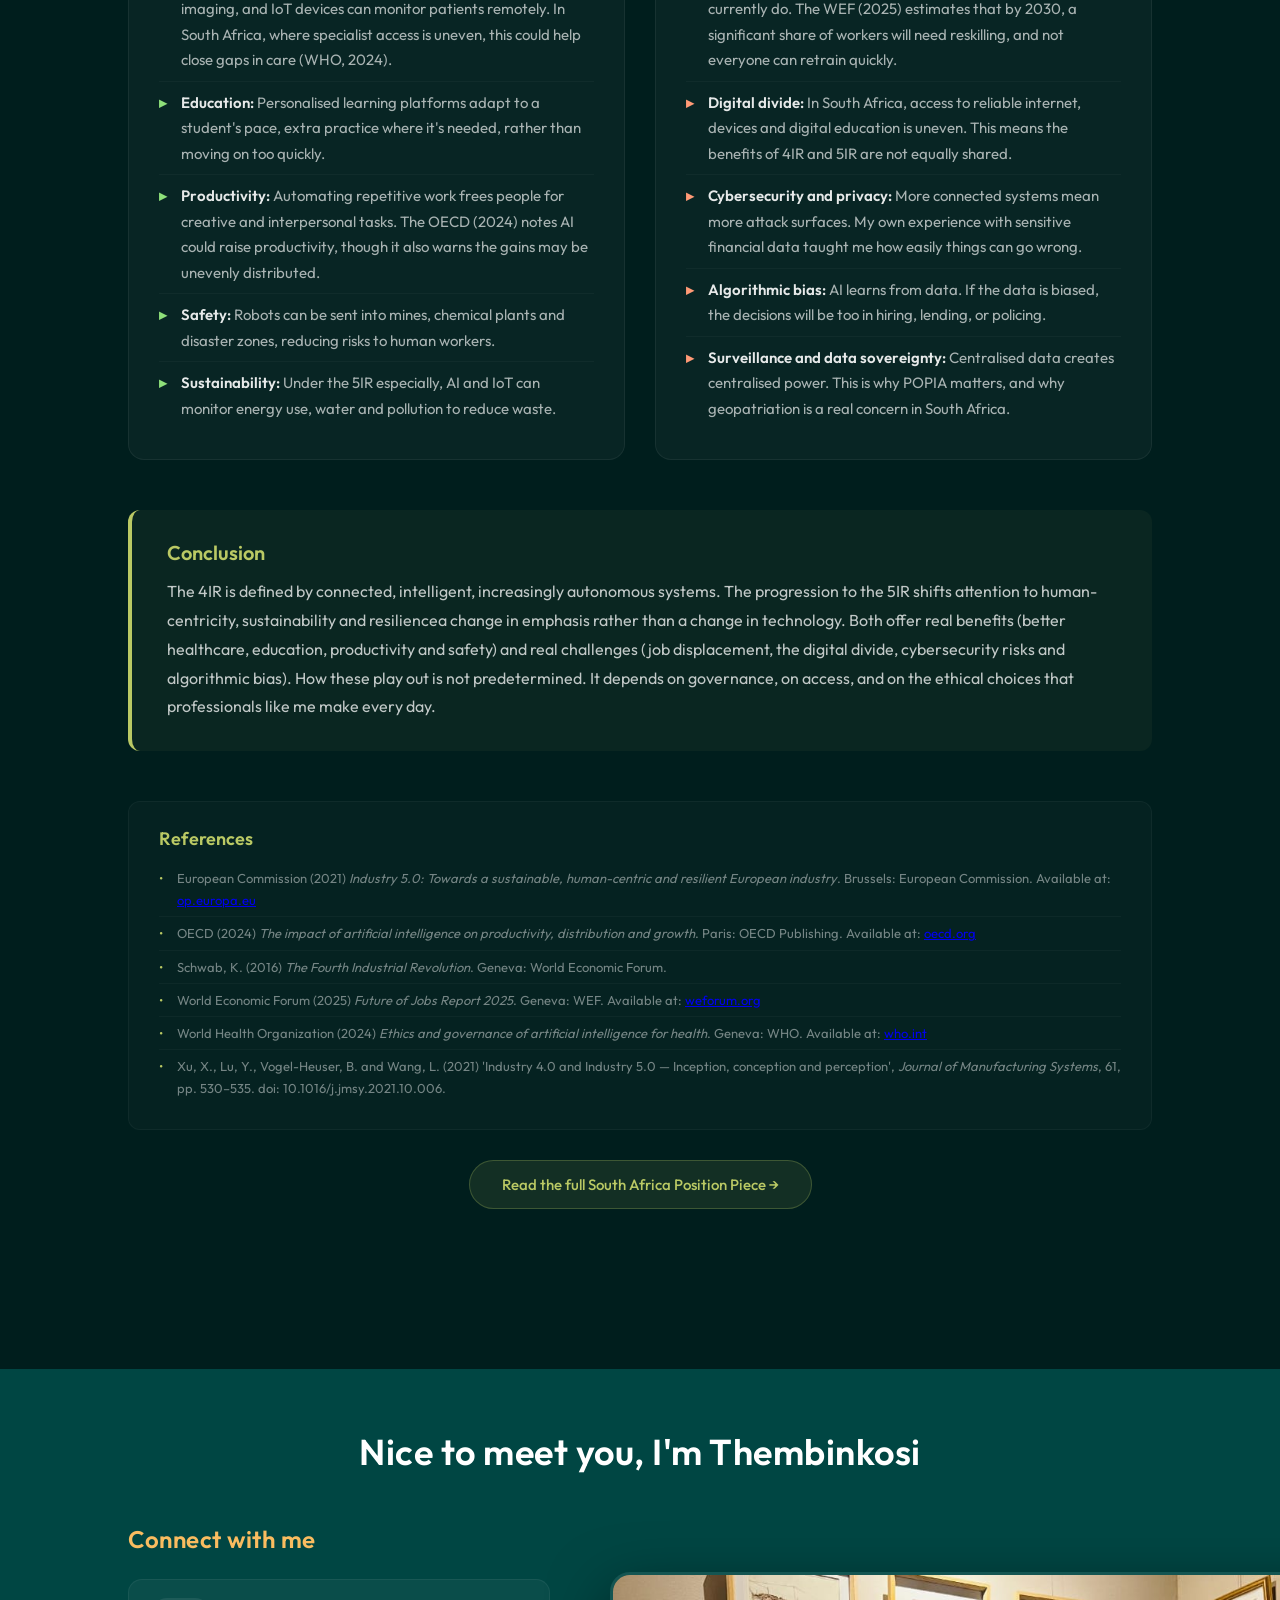
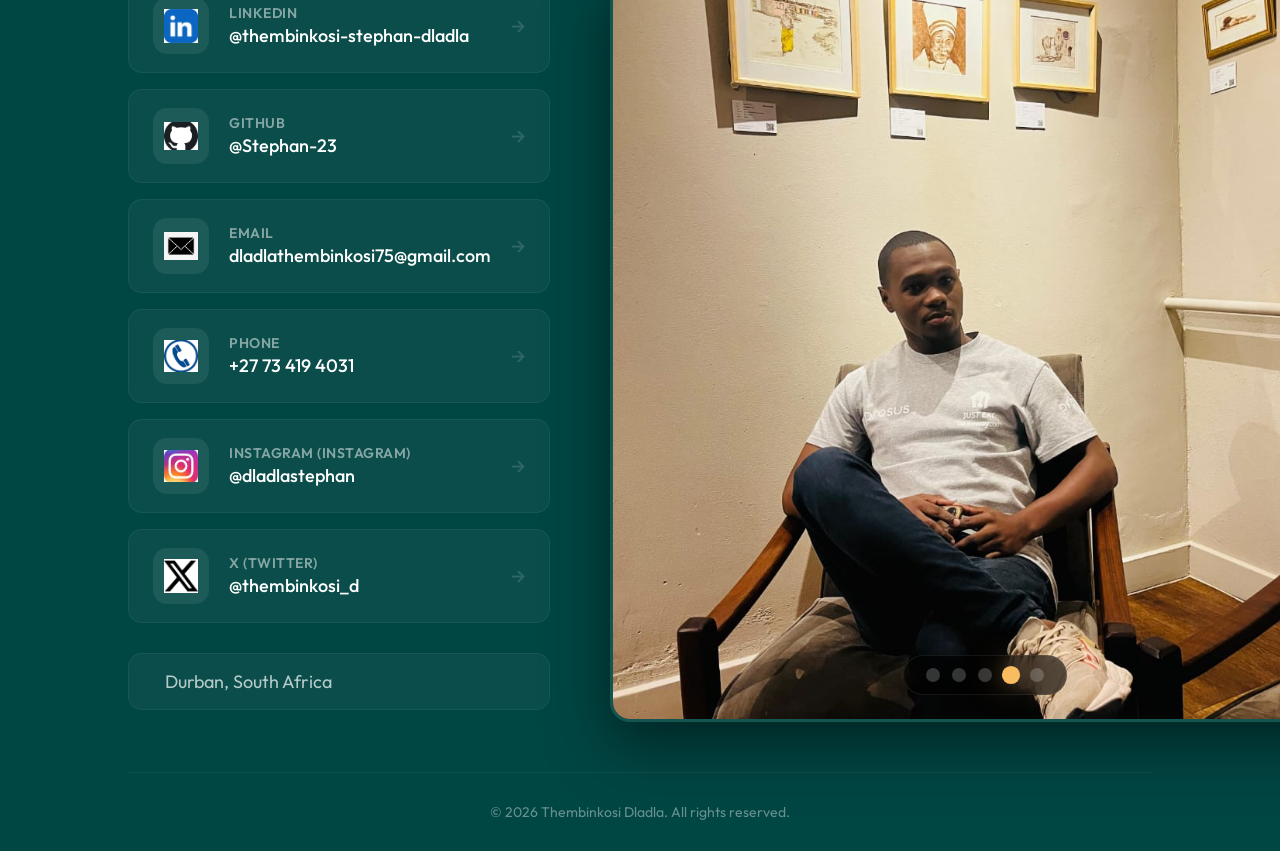
==== commit b6095e03: "feat: add blockchain page" ====
--- a/index.html
+++ b/index.html
@@ -41,6 +41,7 @@
                 <li class="nav-item"><a class="nav-link" href="#contact">Contact</a></li>
                 <li class="nav-item"><a class="nav-link" href="hidden_pages/login.html">Academics Use</a></li>
                 <li class="nav-item"><a class="nav-link active" href="gbv-ai.html">GBV &amp; AI</a>
+                <li class="nav-item"><a class="nav-link" href="blockchain-security.html">Blockchain</a></li>
             </ul>
         </div>
     </div>
